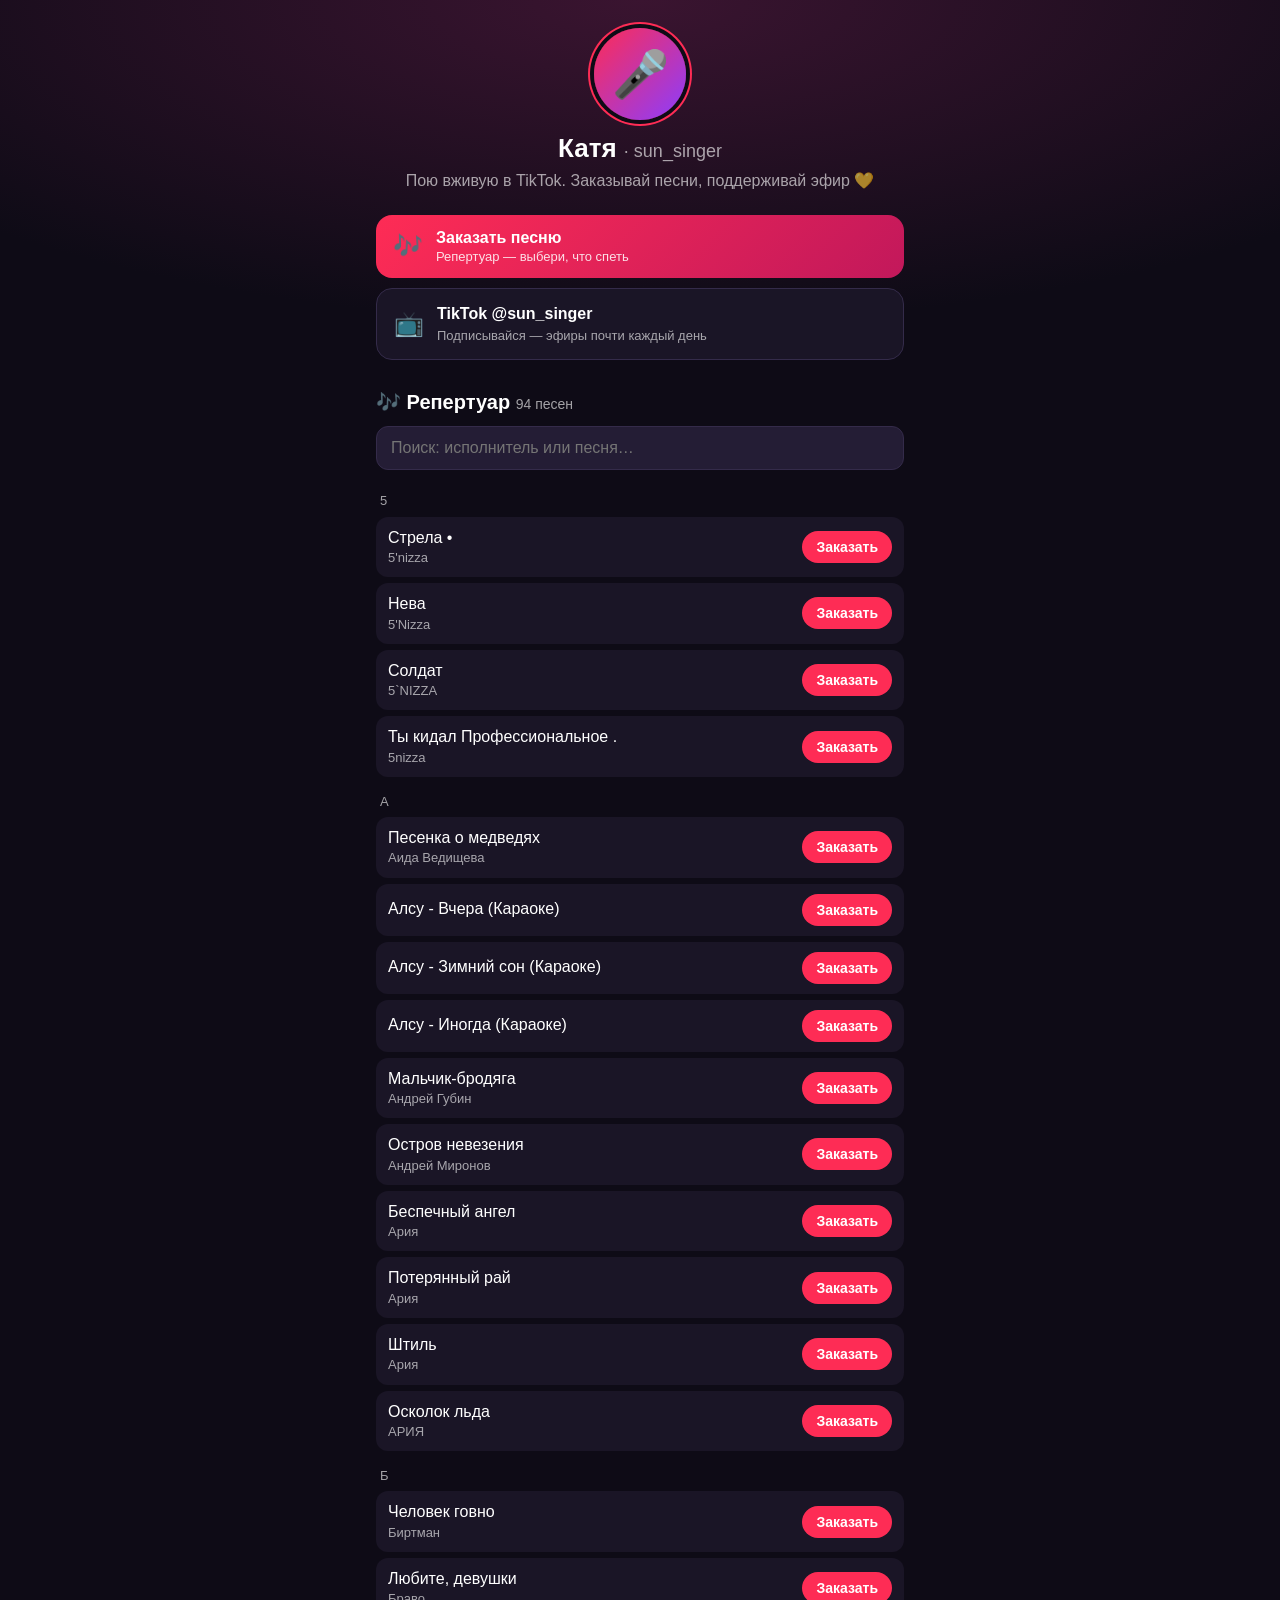
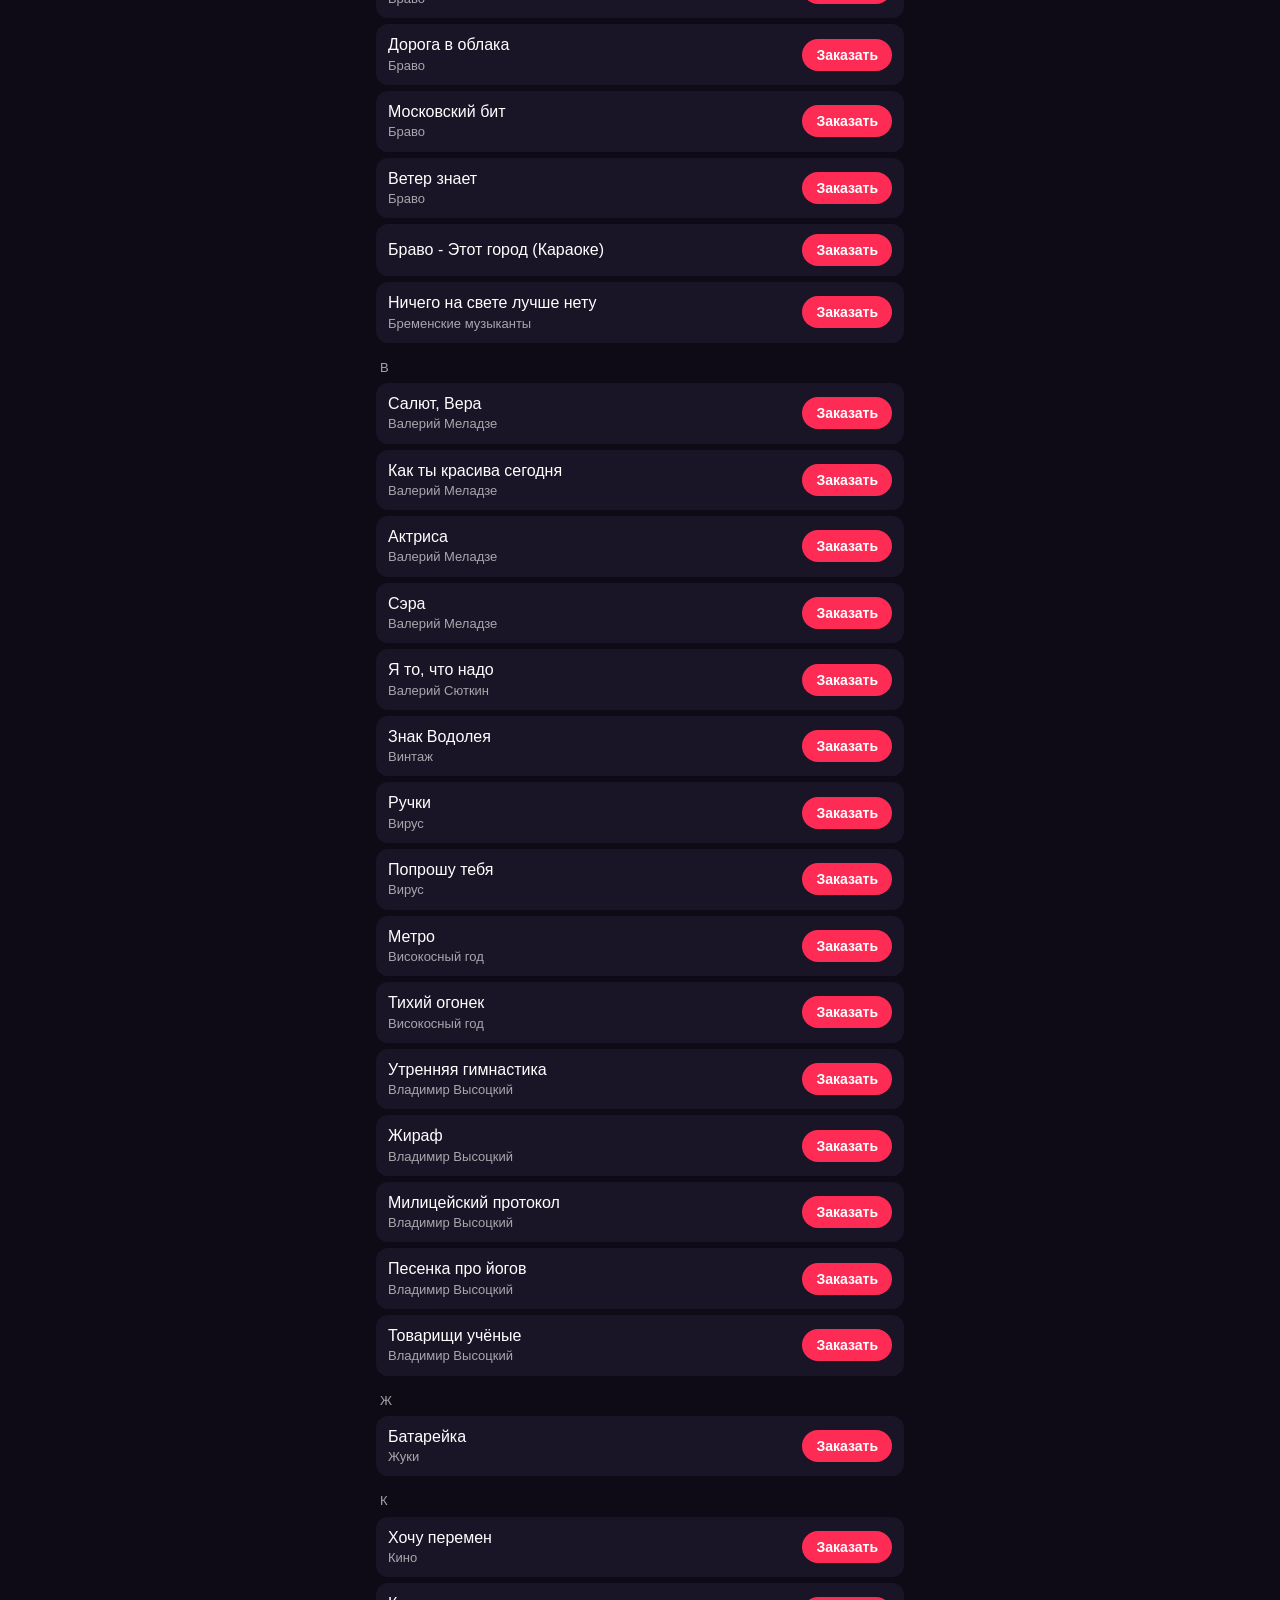
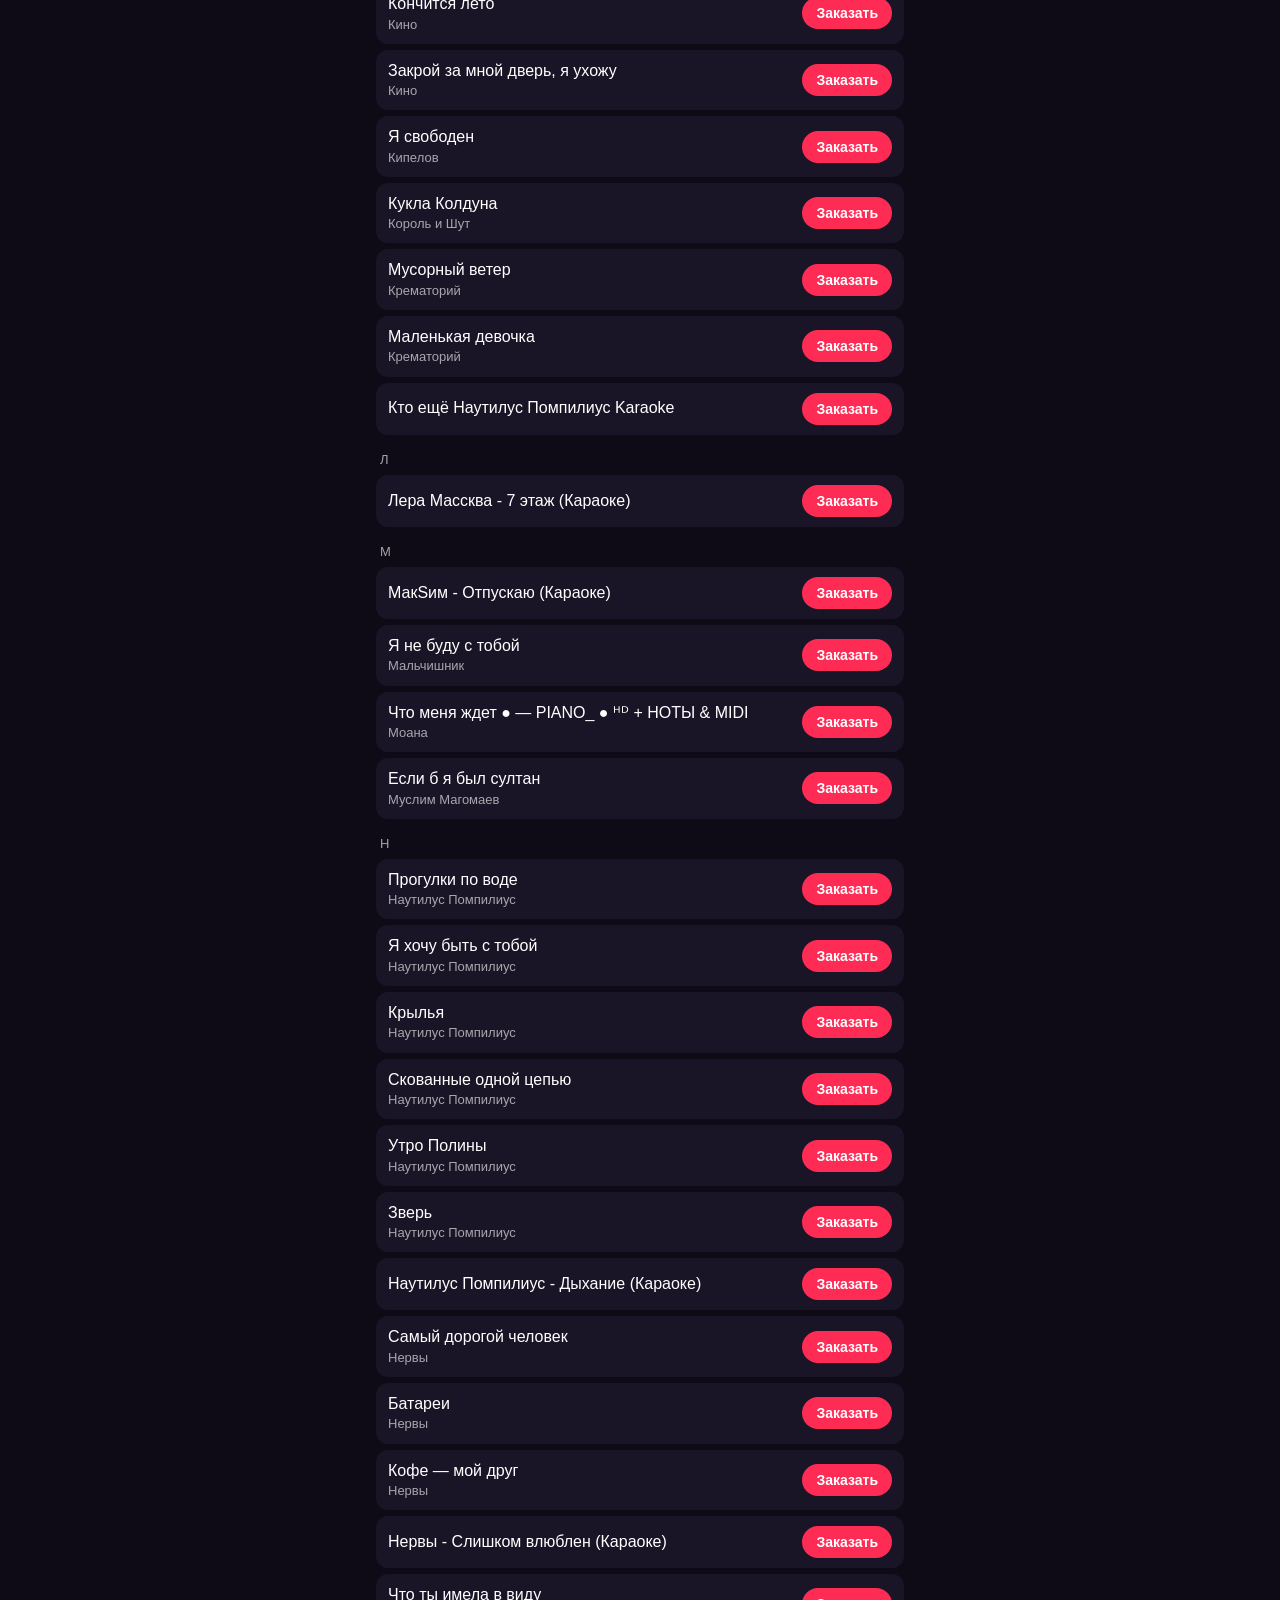
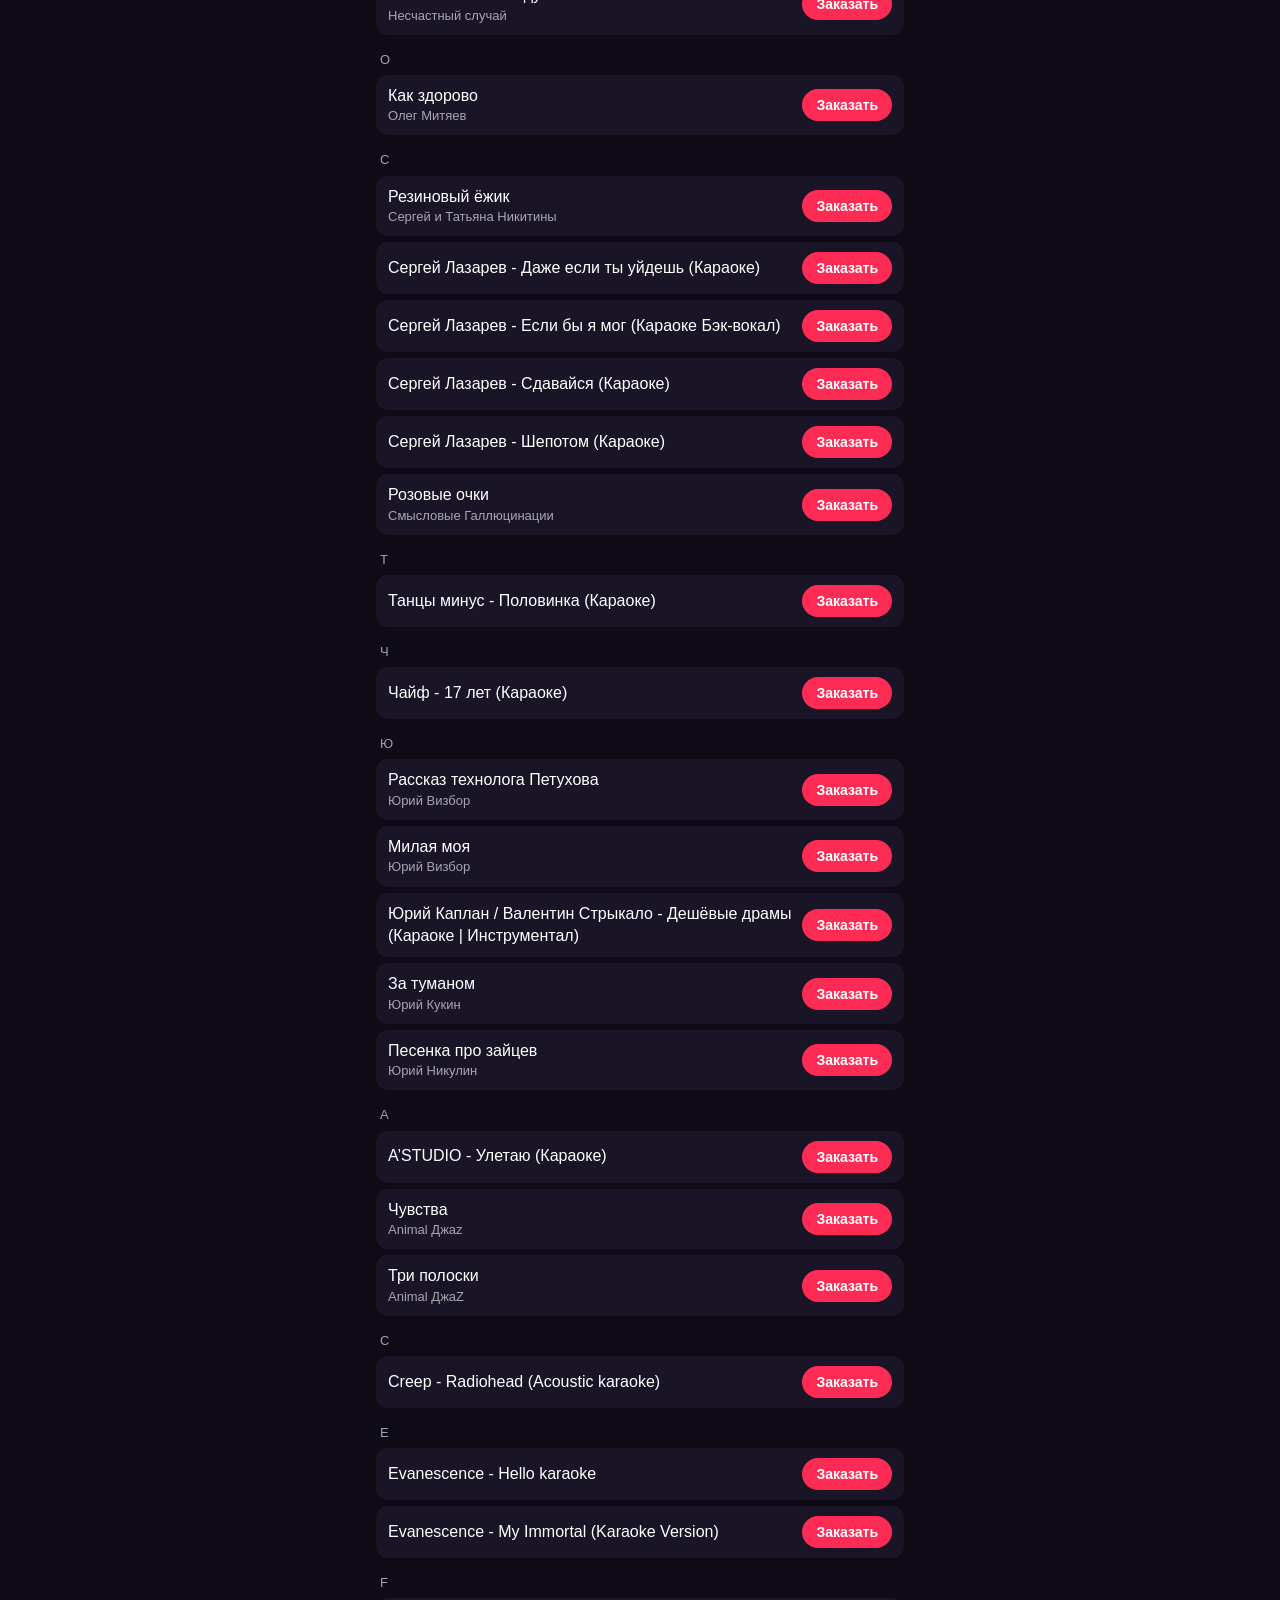
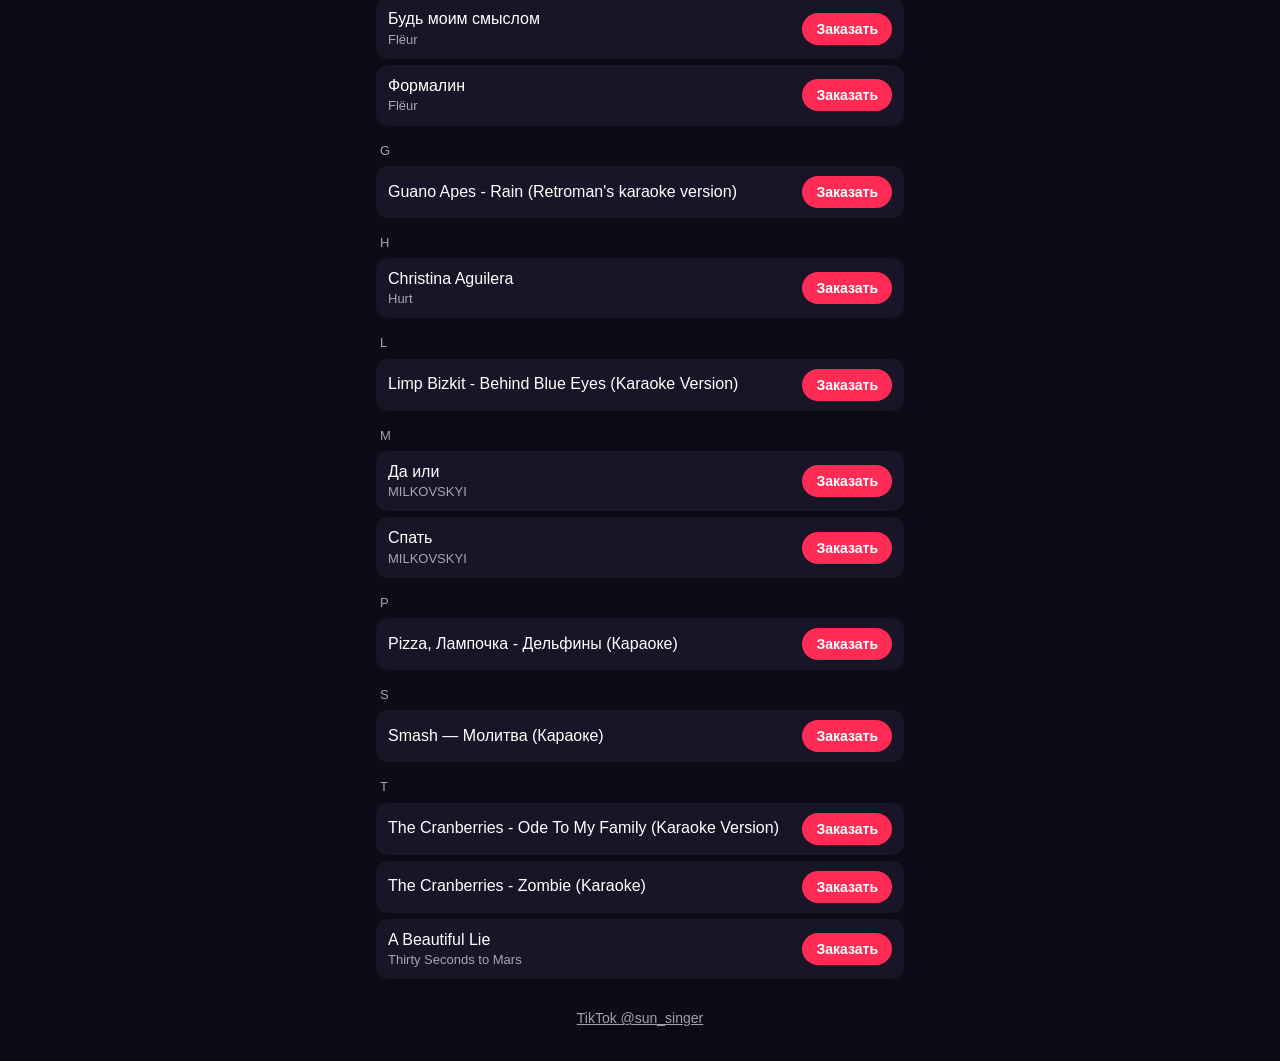
==== index.html @ e8377010 "Страница-визитка: ссылки, репертуар, заказ песни" ====
<!doctype html>
<html lang="ru">
<head>
<meta charset="utf-8">
<meta name="viewport" content="width=device-width, initial-scale=1, viewport-fit=cover">
<title>Катя · sun_singer — живые песни в TikTok</title>
<meta name="description" content="Живое караоке в TikTok: репертуар, заказ песни, донаты">
<meta name="theme-color" content="#0e0b16">
<link rel="icon" href="data:image/svg+xml,<svg xmlns='http://www.w3.org/2000/svg' viewBox='0 0 100 100'><text y='.9em' font-size='90'>🎤</text></svg>">
<link rel="stylesheet" href="style.css">
</head>
<body>
<main class="wrap">

  <header class="head">
    <div class="ava">🎤</div>
    <h1>Катя <span>· sun_singer</span></h1>
    <p class="sub">Пою вживую в TikTok. Заказывай песни, поддерживай эфир 💛</p>
    <div class="live" id="live" hidden><i></i> <span id="live-t">Сейчас в эфире</span></div>
  </header>

  <nav class="links" id="links"></nav>

  <section id="ladder-box" hidden>
    <h2>🎯 Песни за лайки</h2>
    <p class="hint">Набираем лайки — пою следующую песню. Заказ за донат или подарок встаёт сразу следующим.</p>
    <ol class="ladder" id="ladder"></ol>
  </section>

  <section id="songs">
    <h2>🎶 Репертуар <small id="count"></small></h2>
    <input id="q" class="search" placeholder="Поиск: исполнитель или песня…" autocomplete="off">
    <div id="list" class="list"><p class="hint">Загружаю…</p></div>
  </section>

  <footer class="foot">
    <a id="foot-tt" target="_blank" rel="noopener">TikTok @sun_singer</a>
  </footer>
</main>

<!-- окно заказа -->
<div class="sheet" id="sheet" hidden>
  <div class="sheet-box">
    <button class="x" data-close aria-label="Закрыть">✕</button>
    <h3 id="s-title"></h3>
    <div id="s-body"></div>
  </div>
</div>
<div class="toast" id="toast" hidden></div>

<script src="app.js"></script>
</body>
</html>
---- style.css ----
:root {
  --bg: #0e0b16; --card: #1a1526; --card2: #241d35; --line: #342b4a;
  --text: #fff; --mute: rgba(255,255,255,.62); --red: #fe2c55; --cyan: #25f4ee; --gold: #ffc21a; --ok: #3ddc84;
}
* { box-sizing: border-box; }
html { -webkit-text-size-adjust: 100%; }
body {
  margin: 0; color: var(--text); font: 16px/1.4 -apple-system, BlinkMacSystemFont, "Segoe UI", Roboto, sans-serif;
  background: radial-gradient(120% 60% at 50% 0%, #3a1430 0%, var(--bg) 60%) fixed, var(--bg);
  min-height: 100vh;
}
[hidden] { display: none !important; }
a { color: inherit; }
.wrap { max-width: 560px; margin: 0 auto; padding: 28px 16px calc(32px + env(safe-area-inset-bottom)); }

.head { text-align: center; }
.ava { width: 92px; height: 92px; margin: 0 auto 10px; border-radius: 50%; display: grid; place-items: center; font-size: 46px;
  background: linear-gradient(135deg, var(--red), #8b3dff); box-shadow: 0 0 0 4px var(--bg), 0 0 0 6px var(--red); }
.head h1 { font-size: 26px; margin: 6px 0 4px; }
.head h1 span { color: var(--mute); font-weight: 500; font-size: 18px; }
.sub { color: var(--mute); margin: 0 0 12px; }
.live { display: inline-flex; align-items: center; gap: 8px; background: var(--red); border-radius: 999px; padding: 6px 14px; font-weight: 600; font-size: 14px; }
.live i { width: 8px; height: 8px; border-radius: 50%; background: #fff; animation: blink 1.2s infinite; }
@keyframes blink { 50% { opacity: .25; } }

.links { display: flex; flex-direction: column; gap: 10px; margin: 22px 0 28px; }
.btn { display: flex; align-items: center; gap: 12px; text-decoration: none; background: var(--card); border: 1px solid var(--line);
  border-radius: 16px; padding: 14px 16px; font-weight: 600; cursor: pointer; color: var(--text); font-size: 16px; text-align: left; width: 100%; }
.btn:active { transform: scale(.985); }
.btn .ic { font-size: 24px; width: 32px; text-align: center; flex: none; }
.btn .tx { flex: 1; }
.btn small { display: block; color: var(--mute); font-weight: 400; font-size: 13px; margin-top: 2px; }
.btn.main { background: linear-gradient(135deg, var(--red), #c2185b); border: 0; }
.btn.main small { color: rgba(255,255,255,.85); }

h2 { font-size: 20px; margin: 26px 0 6px; }
h2 small { color: var(--mute); font-weight: 400; font-size: 14px; }
.hint { color: var(--mute); font-size: 14px; margin: 0 0 12px; }

.ladder { list-style: none; padding: 0; margin: 0; display: flex; flex-direction: column; gap: 6px; }
.ladder li { display: flex; gap: 12px; align-items: center; background: var(--card); border-radius: 12px; padding: 10px 12px; }
.ladder .at { flex: none; min-width: 74px; font-weight: 700; color: var(--gold); font-variant-numeric: tabular-nums; }
.ladder li.paid .at { color: var(--red); }
.ladder li.cur { outline: 2px solid var(--red); }
.ladder .nm { flex: 1; min-width: 0; }
.ladder .nm small { color: var(--mute); display: block; font-size: 13px; }

.search { width: 100%; background: var(--card2); border: 1px solid var(--line); color: var(--text); border-radius: 12px; padding: 12px 14px; font-size: 16px; margin: 4px 0 12px; }
.list { display: flex; flex-direction: column; gap: 6px; }
.song { display: flex; align-items: center; gap: 10px; background: var(--card); border-radius: 12px; padding: 10px 12px; }
.song .nm { flex: 1; min-width: 0; }
.song .nm small { color: var(--mute); display: block; font-size: 13px; }
.song button { flex: none; background: var(--red); color: #fff; border: 0; border-radius: 999px; padding: 8px 14px; font-weight: 600; font-size: 14px; cursor: pointer; }
.letter { color: var(--mute); font-size: 13px; margin: 10px 4px 0; }

.foot { text-align: center; margin-top: 30px; color: var(--mute); font-size: 14px; }

.sheet { position: fixed; inset: 0; background: rgba(0,0,0,.6); display: flex; align-items: flex-end; justify-content: center; z-index: 10; }
.sheet-box { position: relative; width: 100%; max-width: 560px; background: #16111f; border-radius: 22px 22px 0 0; padding: 22px 18px calc(22px + env(safe-area-inset-bottom)); max-height: 88vh; overflow: auto; }
.sheet h3 { margin: 0 34px 14px 0; font-size: 19px; }
.x { position: absolute; right: 14px; top: 14px; background: var(--card2); color: #fff; border: 0; width: 32px; height: 32px; border-radius: 50%; font-size: 15px; cursor: pointer; }
.way { background: var(--card); border-radius: 14px; padding: 14px; margin-bottom: 10px; }
.way h4 { margin: 0 0 6px; font-size: 16px; }
.way p { margin: 0 0 10px; color: var(--mute); font-size: 14px; }
.cmd { display: flex; gap: 8px; align-items: center; background: var(--card2); border-radius: 10px; padding: 10px 12px; font-family: ui-monospace, Menlo, monospace; font-size: 14px; margin-bottom: 10px; word-break: break-word; }
.cmd span { flex: 1; }
.go { display: inline-block; background: var(--red); color: #fff; text-decoration: none; border: 0; border-radius: 999px; padding: 10px 18px; font-weight: 600; font-size: 15px; cursor: pointer; }
.go.alt { background: var(--card2); }
.toast { position: fixed; left: 50%; bottom: calc(24px + env(safe-area-inset-bottom)); transform: translateX(-50%); background: #fff; color: #000; border-radius: 999px; padding: 10px 18px; font-weight: 600; z-index: 20; }
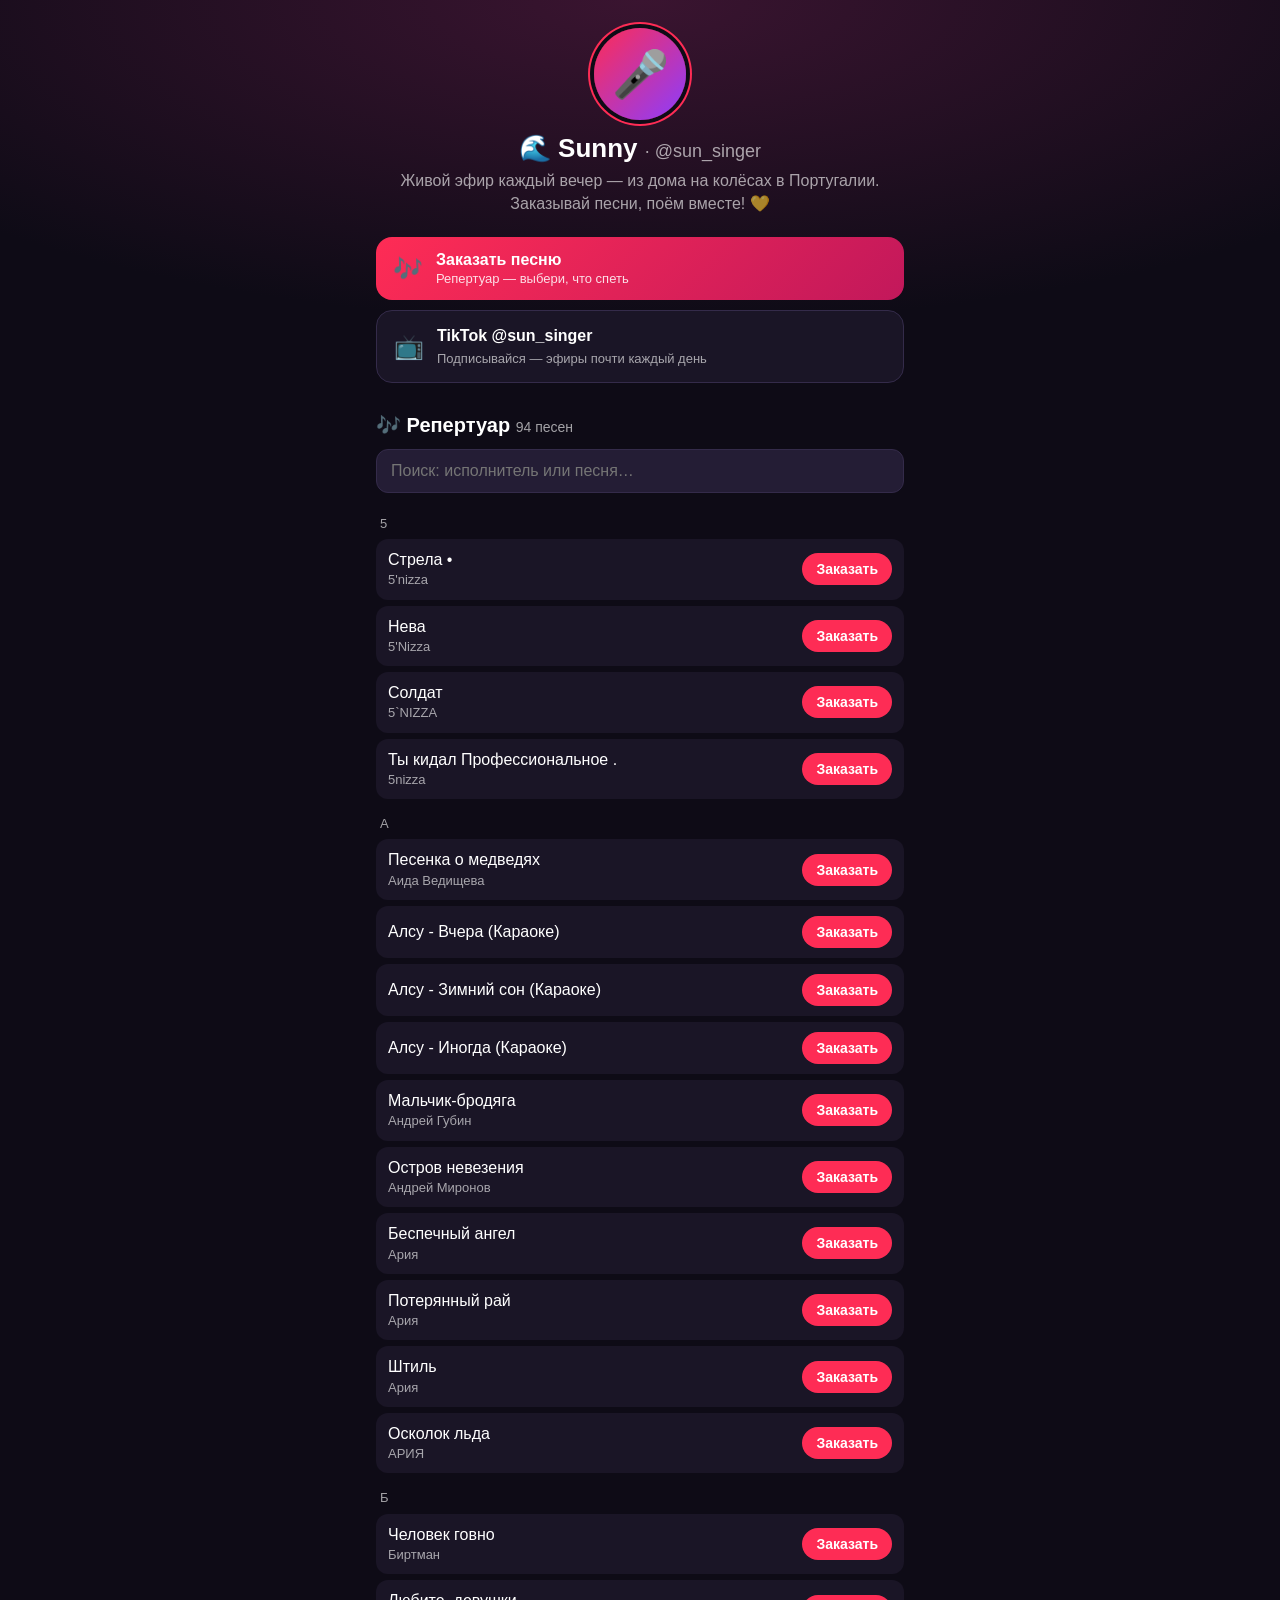
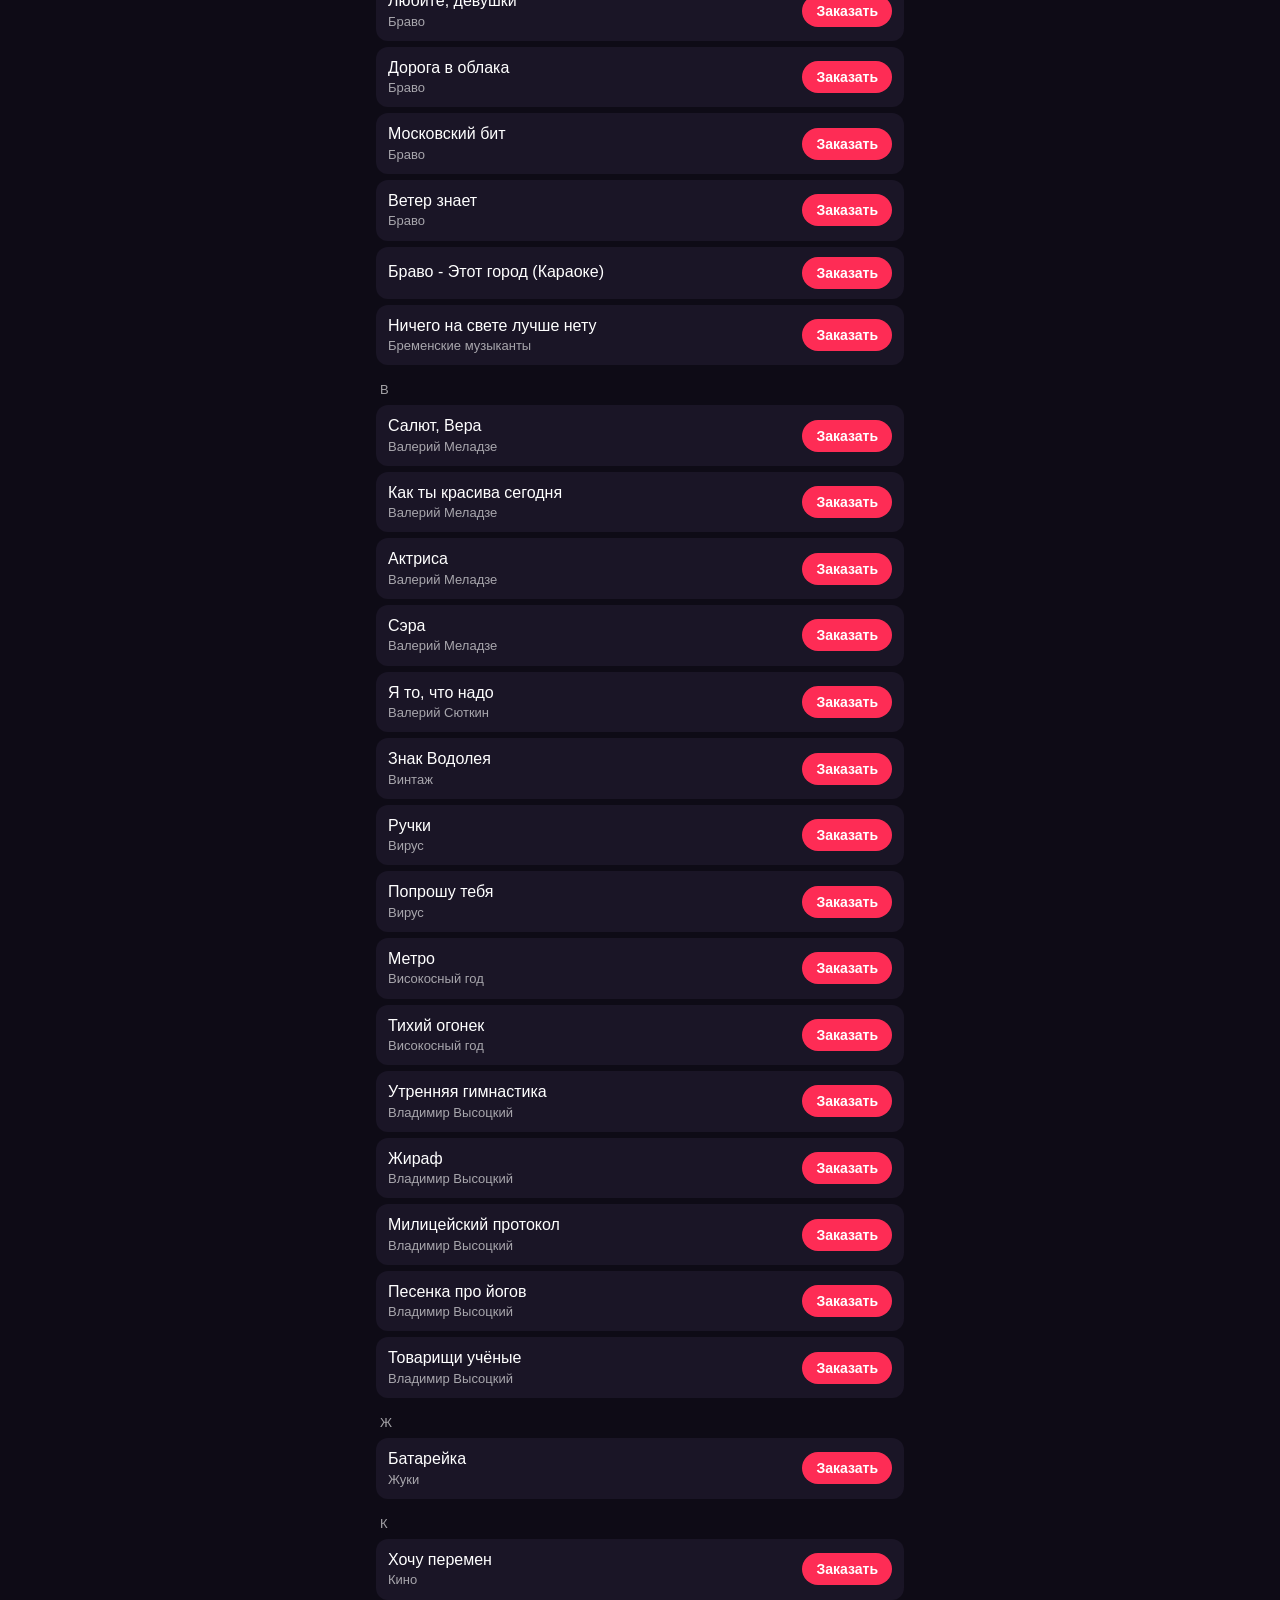
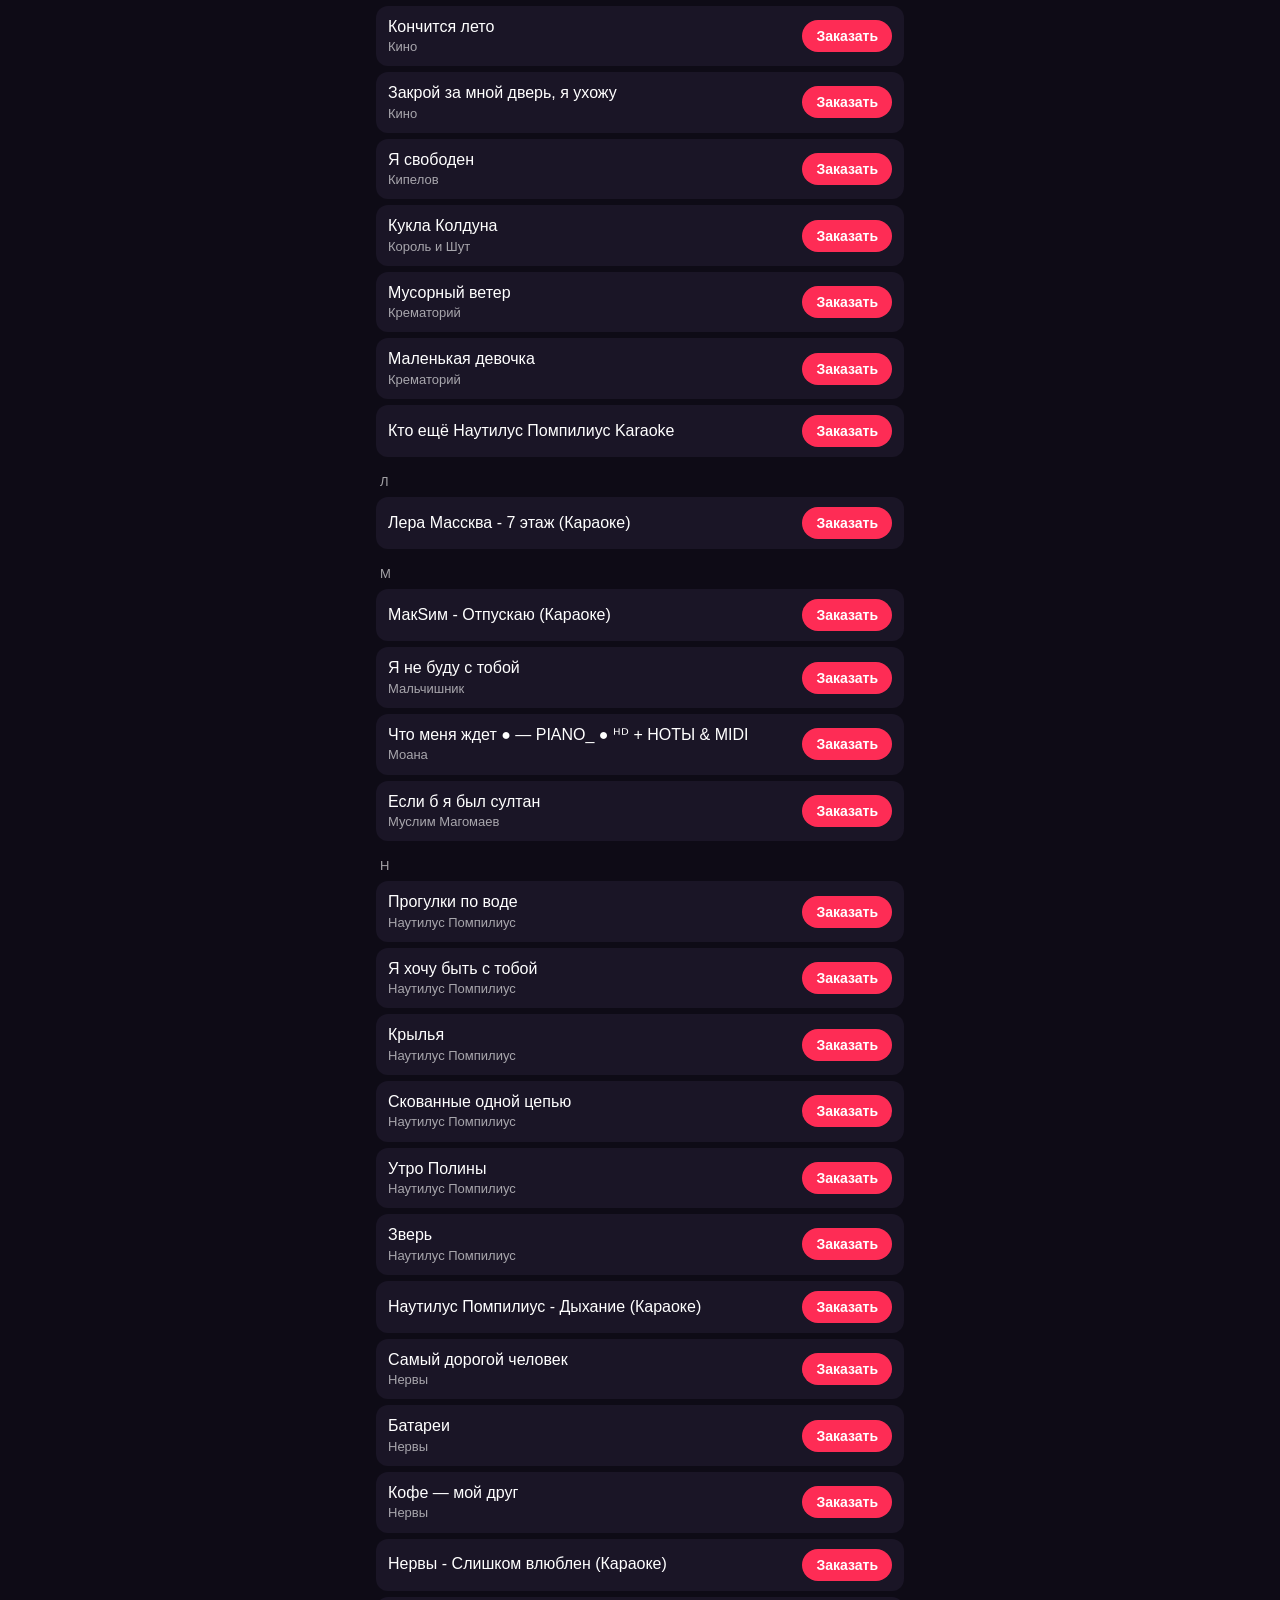
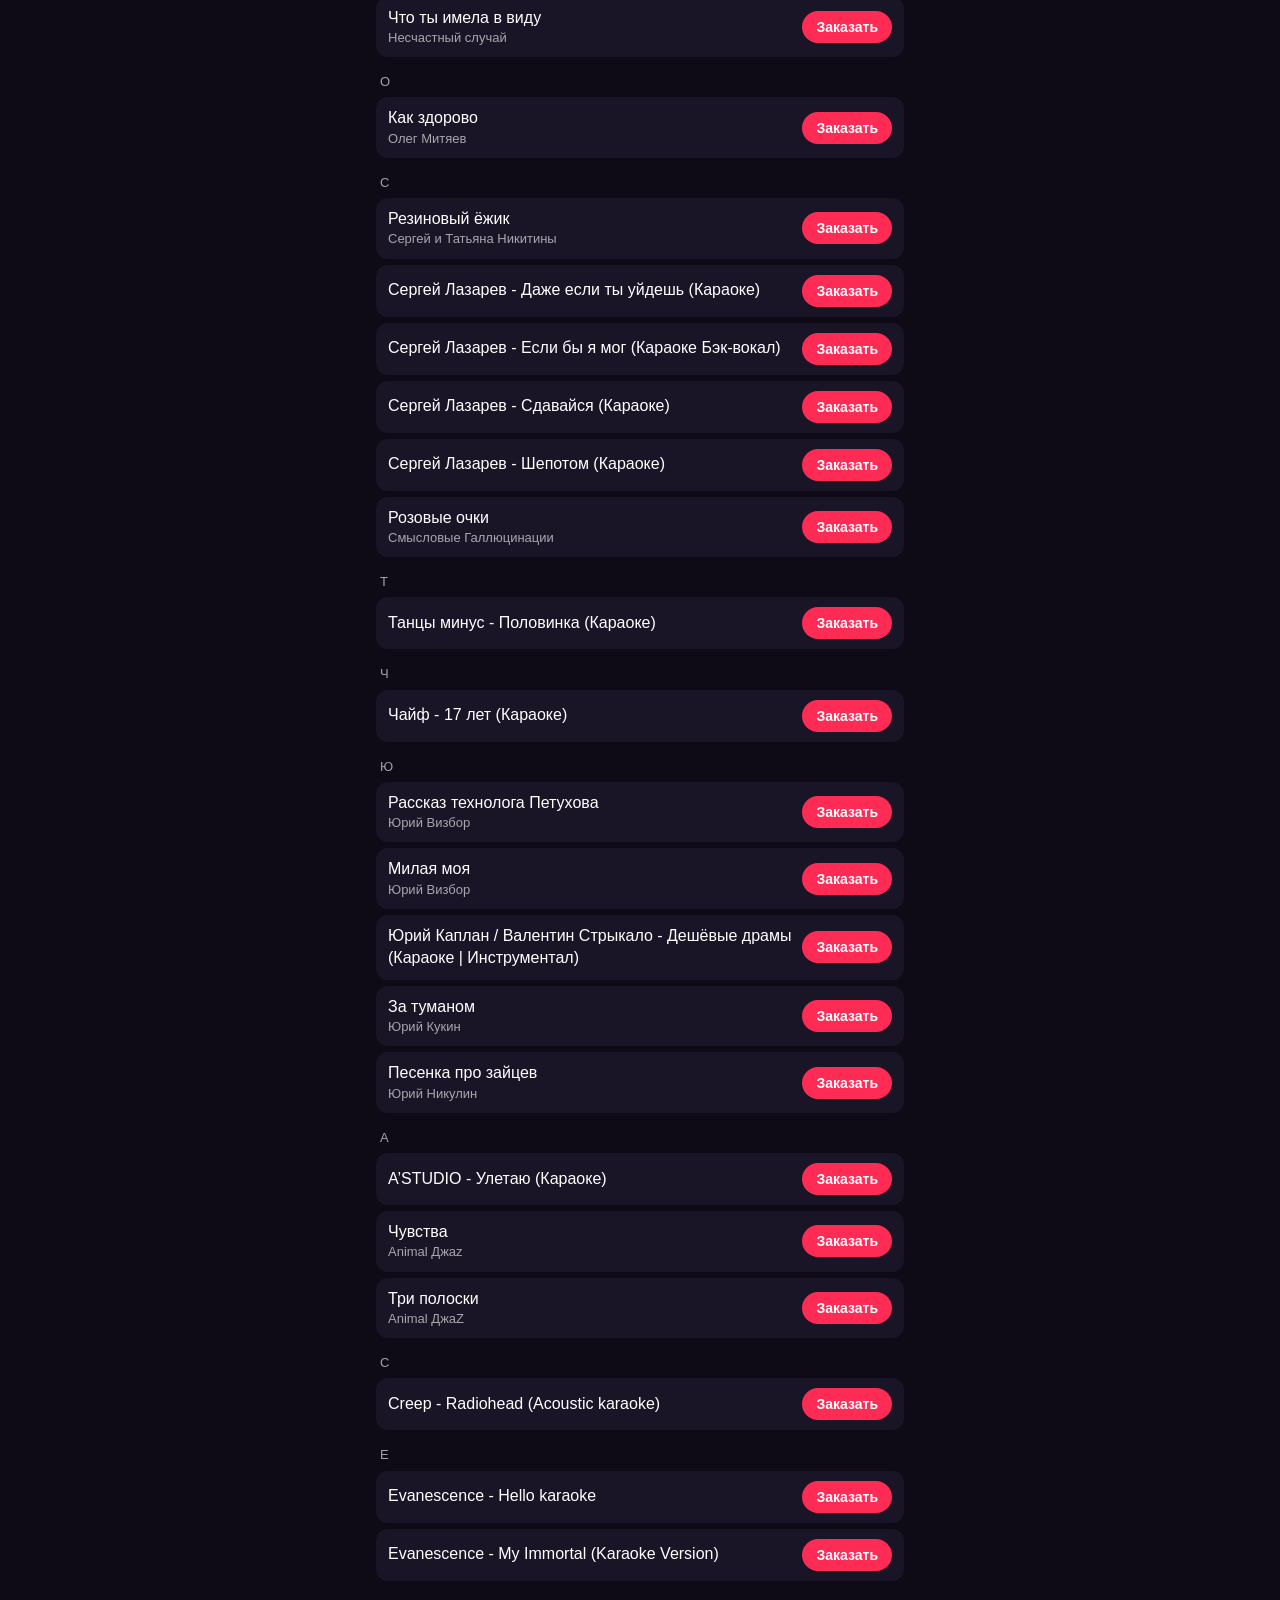
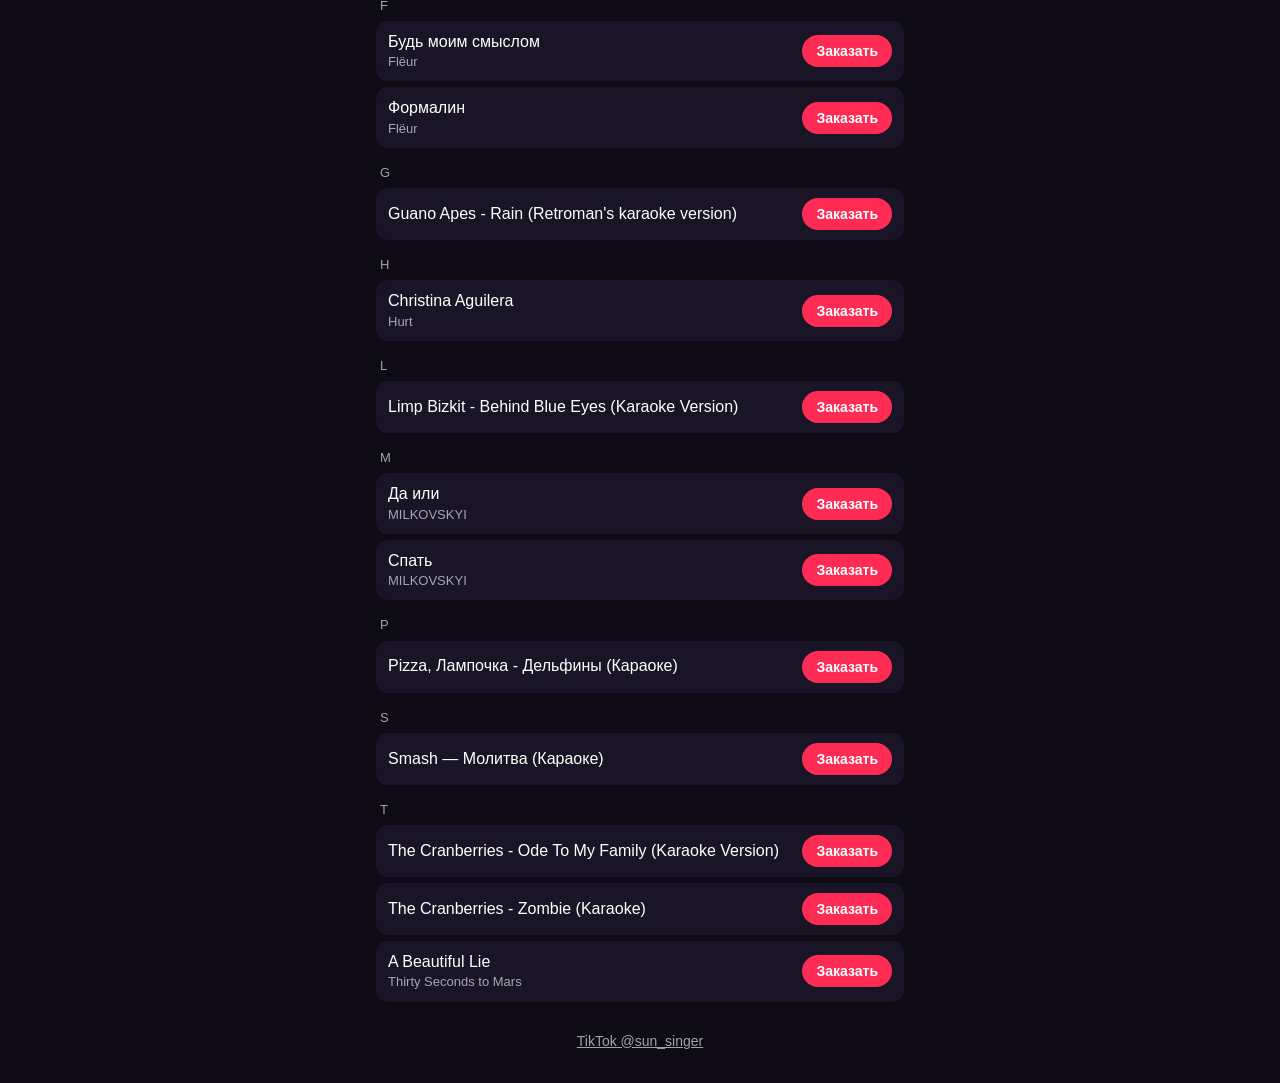
==== commit 4116a5ae: "Имя как в TikTok: Sunny" ====
--- a/index.html
+++ b/index.html
@@ -3,7 +3,7 @@
 <head>
 <meta charset="utf-8">
 <meta name="viewport" content="width=device-width, initial-scale=1, viewport-fit=cover">
-<title>Катя · sun_singer — живые песни в TikTok</title>
+<title>🌊 Sunny · sun_singer — живые песни в TikTok</title>
 <meta name="description" content="Живое караоке в TikTok: репертуар, заказ песни, донаты">
 <meta name="theme-color" content="#0e0b16">
 <link rel="icon" href="data:image/svg+xml,<svg xmlns='http://www.w3.org/2000/svg' viewBox='0 0 100 100'><text y='.9em' font-size='90'>🎤</text></svg>">
@@ -14,8 +14,8 @@
 
   <header class="head">
     <div class="ava">🎤</div>
-    <h1>Катя <span>· sun_singer</span></h1>
-    <p class="sub">Пою вживую в TikTok. Заказывай песни, поддерживай эфир 💛</p>
+    <h1>🌊 Sunny <span>· @sun_singer</span></h1>
+    <p class="sub">Живой эфир каждый вечер — из дома на колёсах в Португалии. Заказывай песни, поём вместе! 💛</p>
     <div class="live" id="live" hidden><i></i> <span id="live-t">Сейчас в эфире</span></div>
   </header>
 
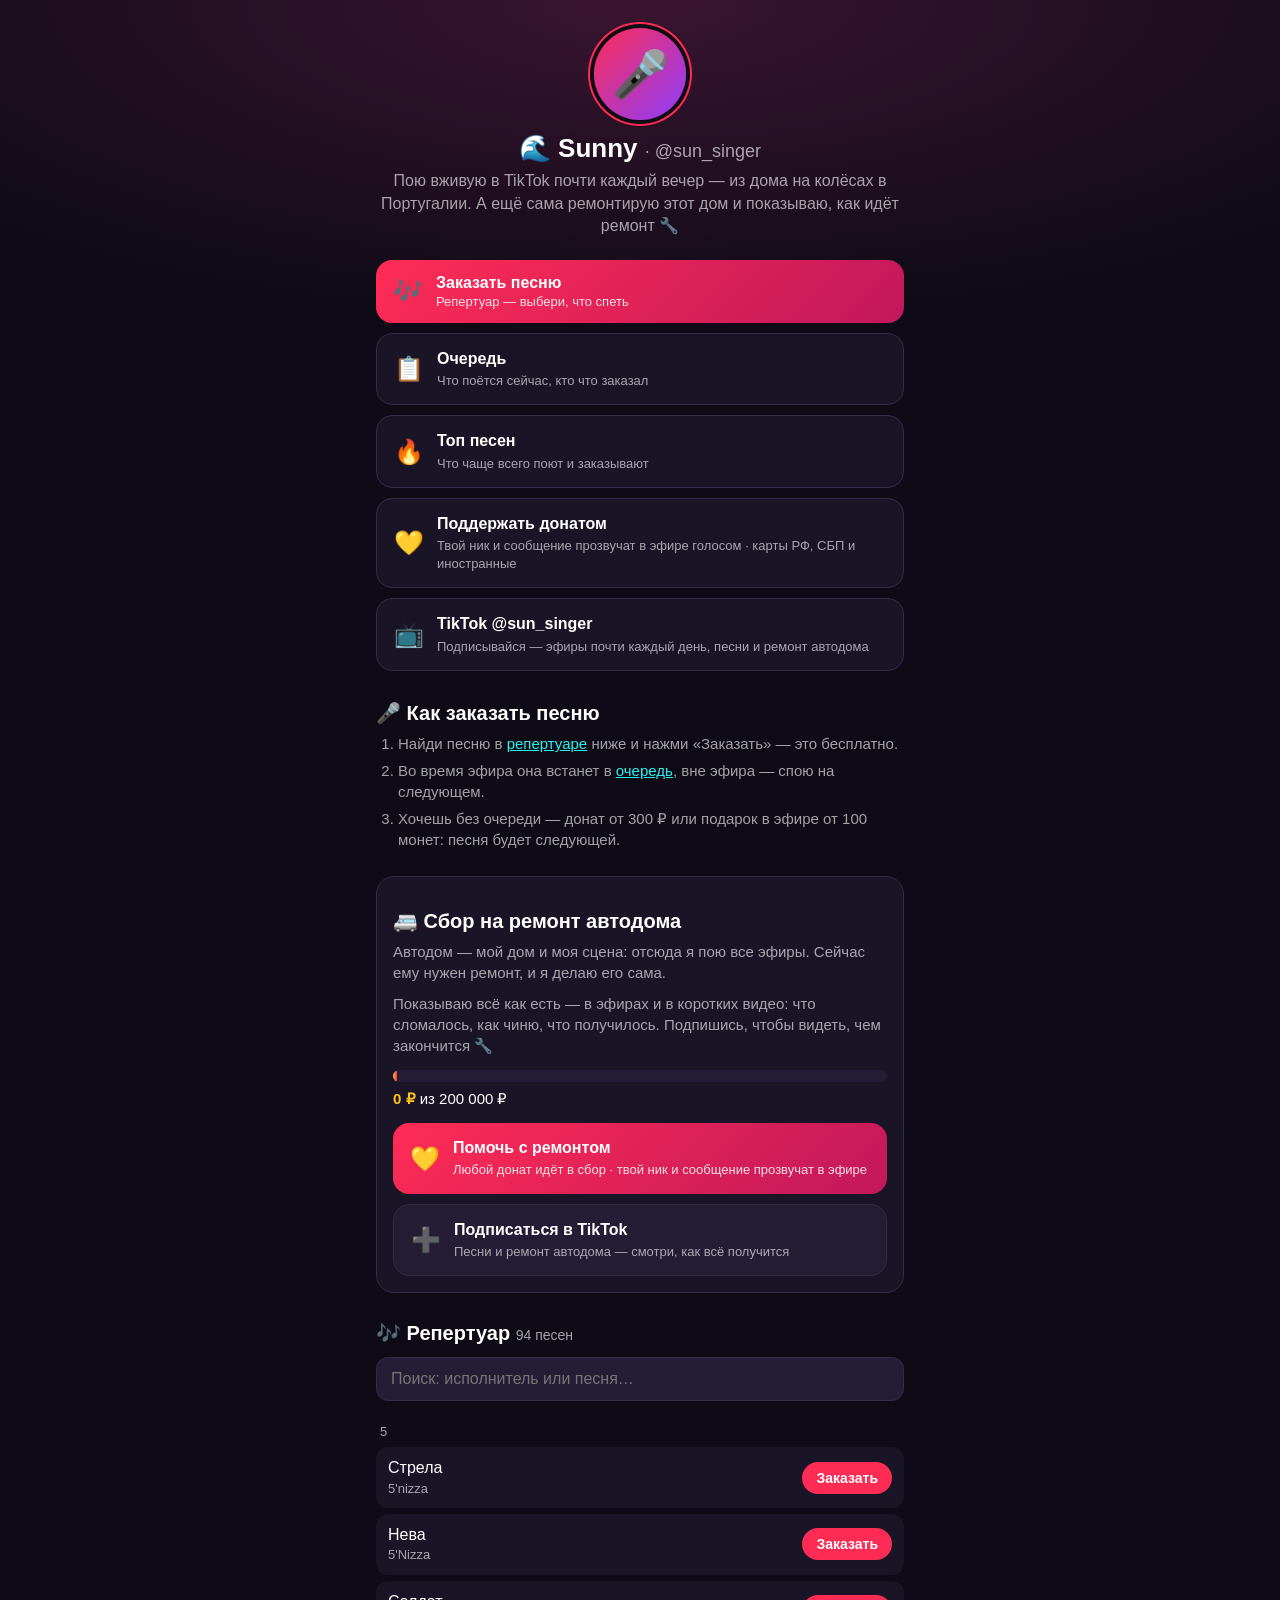
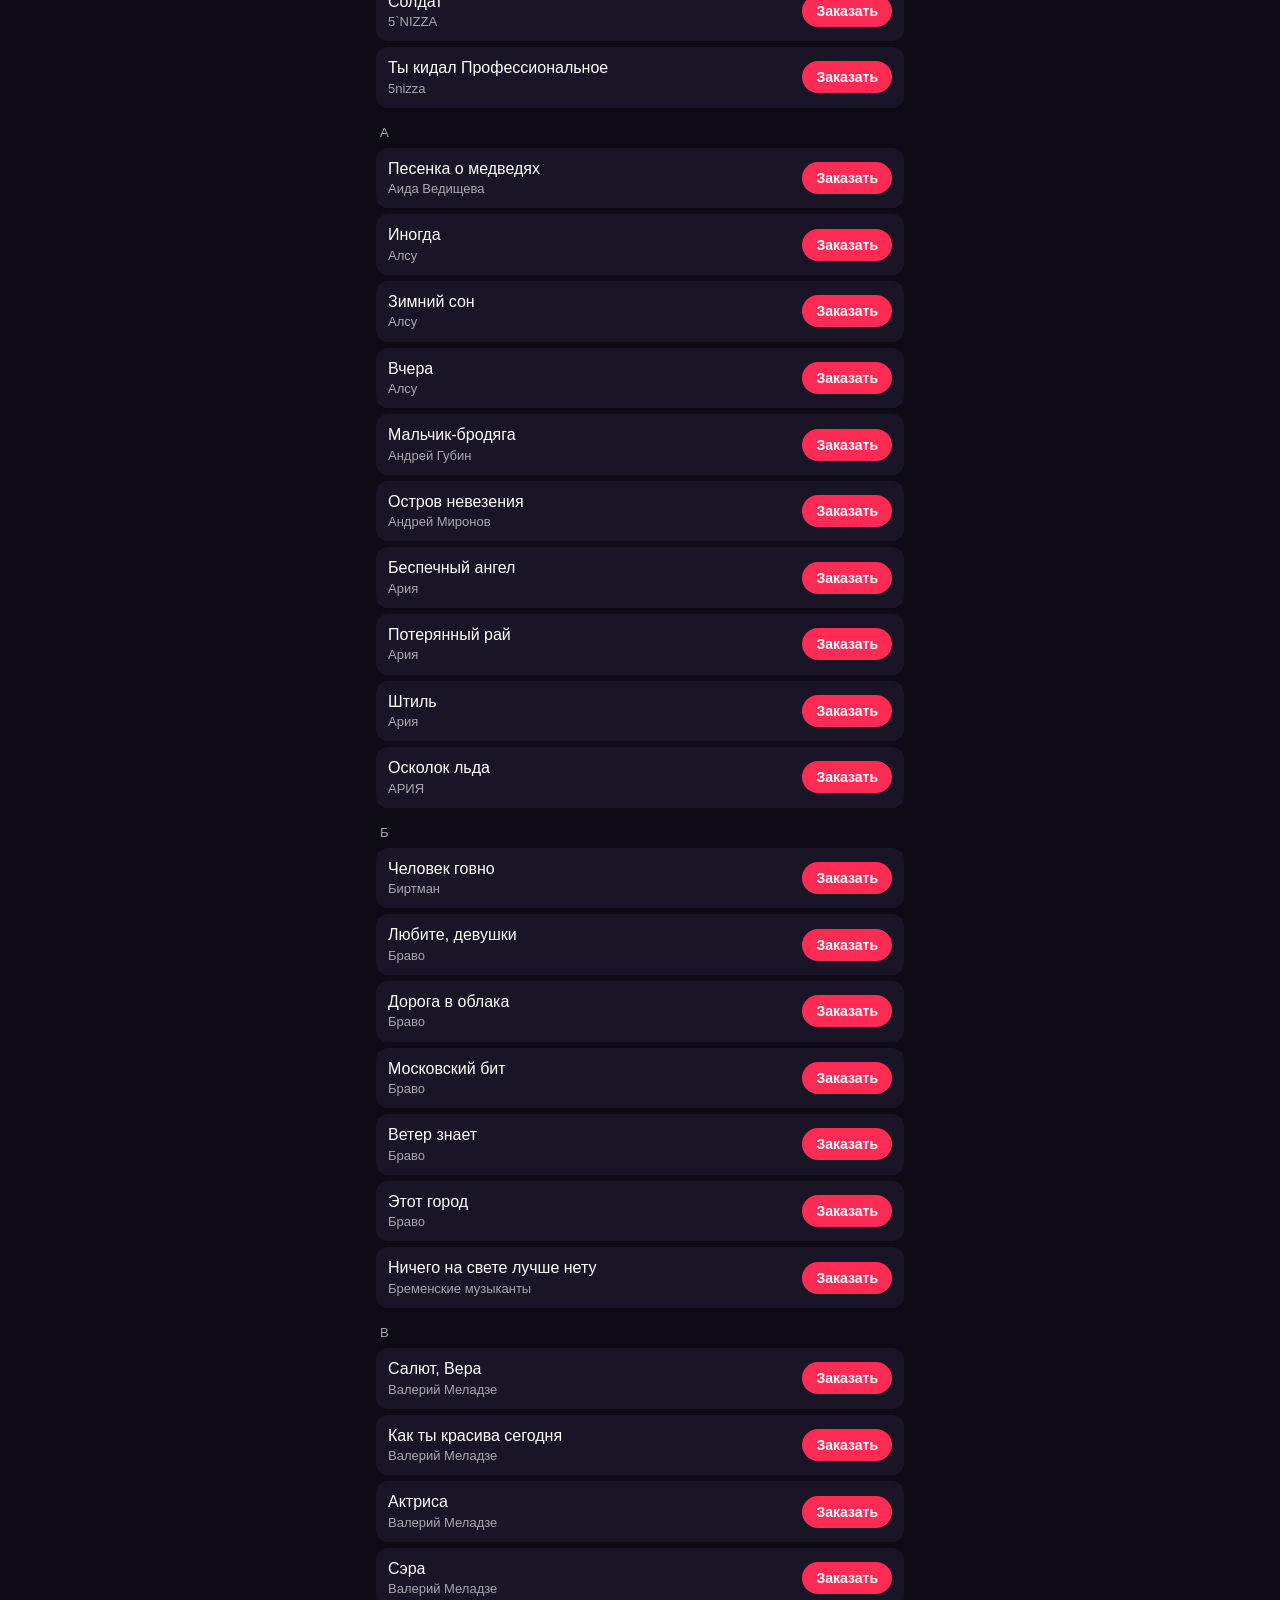
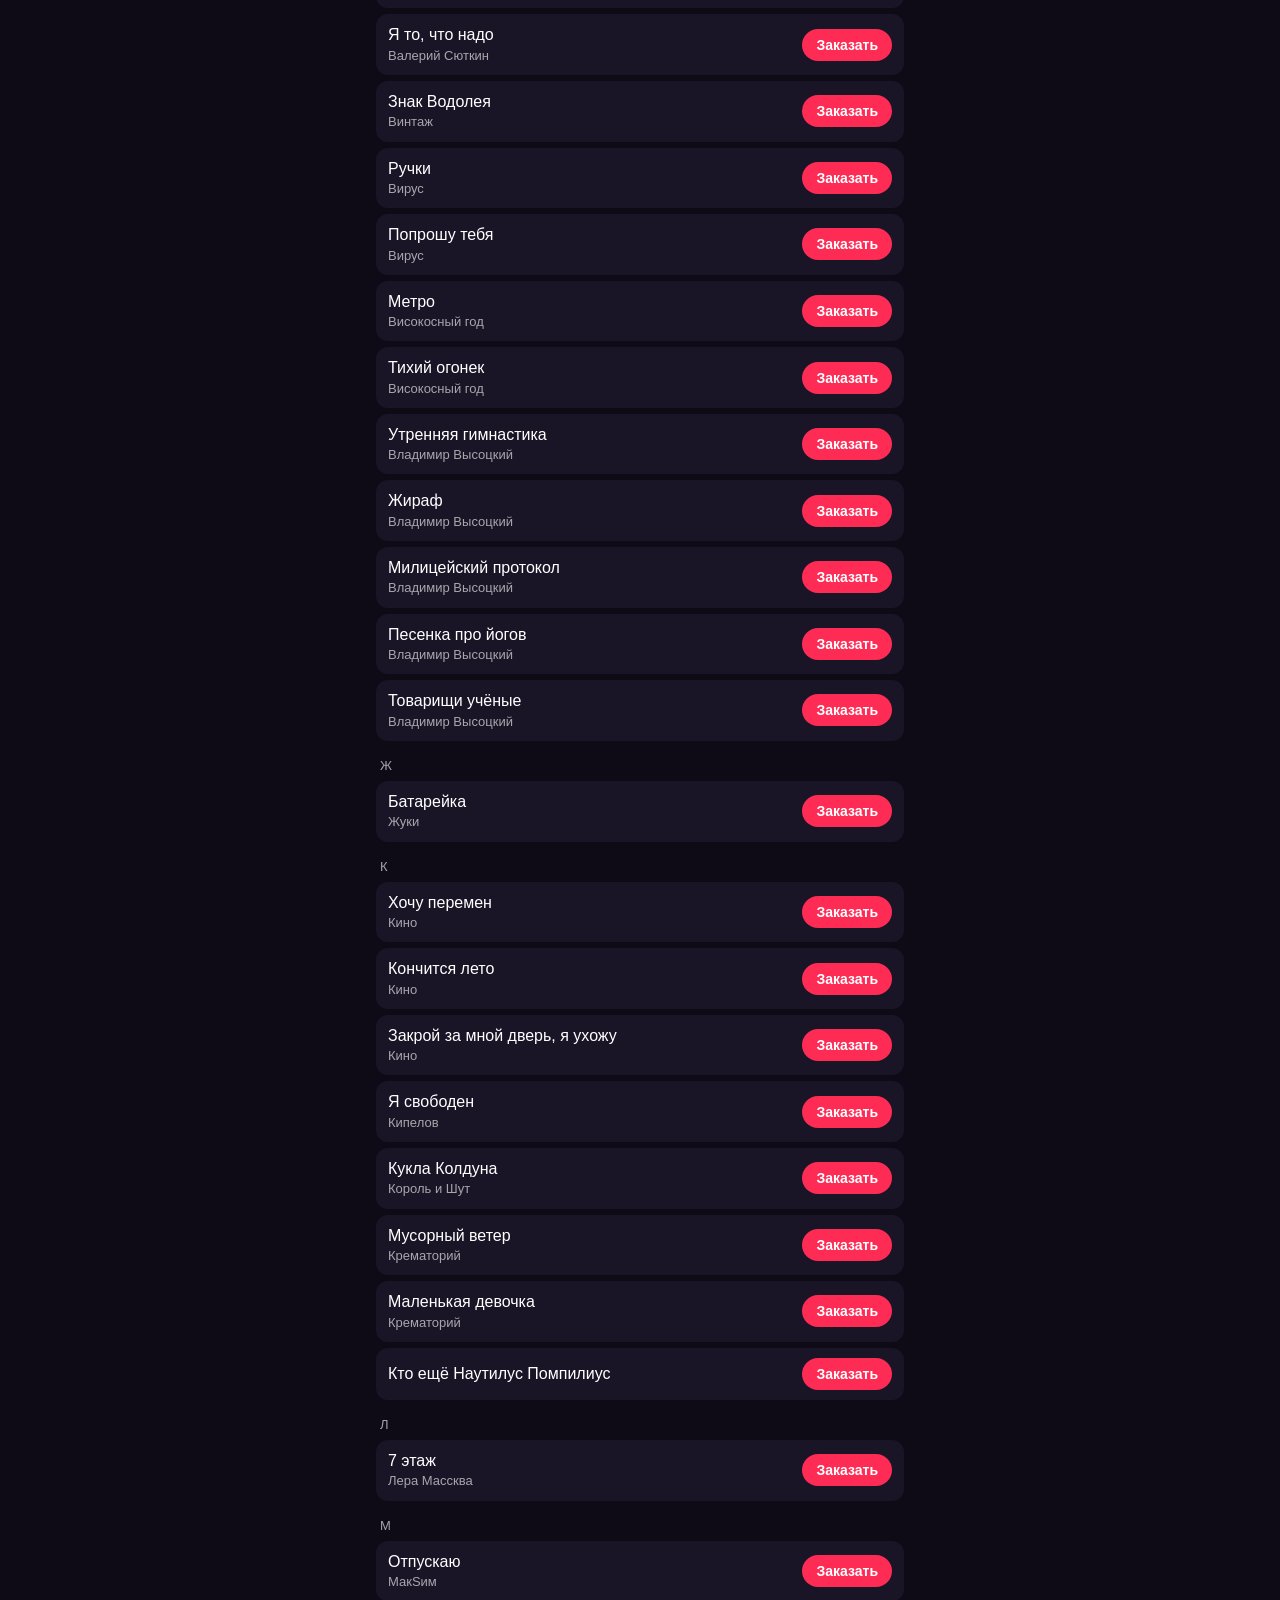
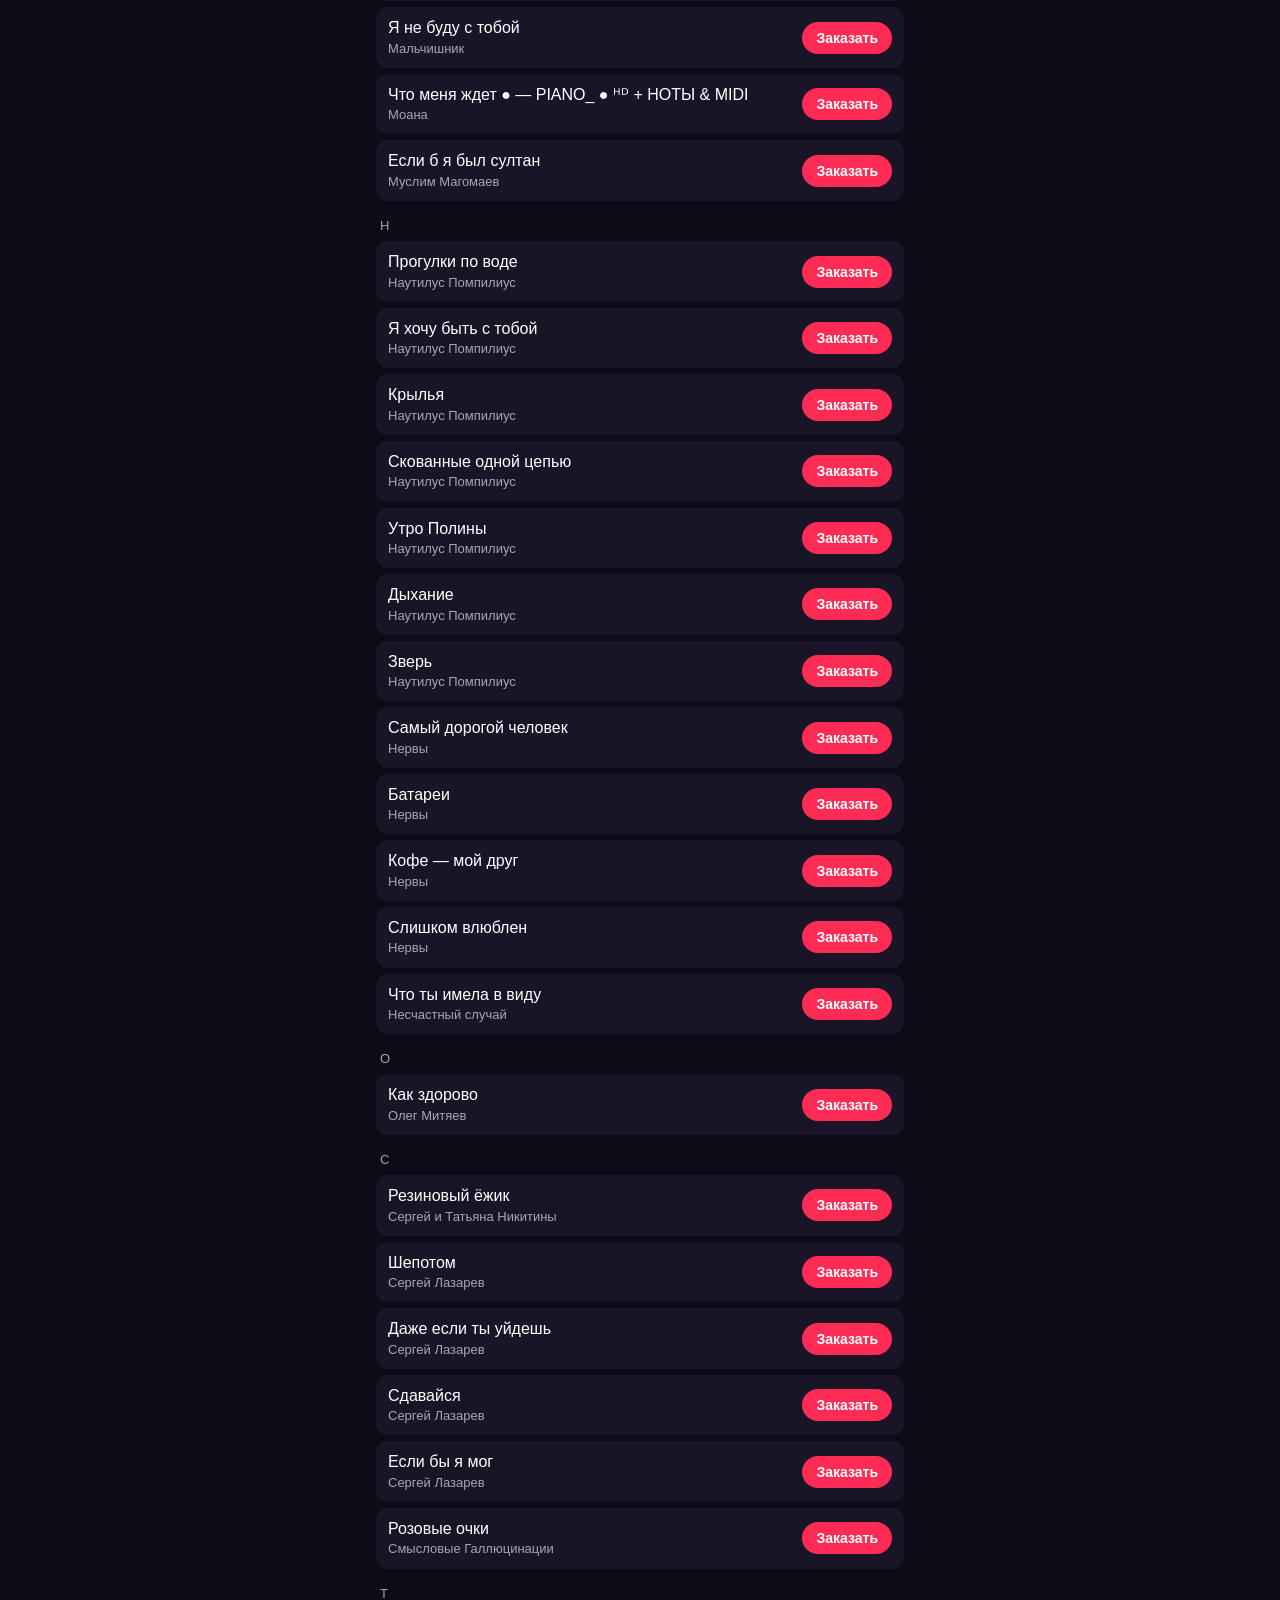
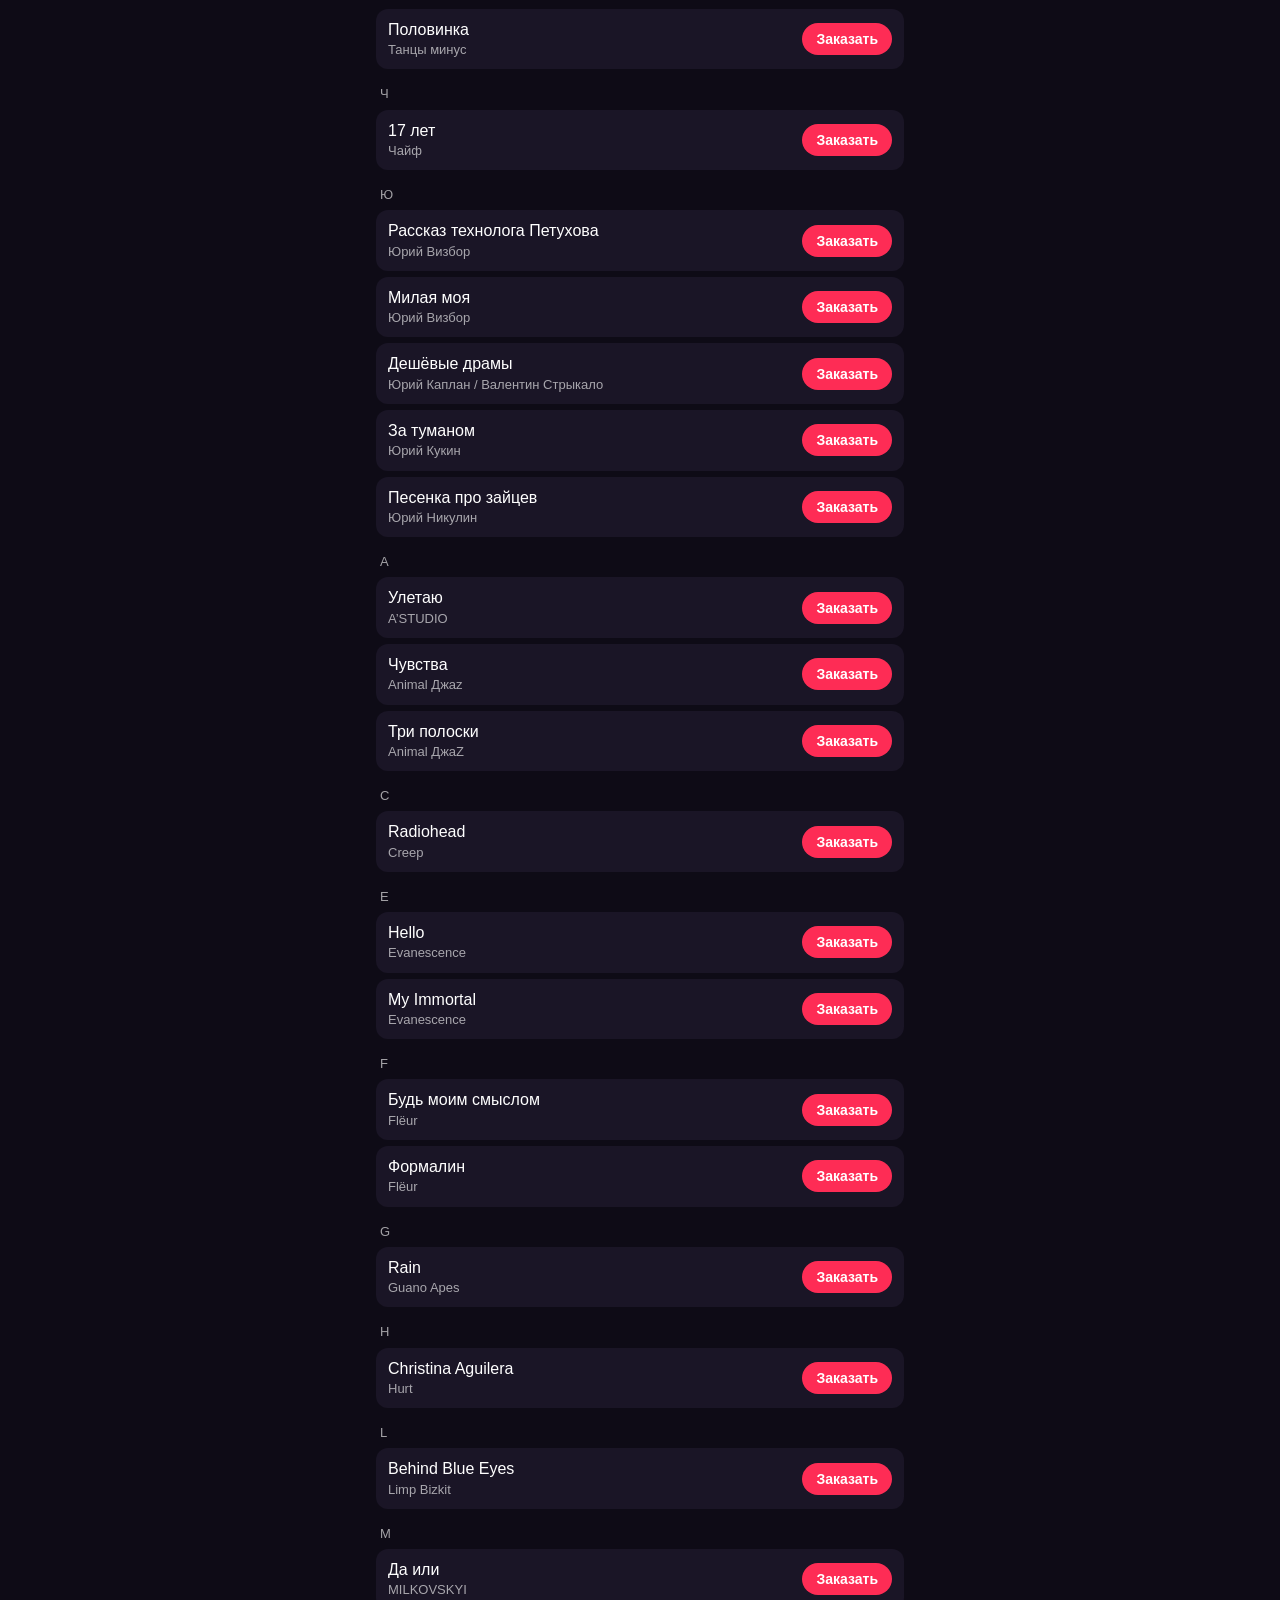
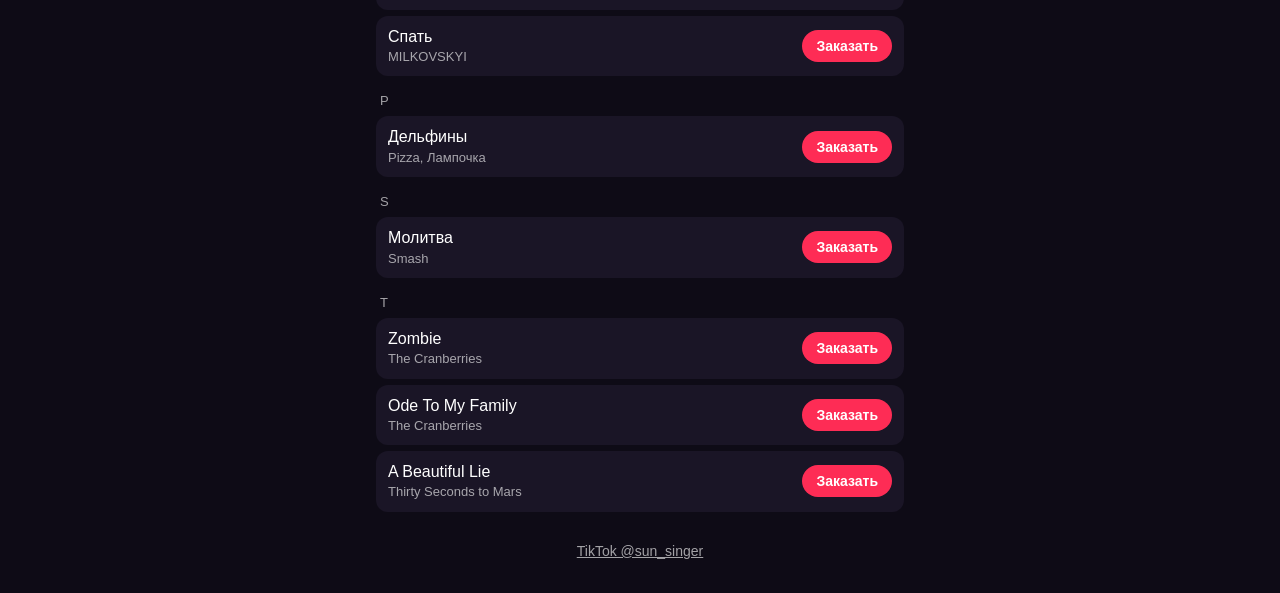
==== commit 4bb8af1b: "Описание страницы, сбор на ремонт автодома, убран список песен за лайки" ====
--- a/index.html
+++ b/index.html
@@ -15,16 +15,33 @@
   <header class="head">
     <div class="ava">🎤</div>
     <h1>🌊 Sunny <span>· @sun_singer</span></h1>
-    <p class="sub">Живой эфир каждый вечер — из дома на колёсах в Португалии. Заказывай песни, поём вместе! 💛</p>
+    <p class="sub">Пою вживую в TikTok почти каждый вечер — из дома на колёсах в Португалии. А ещё сама ремонтирую этот дом и показываю, как идёт ремонт 🔧</p>
     <div class="live" id="live" hidden><i></i> <span id="live-t">Сейчас в эфире</span></div>
   </header>
 
   <nav class="links" id="links"></nav>
 
-  <section id="ladder-box" hidden>
-    <h2>🎯 Песни за лайки</h2>
-    <p class="hint">Набираем лайки — пою следующую песню. Заказ за донат или подарок встаёт сразу следующим.</p>
-    <ol class="ladder" id="ladder"></ol>
+  <section id="how">
+    <h2>🎤 Как заказать песню</h2>
+    <ol class="steps">
+      <li>Найди песню в <a href="#songs">репертуаре</a> ниже и нажми «Заказать» — это бесплатно.</li>
+      <li>Во время эфира она встанет в <a href="queue.html">очередь</a>, вне эфира — спою на следующем.</li>
+      <li>Хочешь без очереди — донат от 300 ₽ или подарок в эфире от 100 монет: песня будет следующей.</li>
+    </ol>
+  </section>
+
+  <section id="repair" class="repair">
+    <h2>🚐 Сбор на ремонт автодома</h2>
+    <p>Автодом — мой дом и моя сцена: отсюда я пою все эфиры. Сейчас ему нужен ремонт, и я делаю его сама.</p>
+    <p>Показываю всё как есть — в эфирах и в коротких видео: что сломалось, как чиню, что получилось. Подпишись, чтобы видеть, чем закончится 🔧</p>
+    <div class="goal" id="goal" hidden>
+      <div class="bar"><i id="g-bar"></i></div>
+      <p><b id="g-raised"></b> из <span id="g-goal"></span></p>
+    </div>
+    <div class="links">
+      <a class="btn main" id="r-da" target="_blank" rel="noopener"><span class="ic">💛</span><span class="tx">Помочь с ремонтом<small>Любой донат идёт в сбор · твой ник и сообщение прозвучат в эфире</small></span></a>
+      <a class="btn" id="r-tt" target="_blank" rel="noopener"><span class="ic">➕</span><span class="tx">Подписаться в TikTok<small>Песни и ремонт автодома — смотри, как всё получится</small></span></a>
+    </div>
   </section>
 
   <section id="songs">
--- a/style.css
+++ b/style.css
@@ -67,3 +67,26 @@
 .go { display: inline-block; background: var(--red); color: #fff; text-decoration: none; border: 0; border-radius: 999px; padding: 10px 18px; font-weight: 600; font-size: 15px; cursor: pointer; }
 .go.alt { background: var(--card2); }
 .toast { position: fixed; left: 50%; bottom: calc(24px + env(safe-area-inset-bottom)); transform: translateX(-50%); background: #fff; color: #000; border-radius: 999px; padding: 10px 18px; font-weight: 600; z-index: 20; }
+
+.nick { width: 100%; background: var(--card2); border: 1px solid var(--line); color: var(--text); border-radius: 10px; padding: 11px 12px; font-size: 16px; margin-bottom: 10px; }
+.go:disabled { opacity: .6; }
+.back { display: inline-block; color: var(--mute); text-decoration: none; margin-bottom: 8px; }
+.tabs { display: flex; gap: 8px; margin: 6px 0 12px; }
+.tabs button { flex: 1; background: var(--card2); color: var(--text); border: 0; border-radius: 999px; padding: 9px; font-size: 15px; cursor: pointer; }
+.tabs button.on { background: var(--red); }
+.cnt { flex: none; color: var(--mute); font-size: 13px; text-align: right; }
+.sung li { opacity: .7; }
+
+.steps { margin: 0 0 6px; padding-left: 22px; color: var(--mute); font-size: 15px; }
+.steps li { margin-bottom: 6px; }
+.steps a { color: var(--cyan); }
+.repair { background: var(--card); border: 1px solid var(--line); border-radius: 18px; padding: 4px 16px 16px; margin-top: 26px; }
+.repair p { color: var(--mute); font-size: 15px; margin: 0 0 10px; }
+.repair .links { margin: 14px 0 0; }
+.repair .btn { background: var(--card2); }
+.repair .btn.main { background: linear-gradient(135deg, var(--red), #c2185b); }
+.goal { margin: 14px 0 4px; }
+.goal p { margin: 6px 0 0; color: var(--text); }
+.goal b { color: var(--gold); }
+.bar { height: 12px; border-radius: 999px; background: var(--card2); overflow: hidden; }
+.bar i { display: block; height: 100%; min-width: 4px; background: linear-gradient(90deg, var(--gold), var(--red)); border-radius: 999px; }
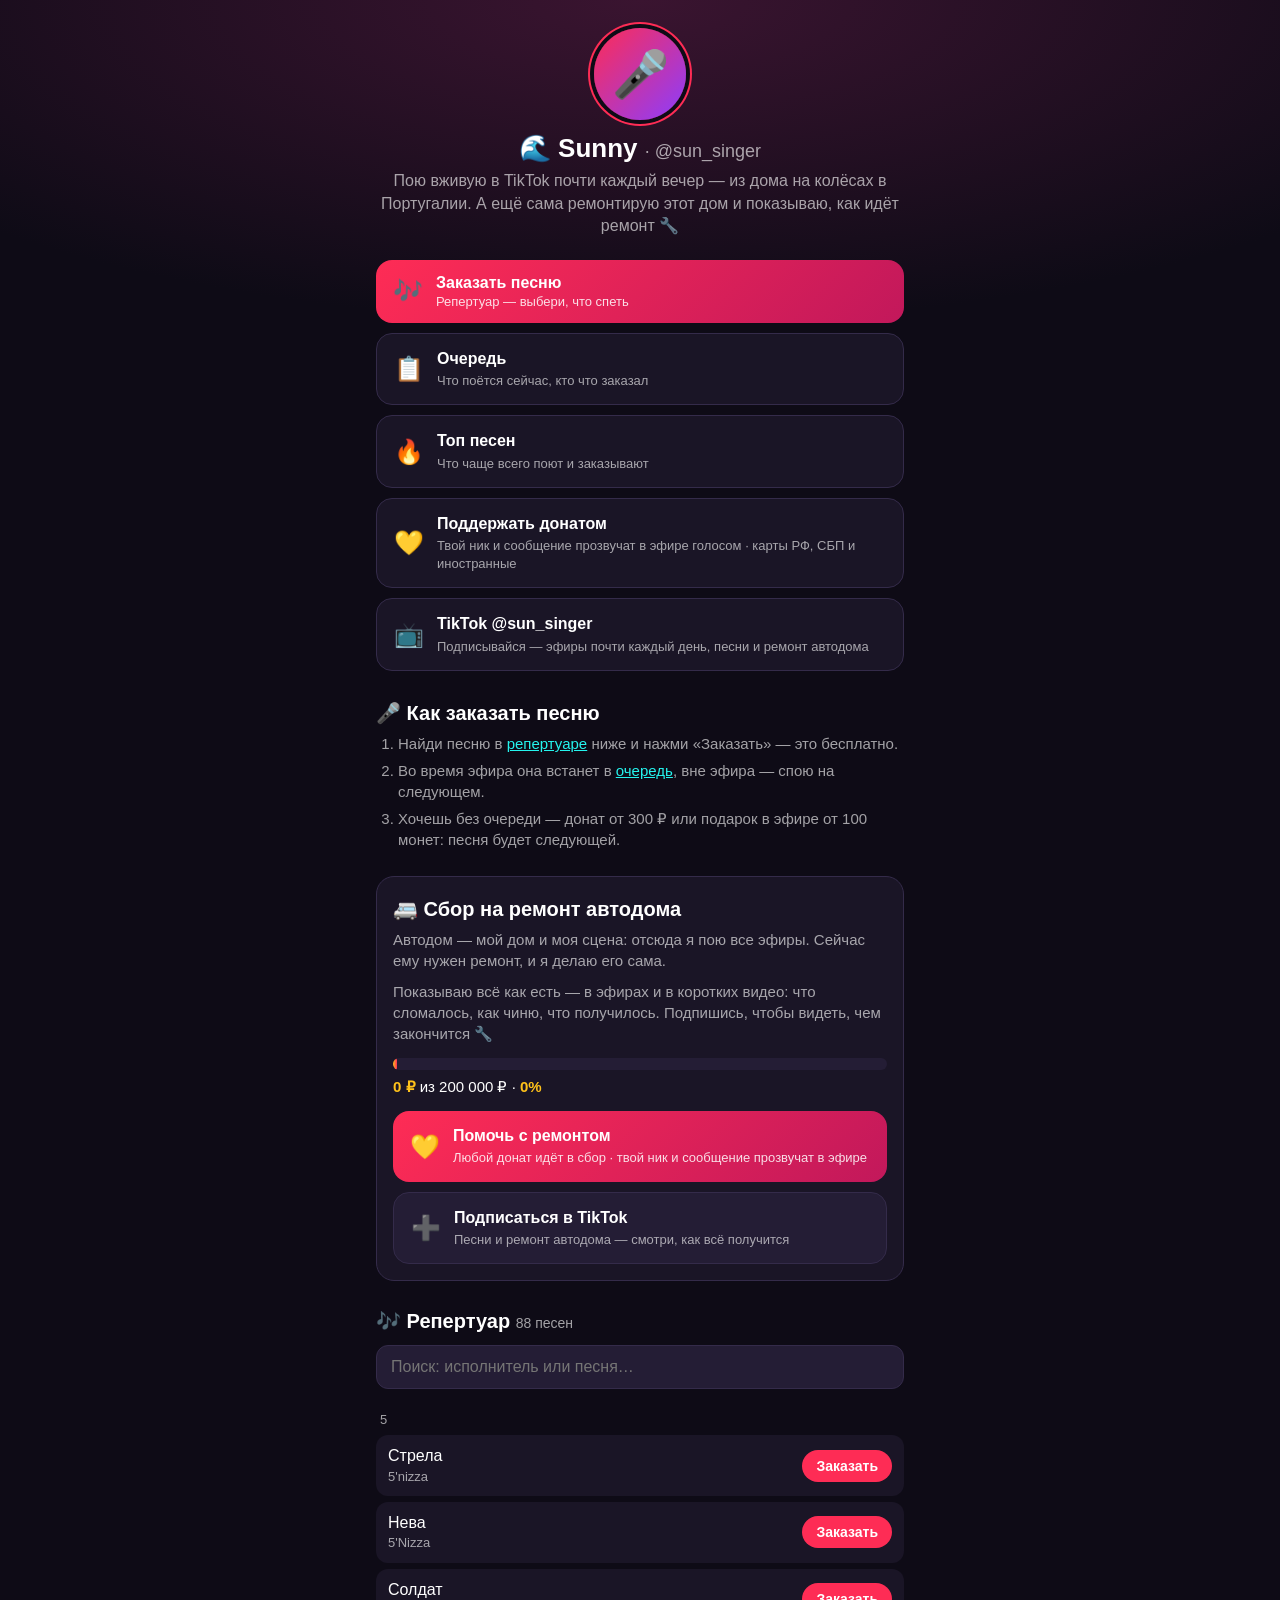
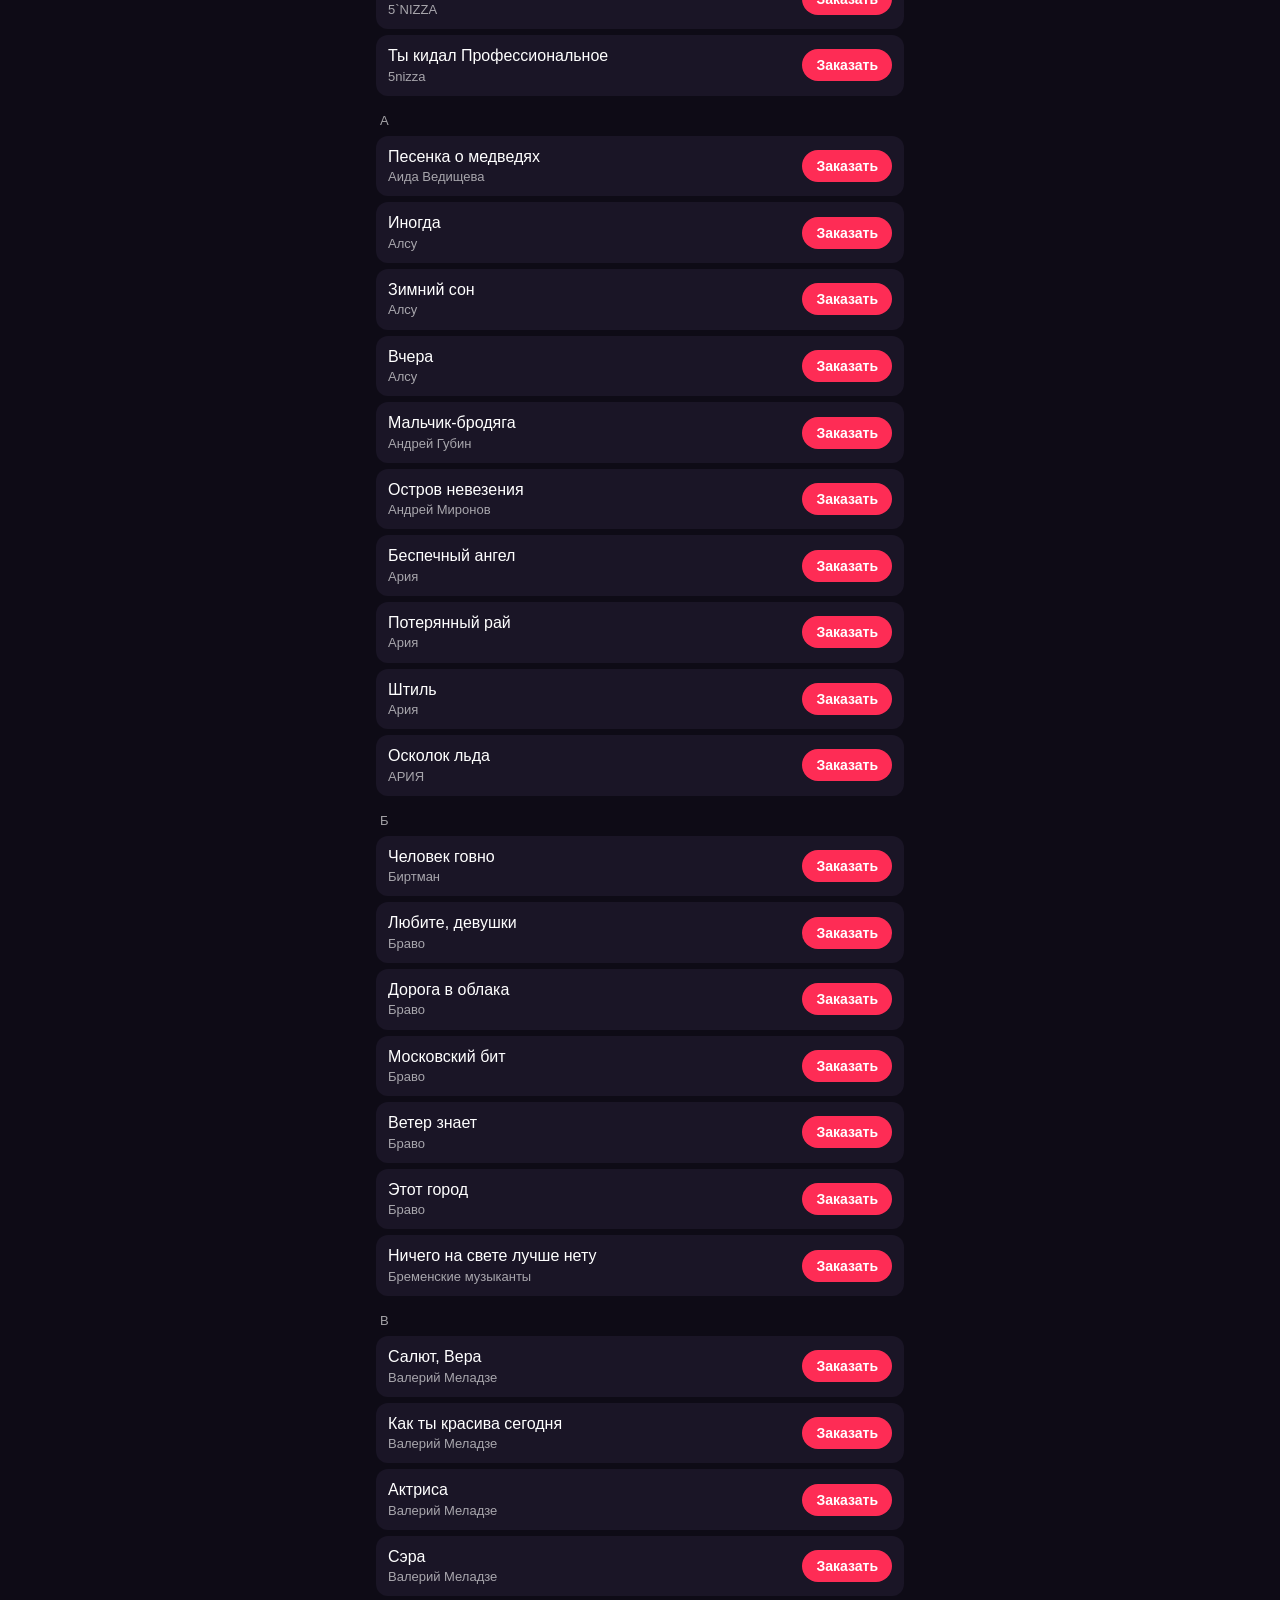
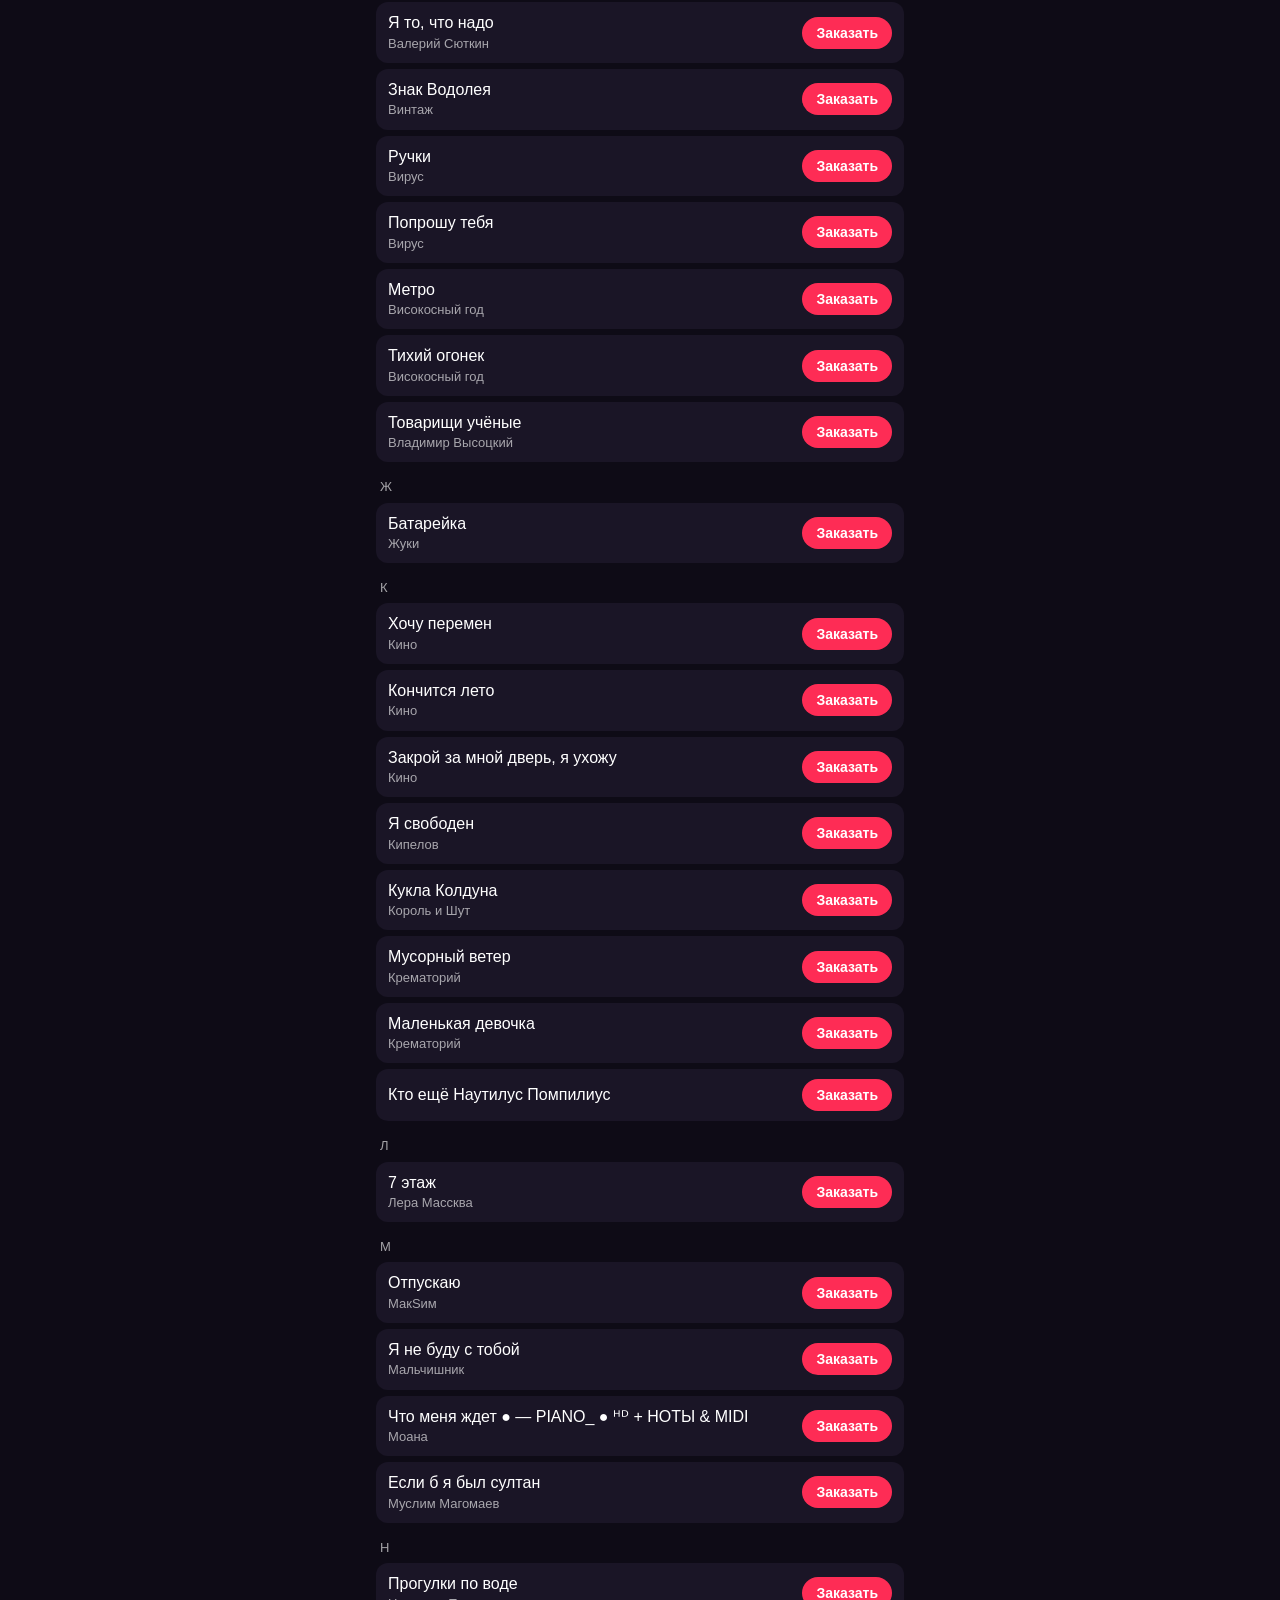
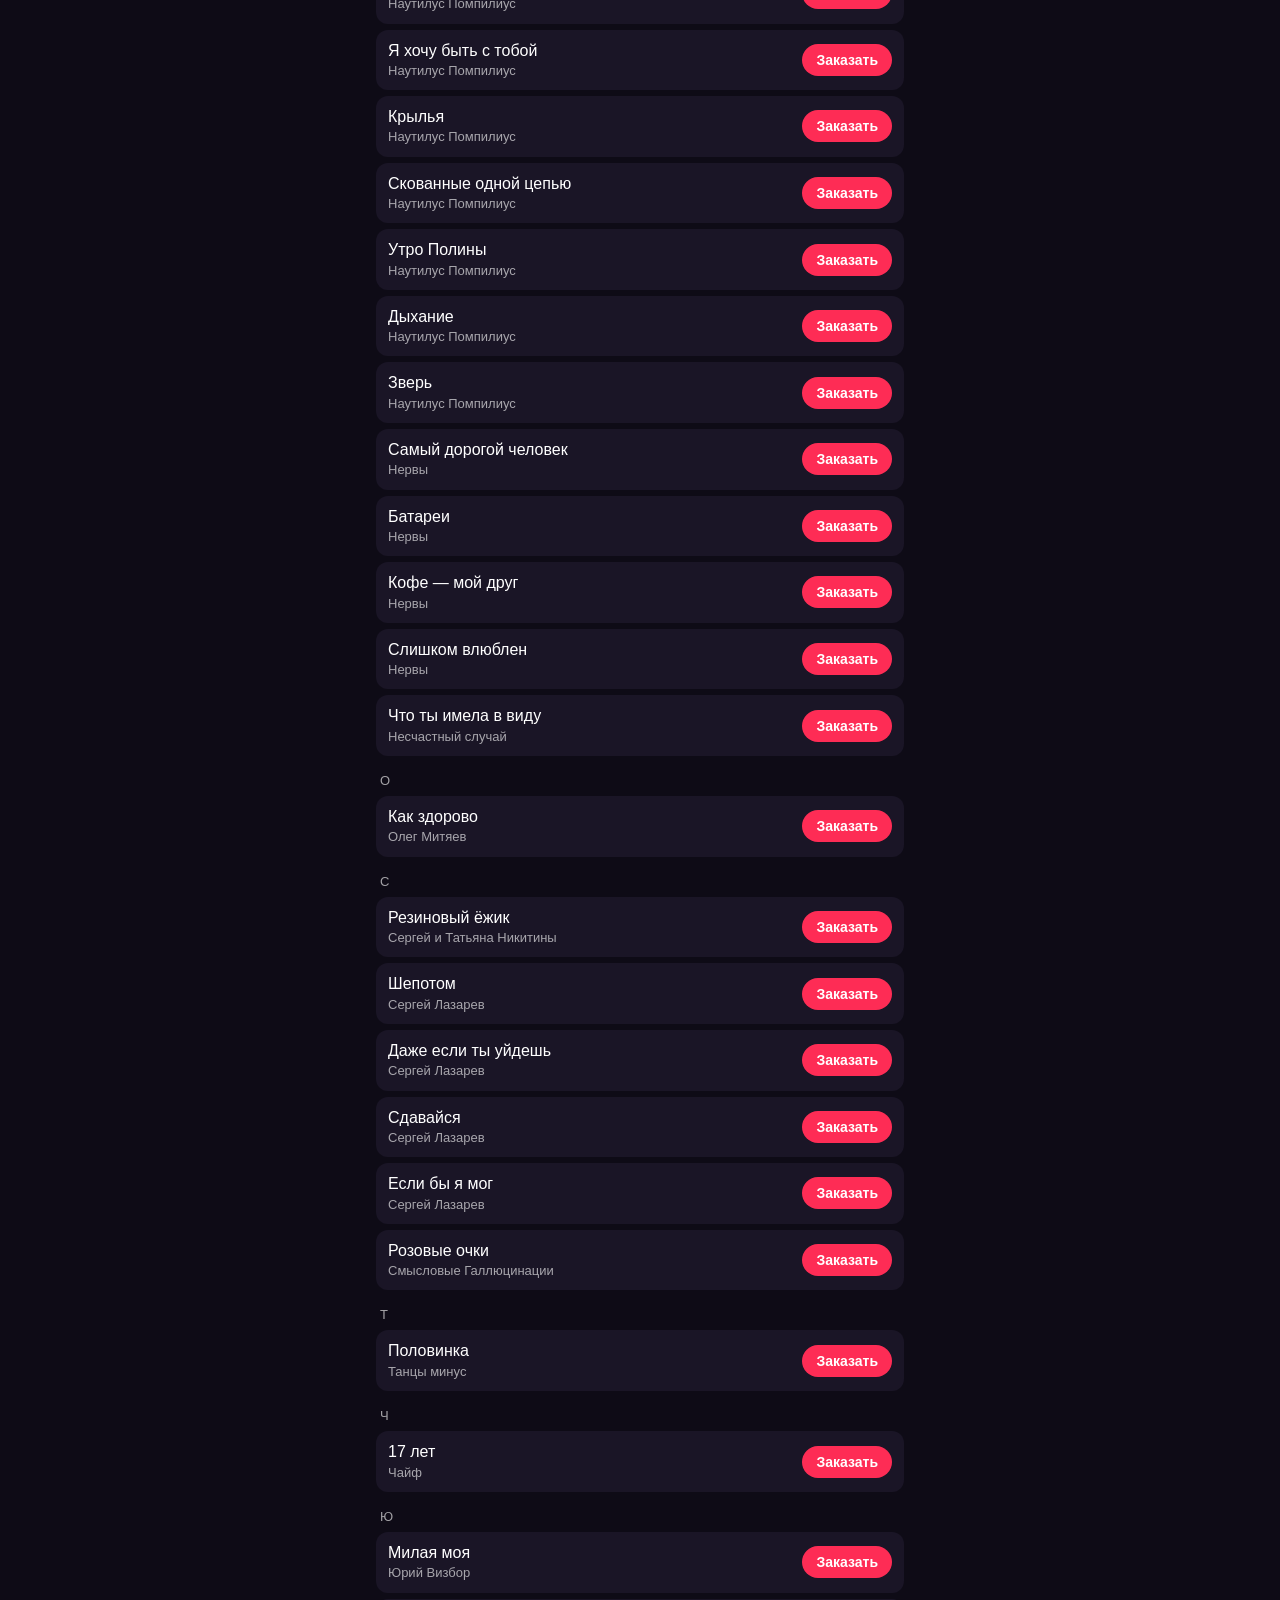
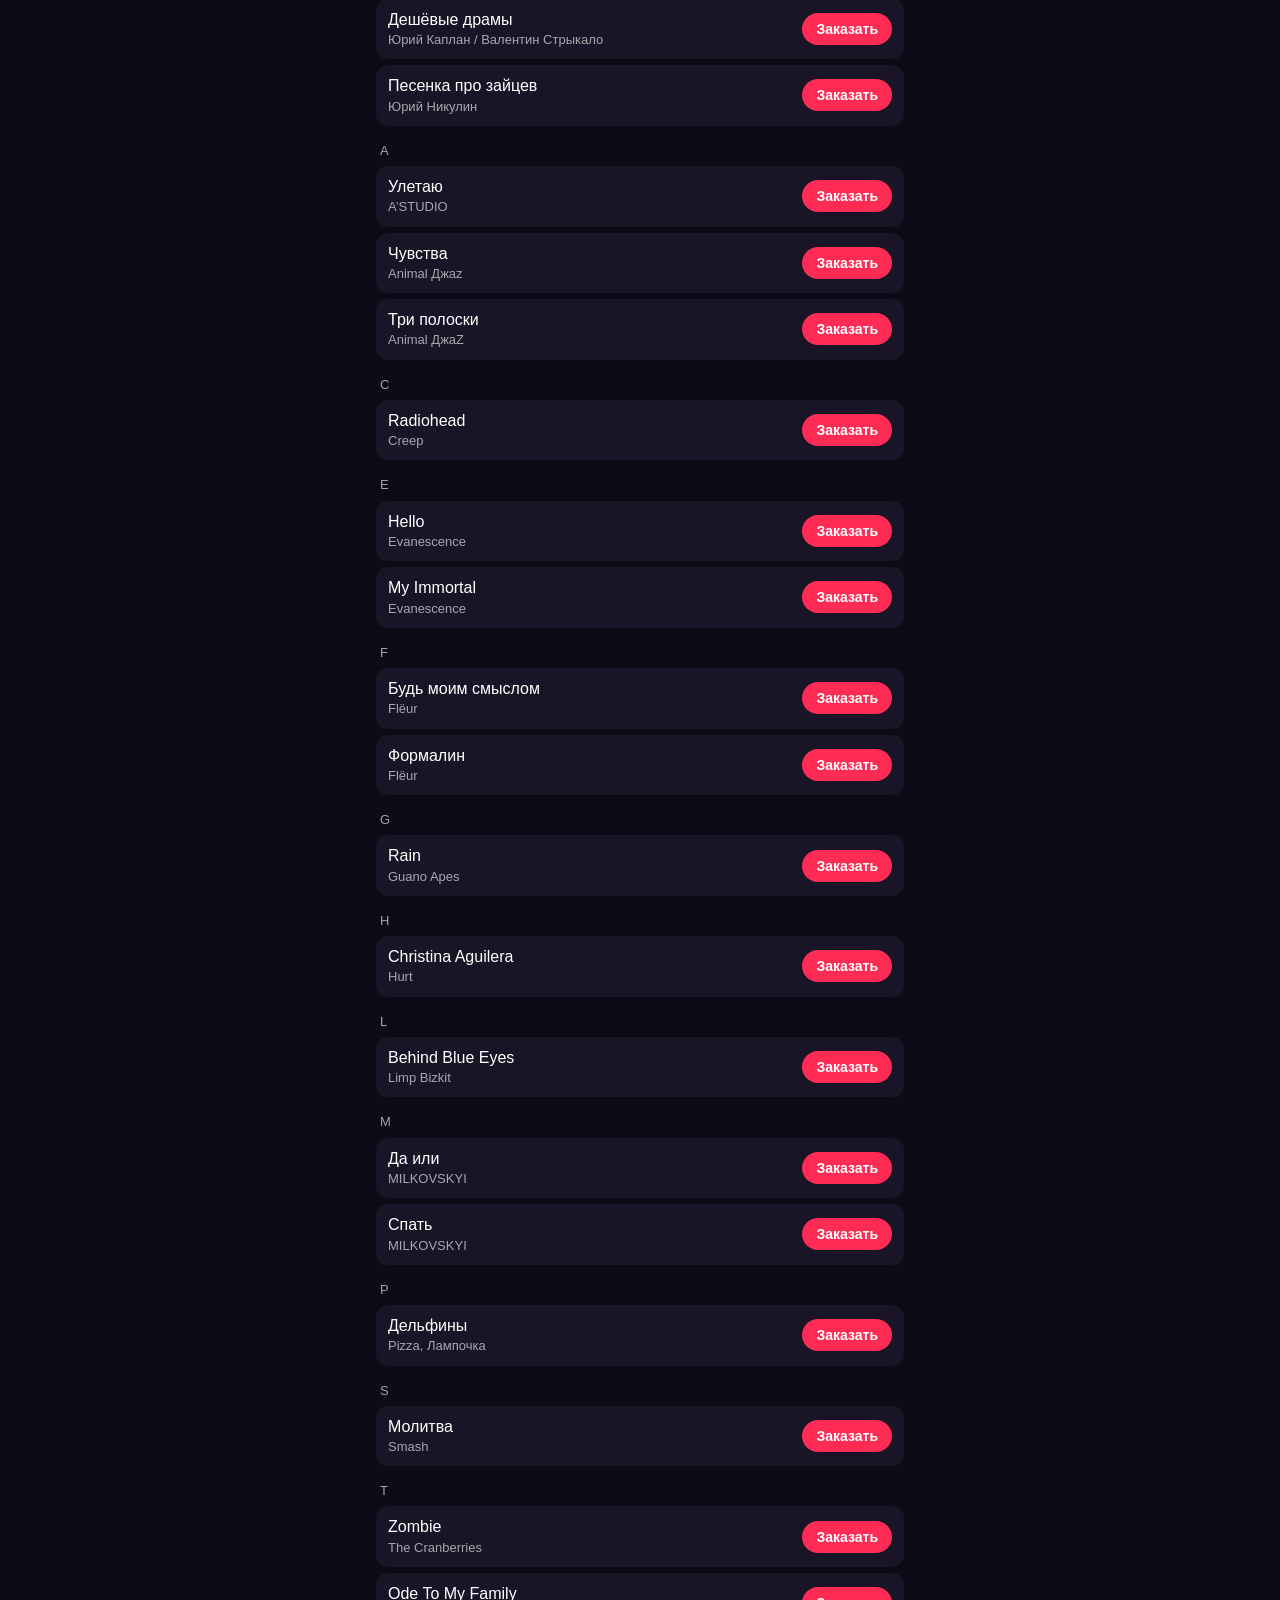
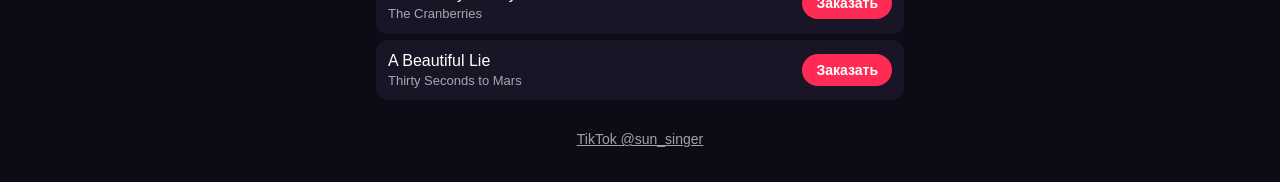
==== commit 014750ee: "репертуар 88 песен, рейтинг" ====
--- a/index.html
+++ b/index.html
@@ -36,7 +36,7 @@
     <p>Показываю всё как есть — в эфирах и в коротких видео: что сломалось, как чиню, что получилось. Подпишись, чтобы видеть, чем закончится 🔧</p>
     <div class="goal" id="goal" hidden>
       <div class="bar"><i id="g-bar"></i></div>
-      <p><b id="g-raised"></b> из <span id="g-goal"></span></p>
+      <p><b id="g-raised"></b> из <span id="g-goal"></span> · <b id="g-pct"></b></p>
     </div>
     <div class="links">
       <a class="btn main" id="r-da" target="_blank" rel="noopener"><span class="ic">💛</span><span class="tx">Помочь с ремонтом<small>Любой донат идёт в сбор · твой ник и сообщение прозвучат в эфире</small></span></a>
--- a/style.css
+++ b/style.css
@@ -90,3 +90,4 @@
 .goal b { color: var(--gold); }
 .bar { height: 12px; border-radius: 999px; background: var(--card2); overflow: hidden; }
 .bar i { display: block; height: 100%; min-width: 4px; background: linear-gradient(90deg, var(--gold), var(--red)); border-radius: 999px; }
+.repair h2 { margin-top: 14px; }
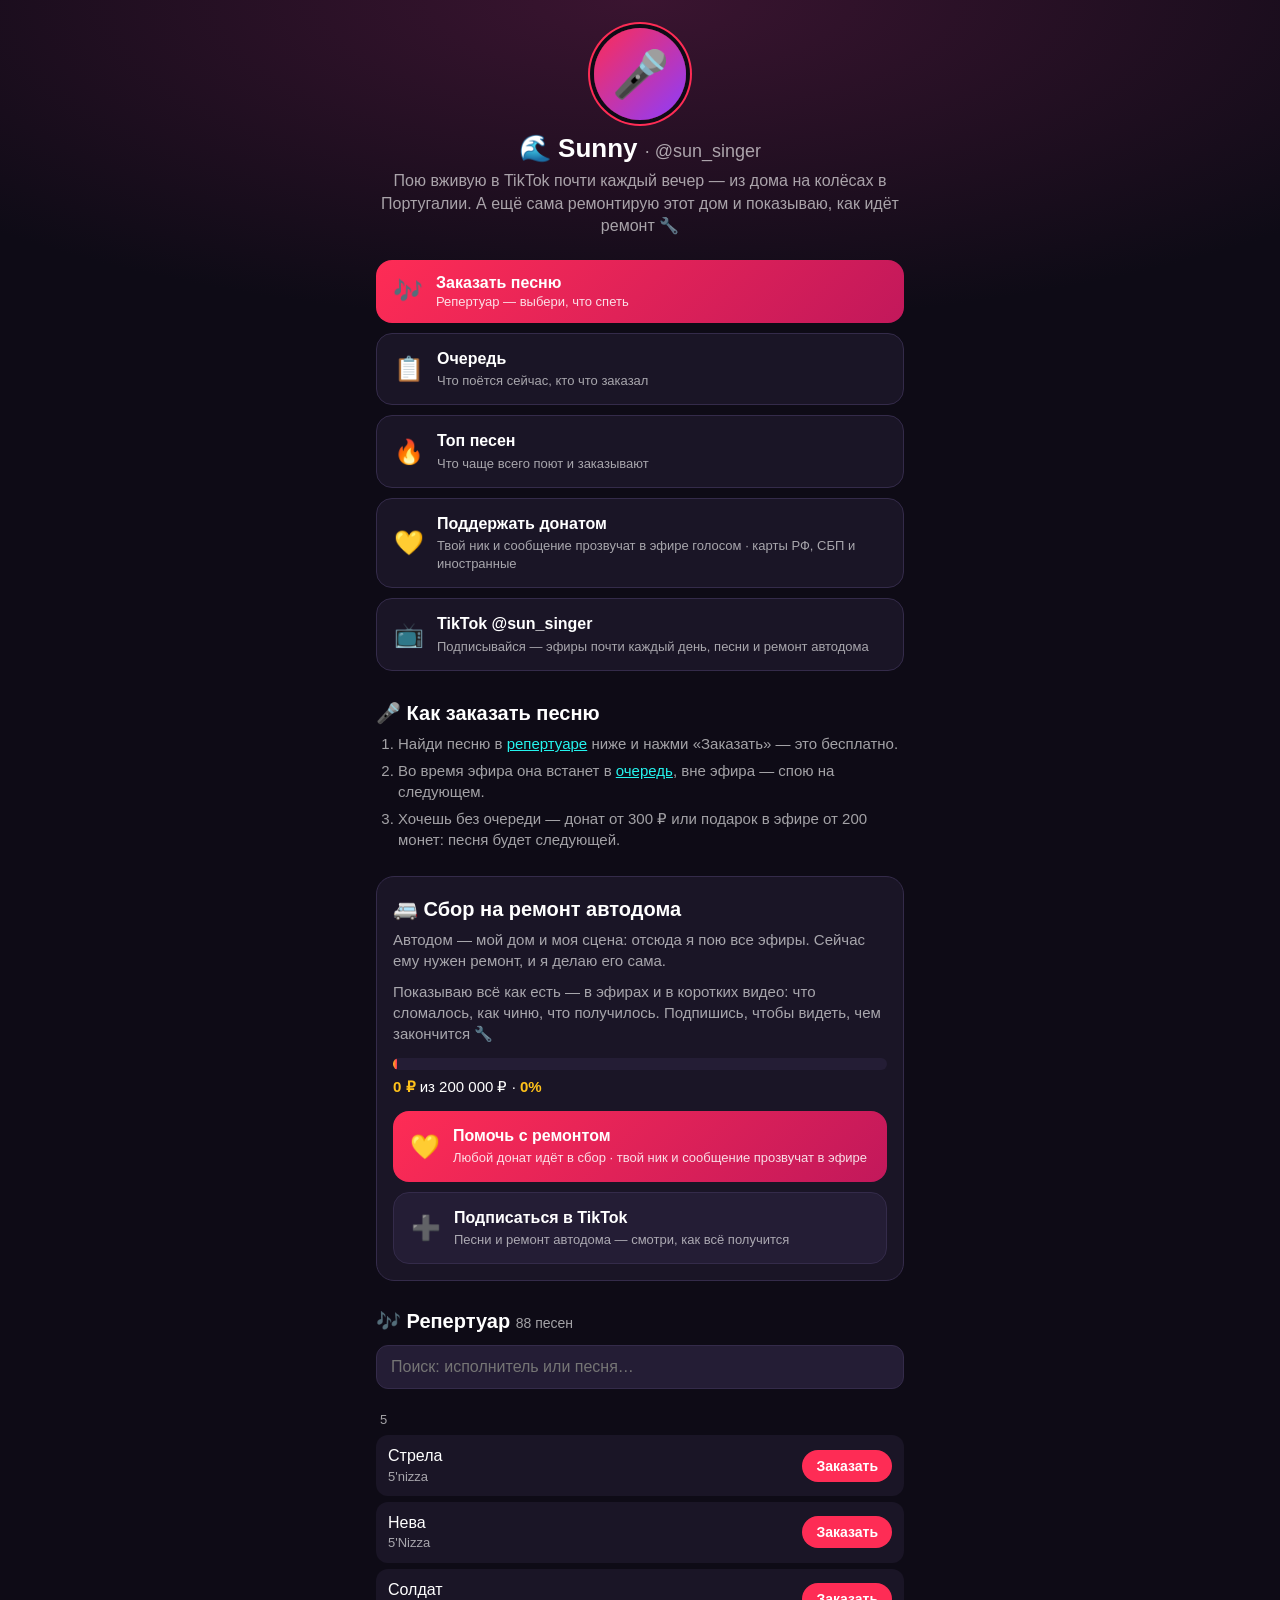
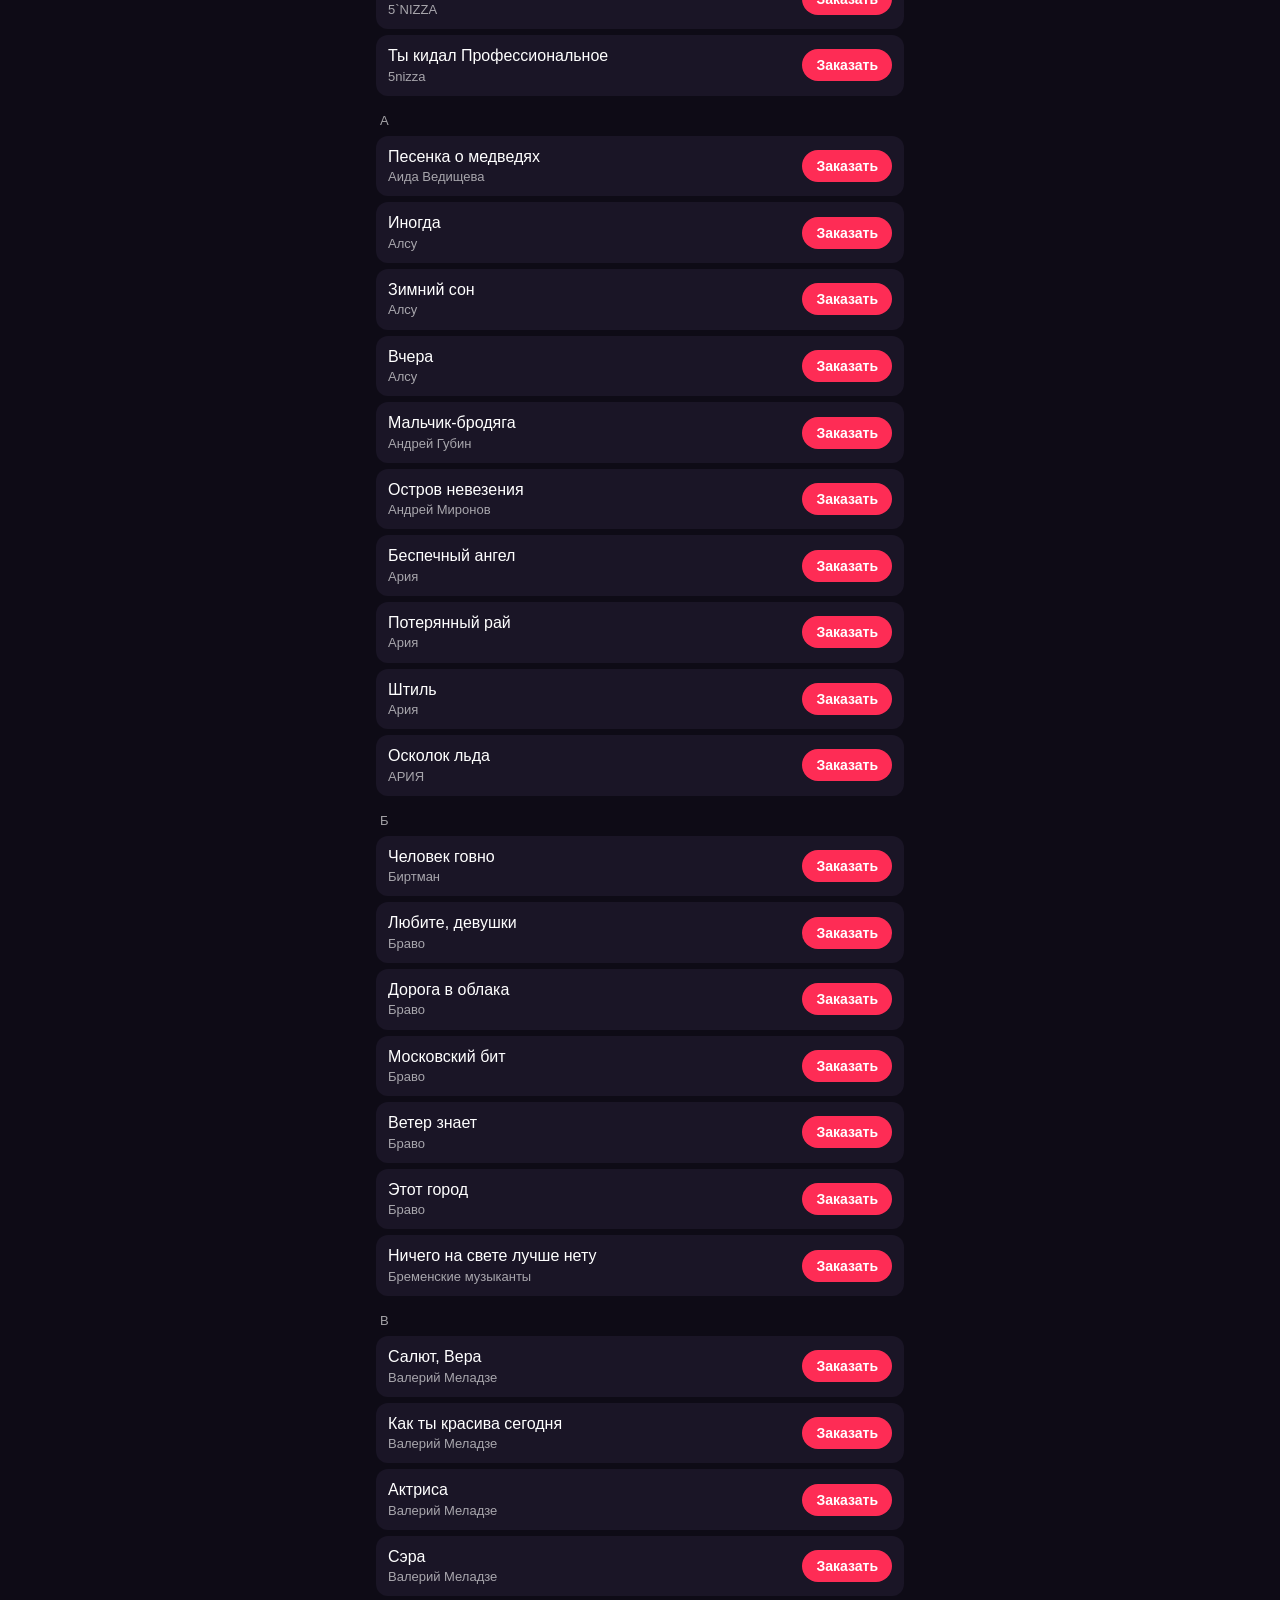
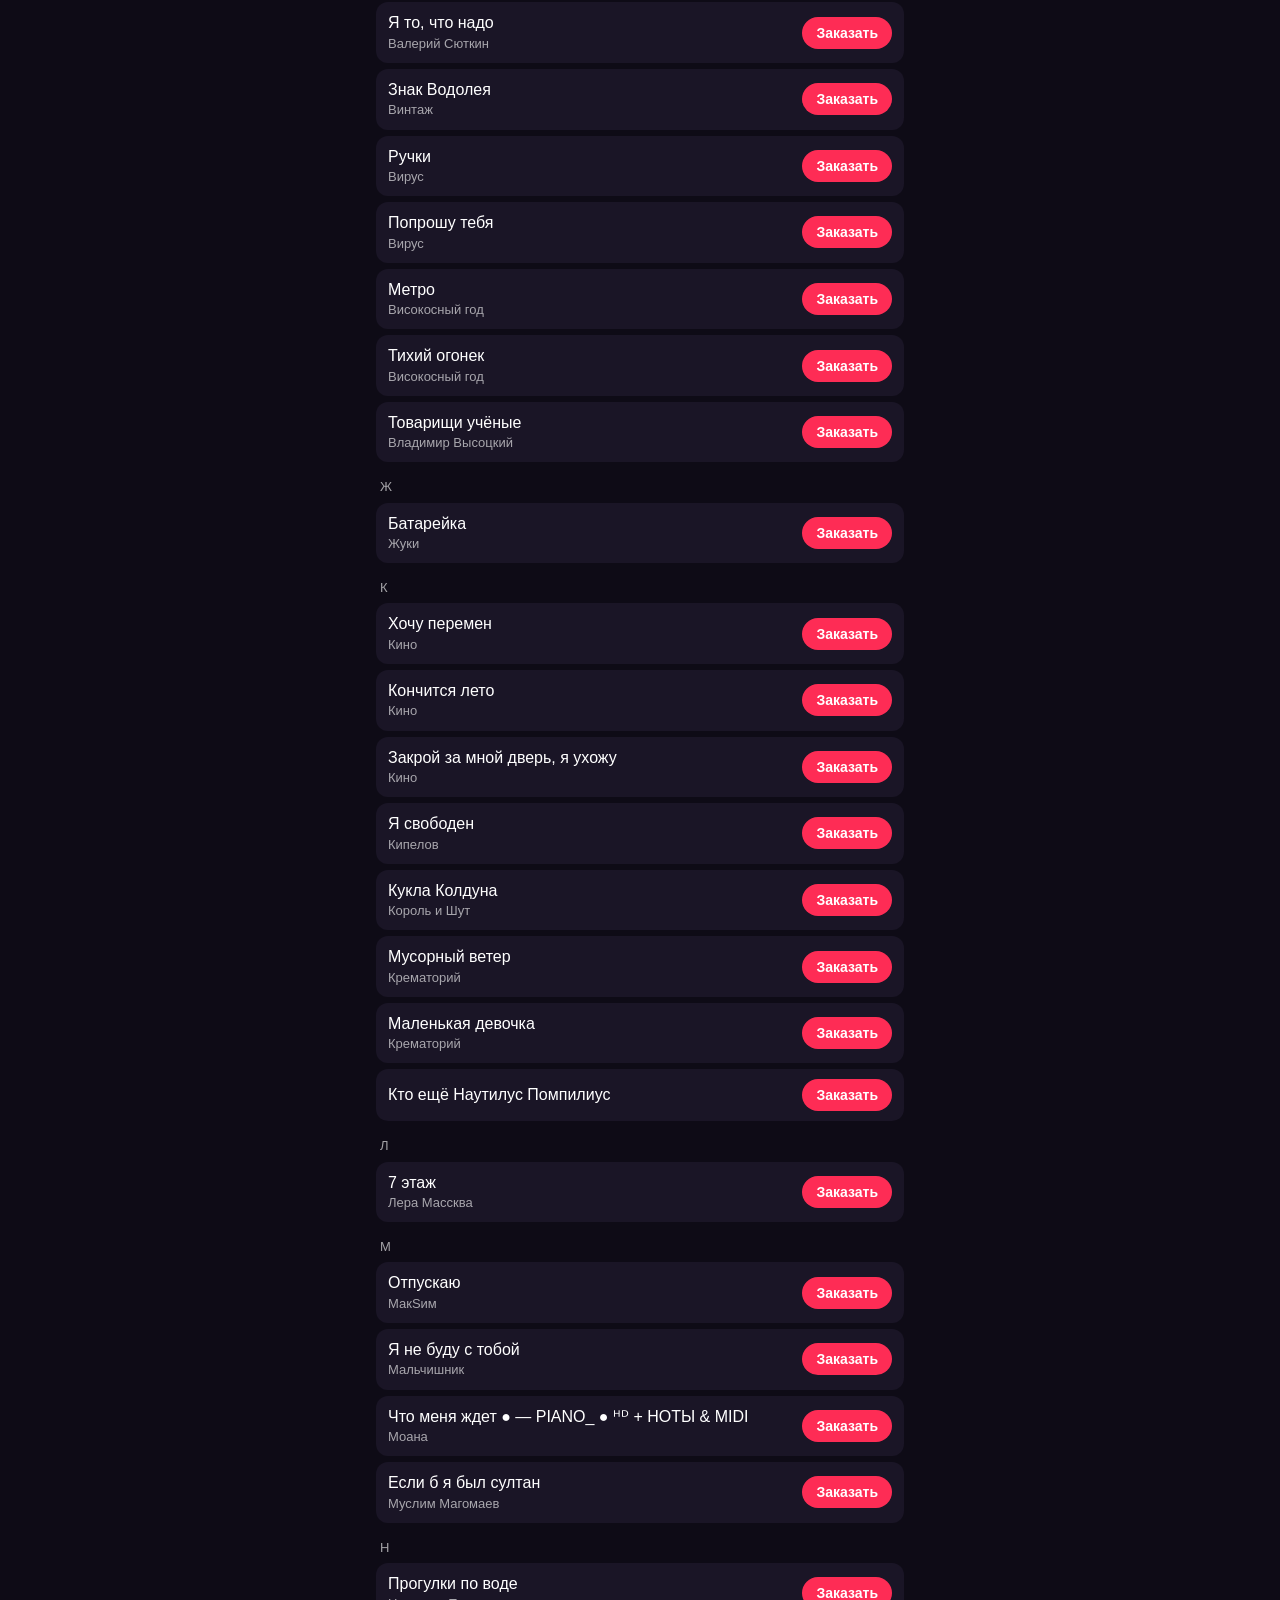
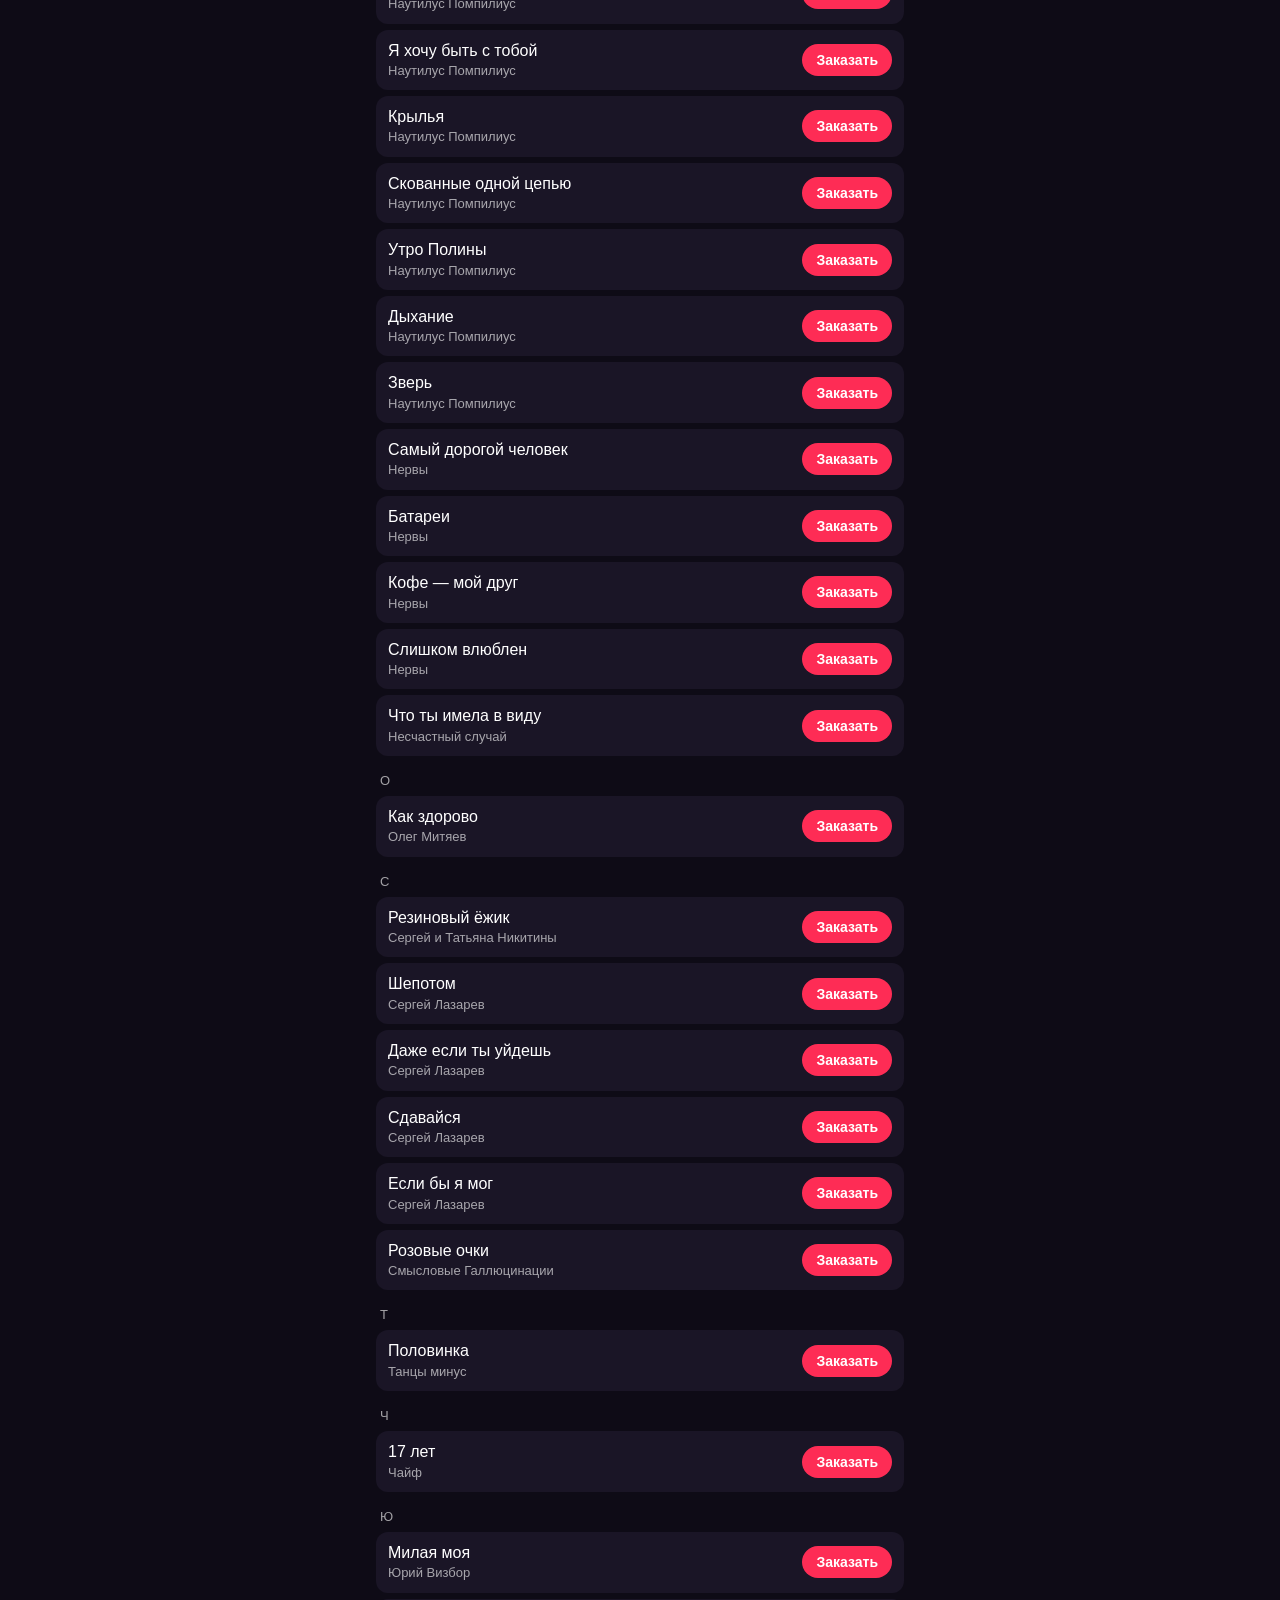
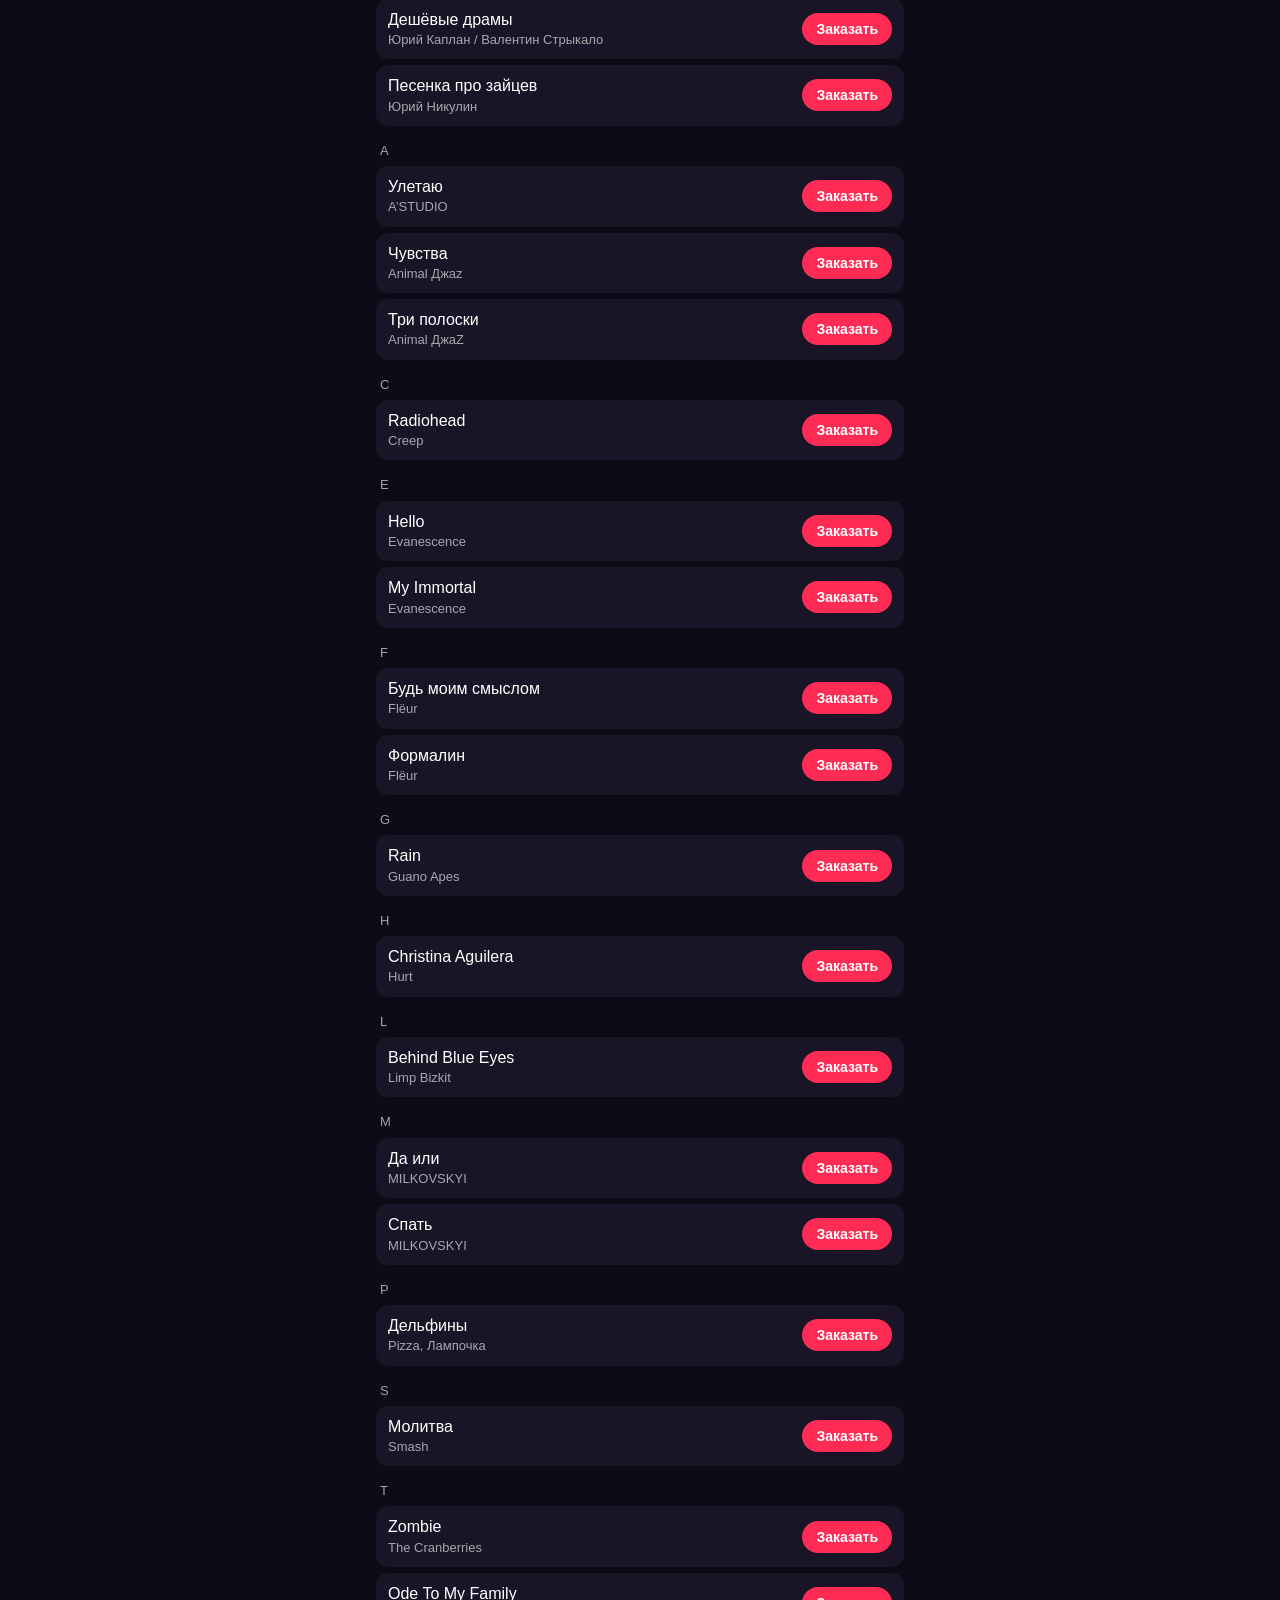
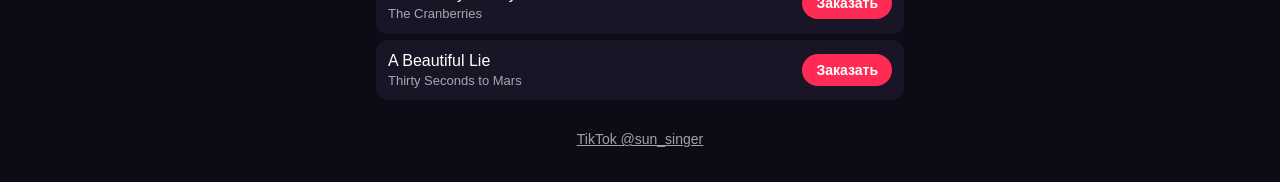
==== commit 1fa43956: "Песня вне очереди — от 200 монет" ====
--- a/index.html
+++ b/index.html
@@ -26,7 +26,7 @@
     <ol class="steps">
       <li>Найди песню в <a href="#songs">репертуаре</a> ниже и нажми «Заказать» — это бесплатно.</li>
       <li>Во время эфира она встанет в <a href="queue.html">очередь</a>, вне эфира — спою на следующем.</li>
-      <li>Хочешь без очереди — донат от 300 ₽ или подарок в эфире от 100 монет: песня будет следующей.</li>
+      <li>Хочешь без очереди — донат от 300 ₽ или подарок в эфире от 200 монет: песня будет следующей.</li>
     </ol>
   </section>
 
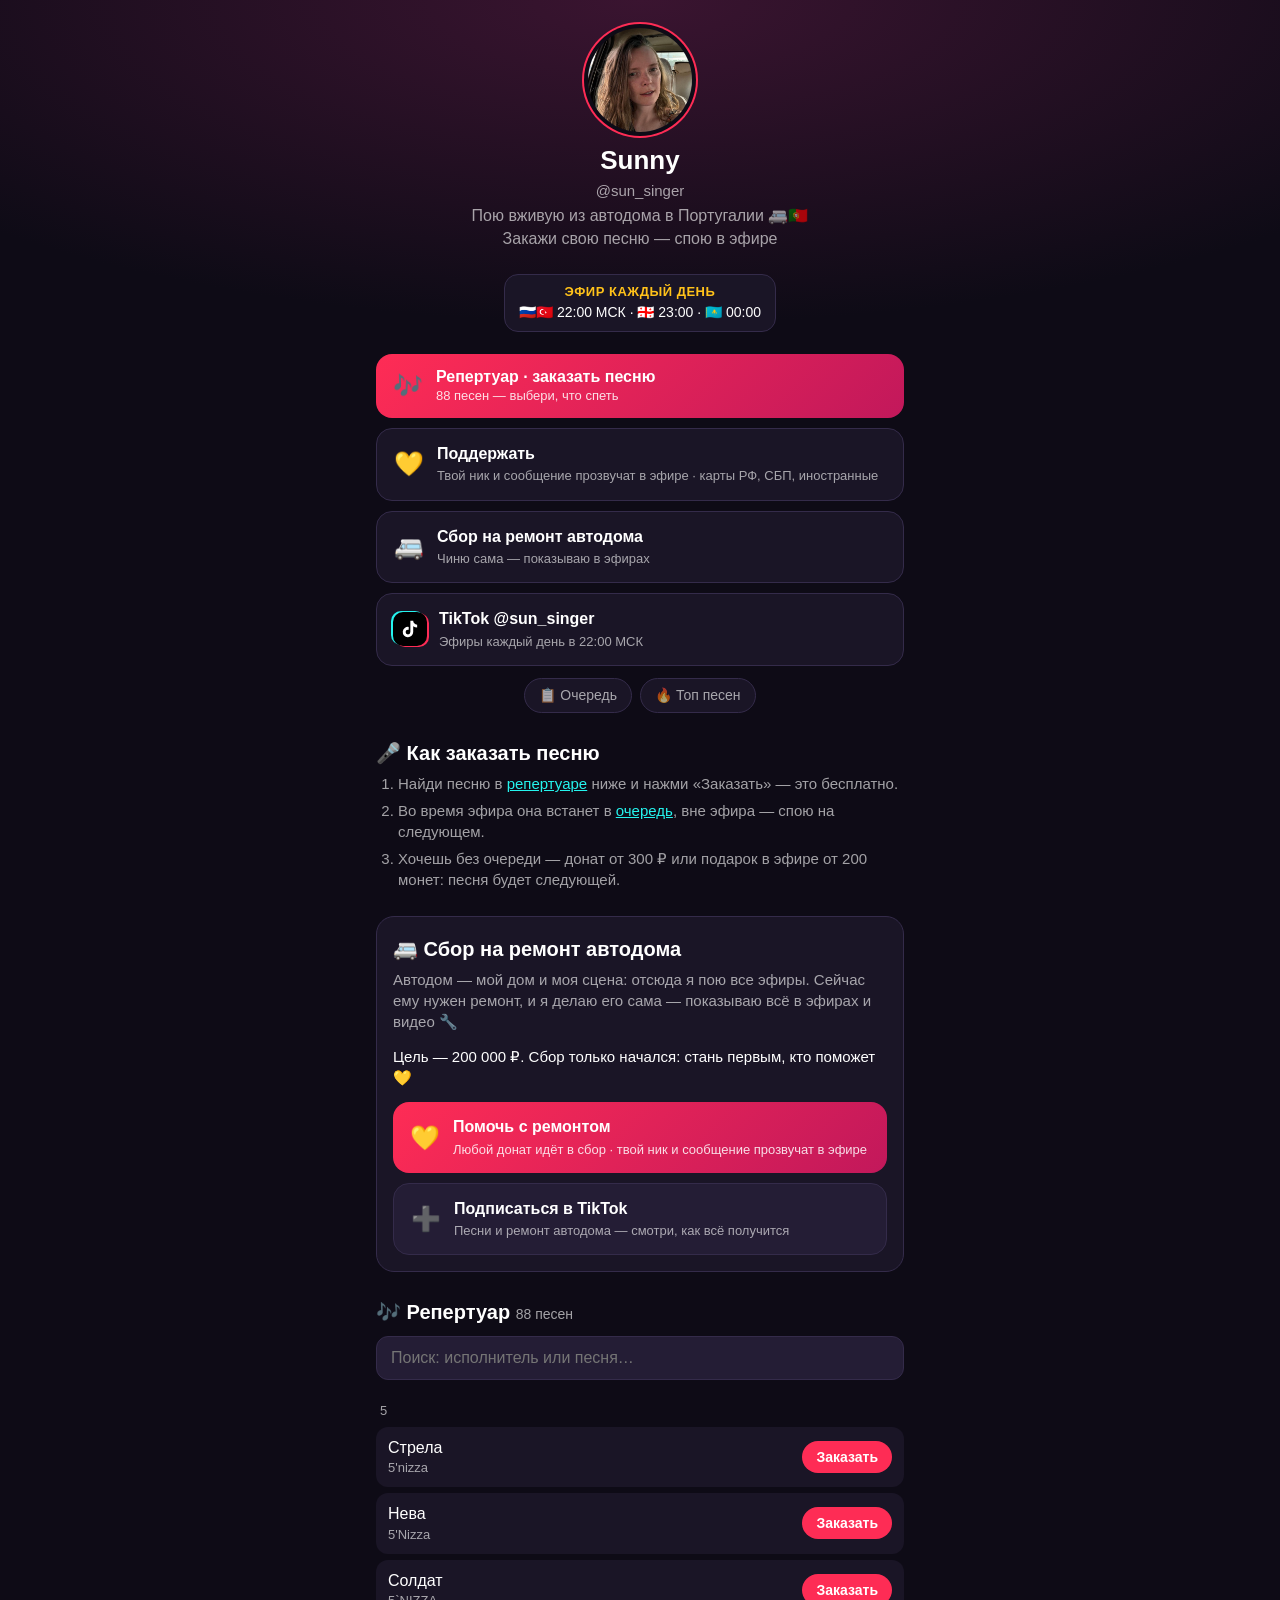
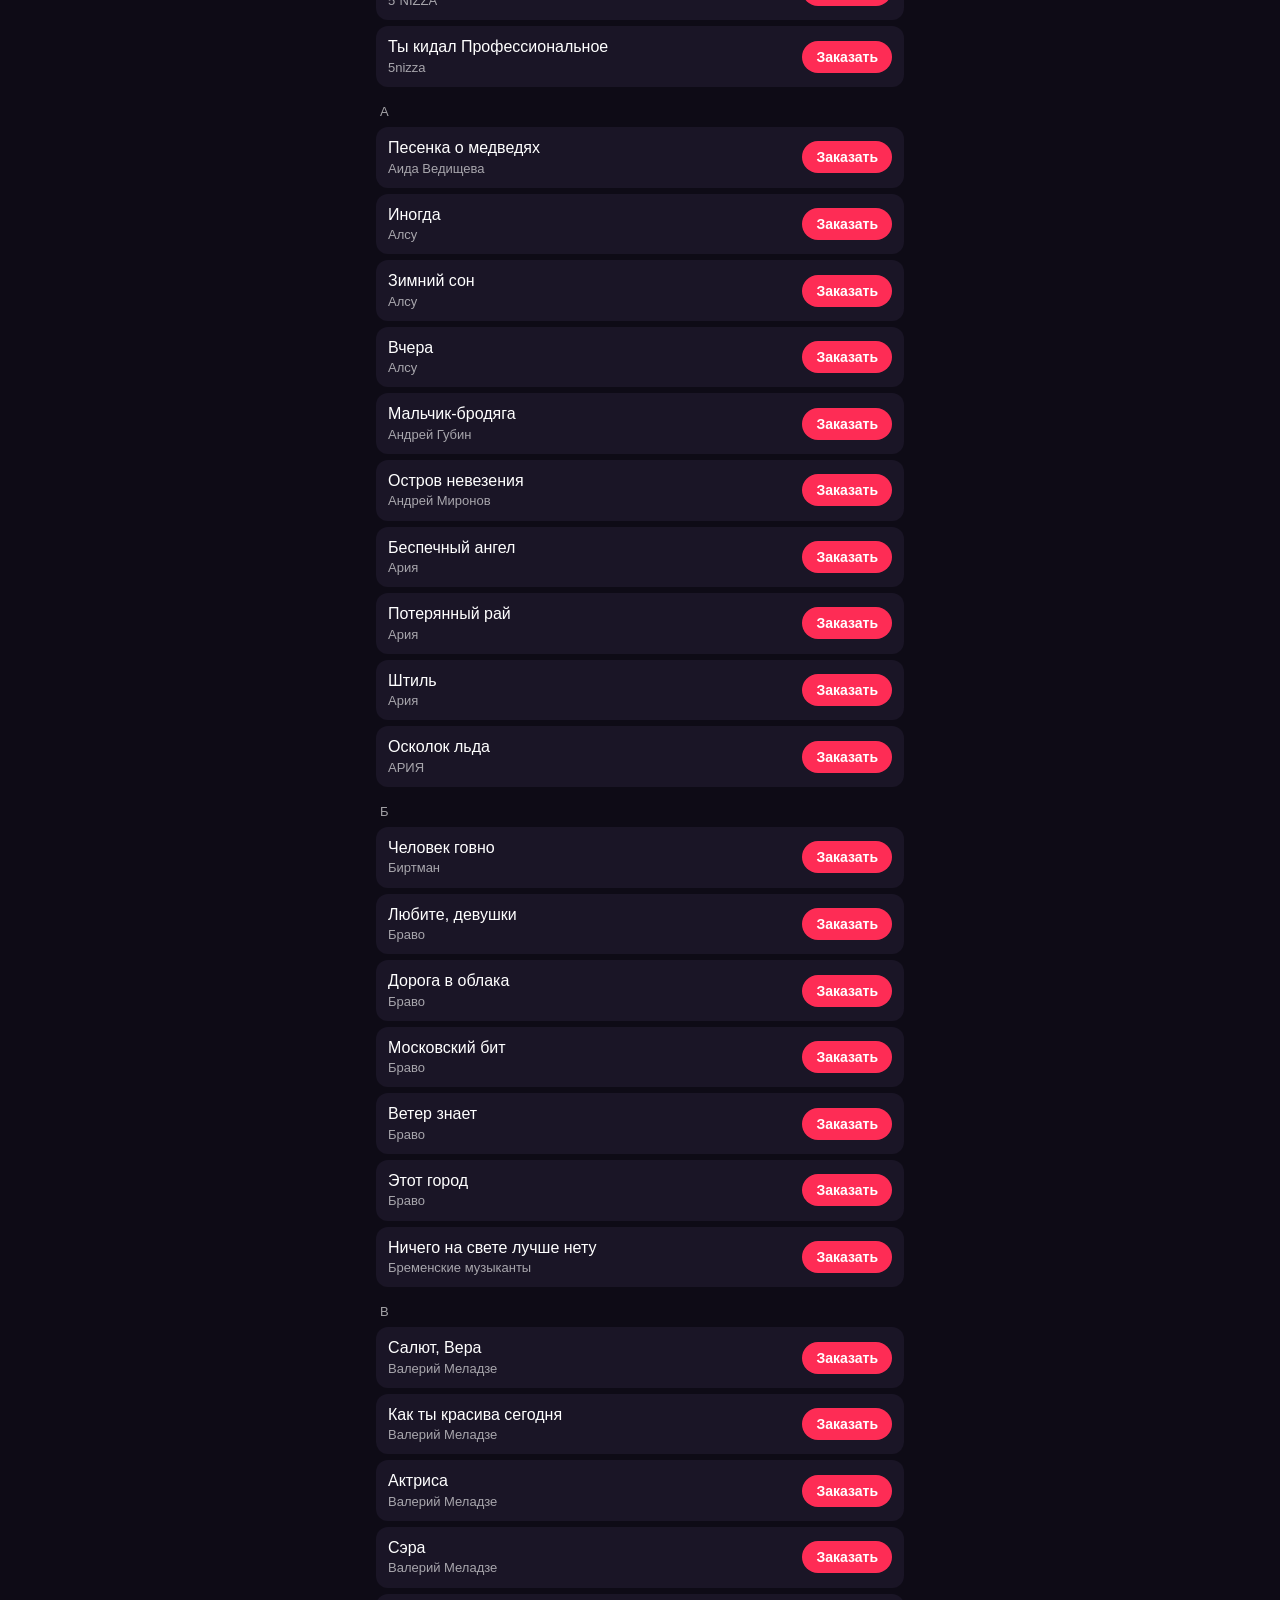
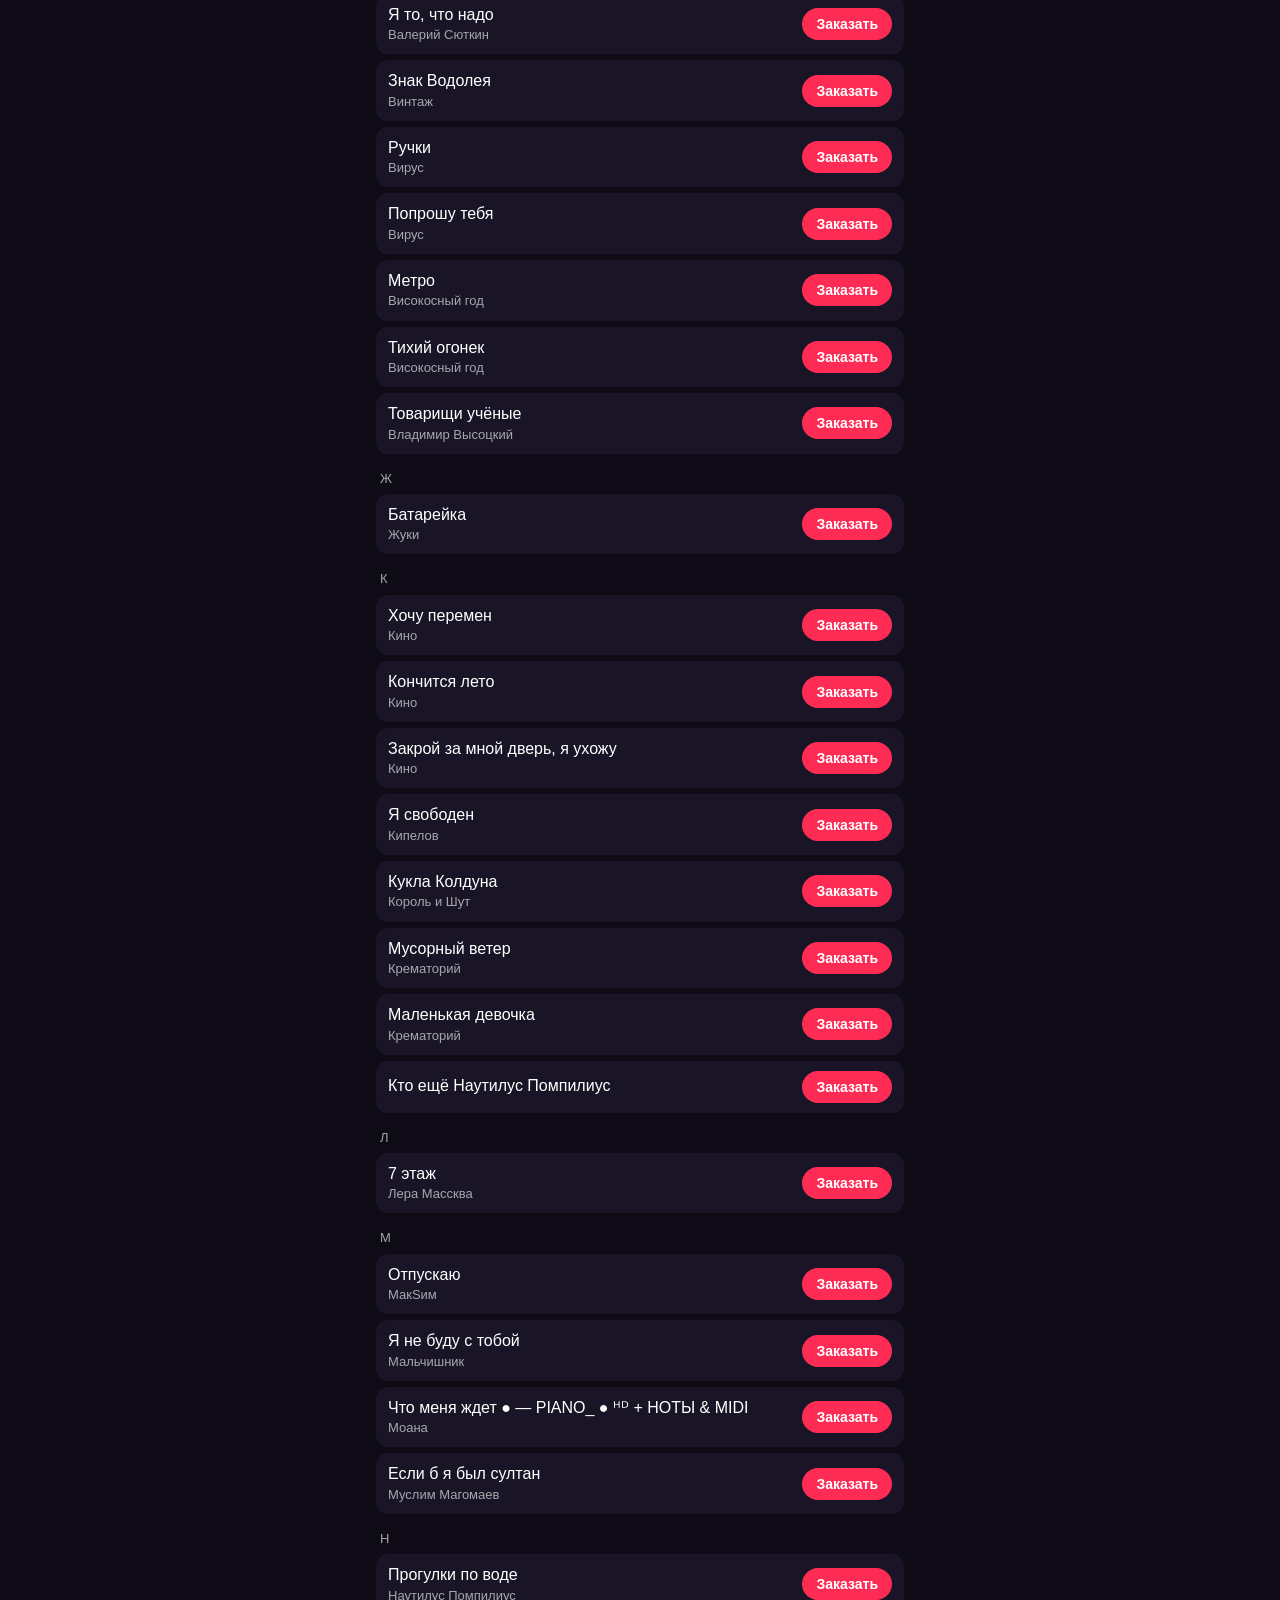
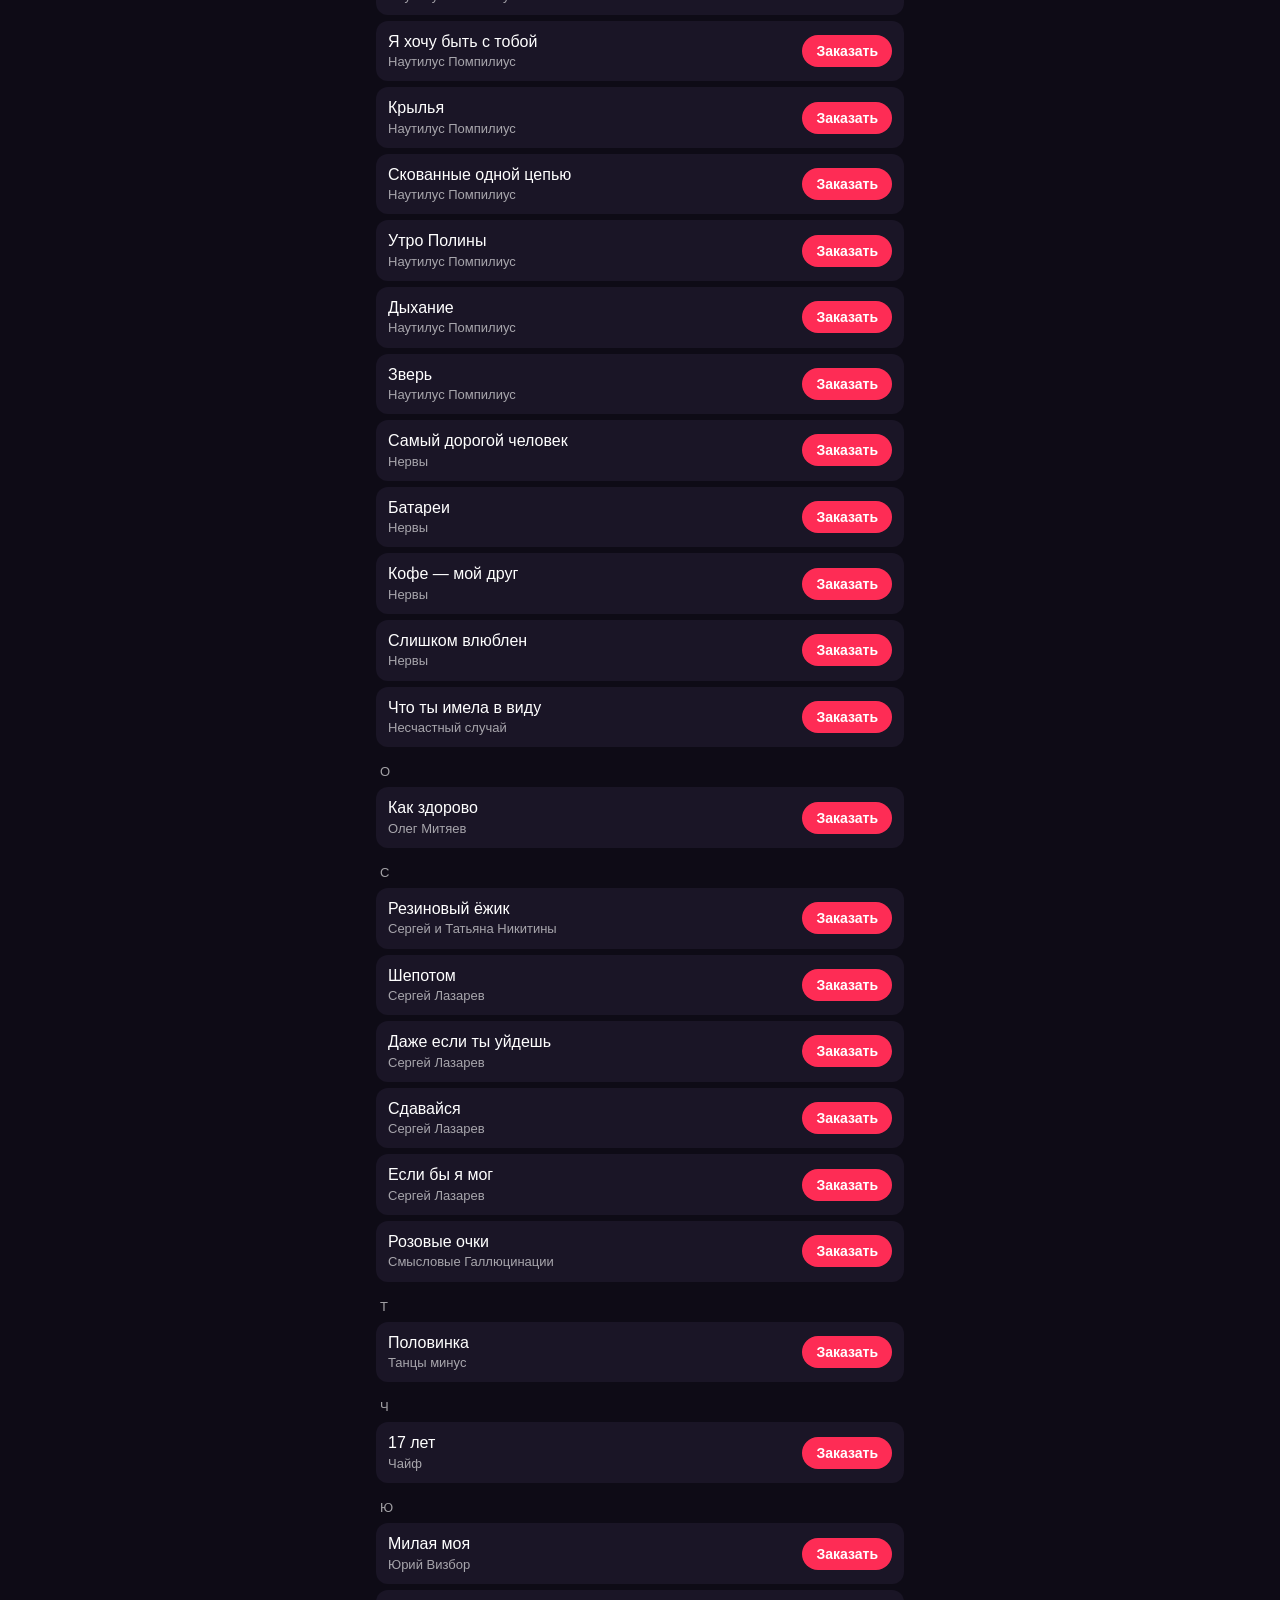
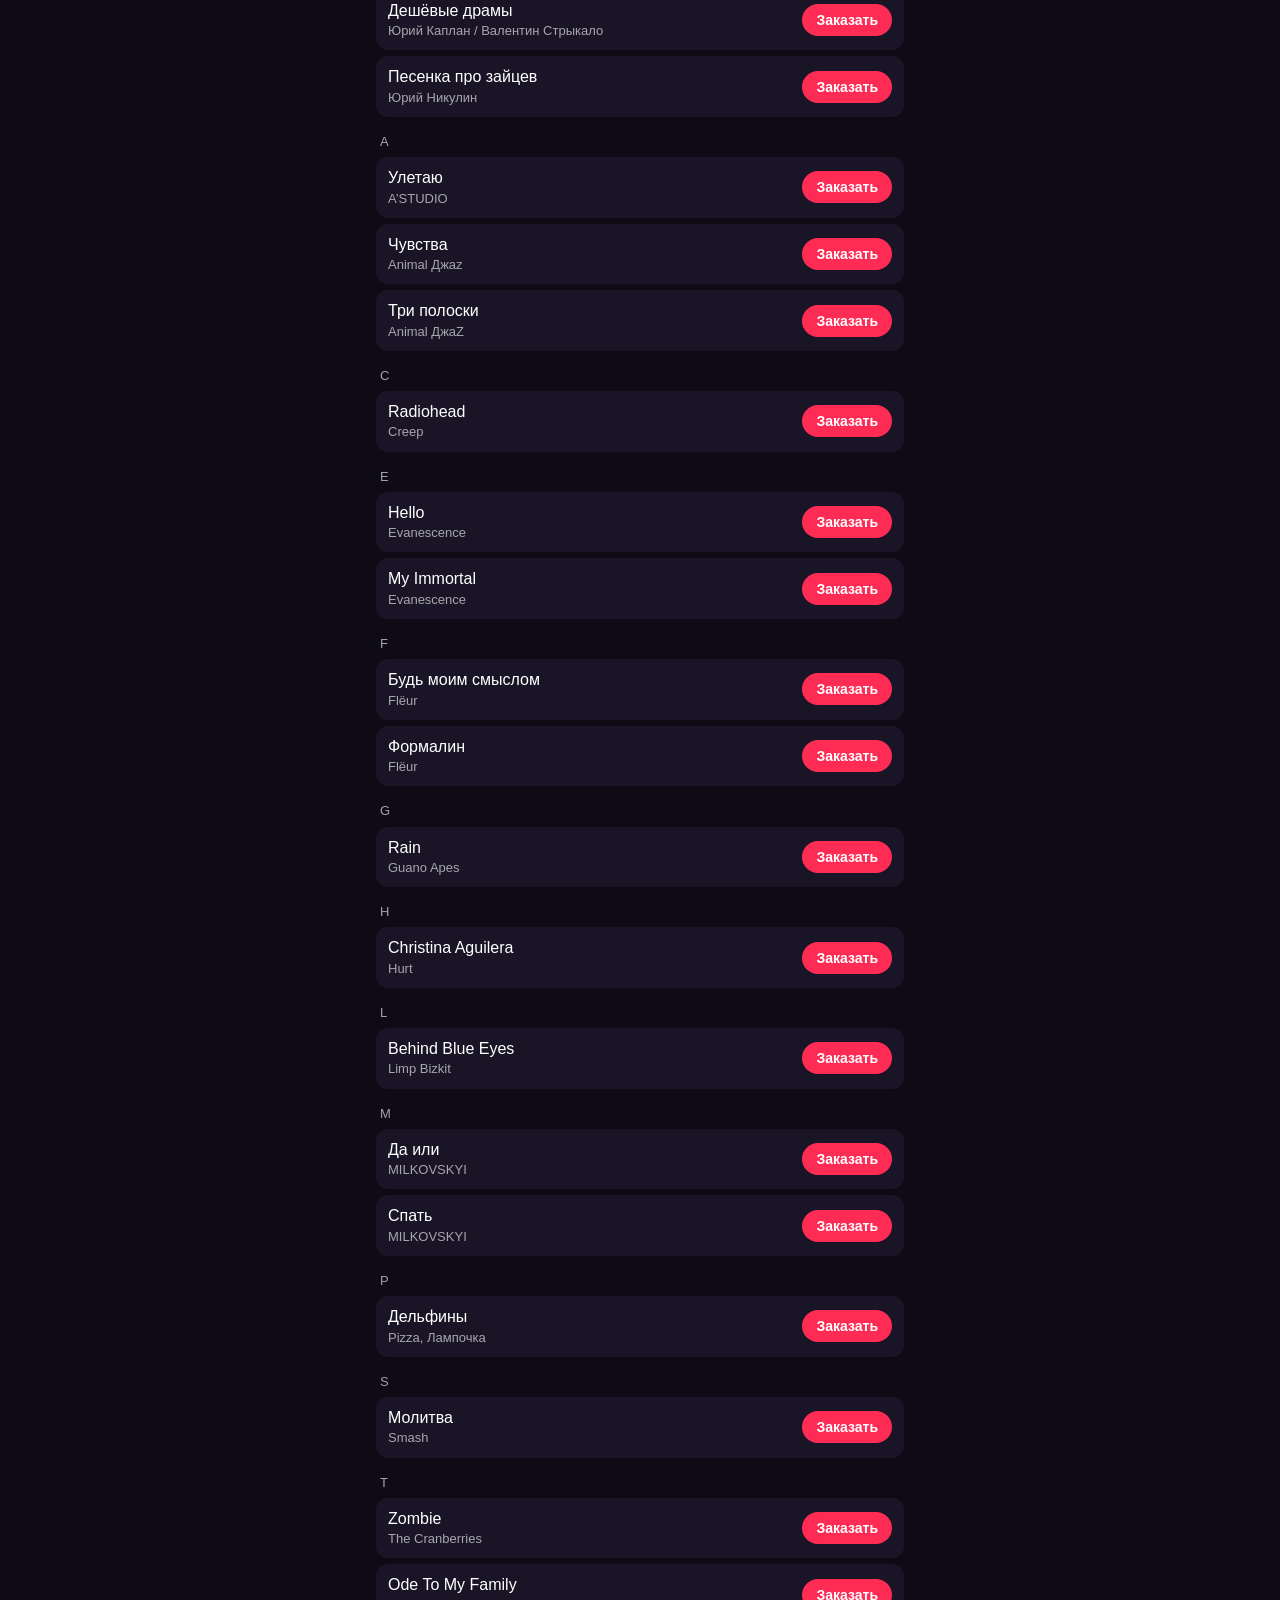
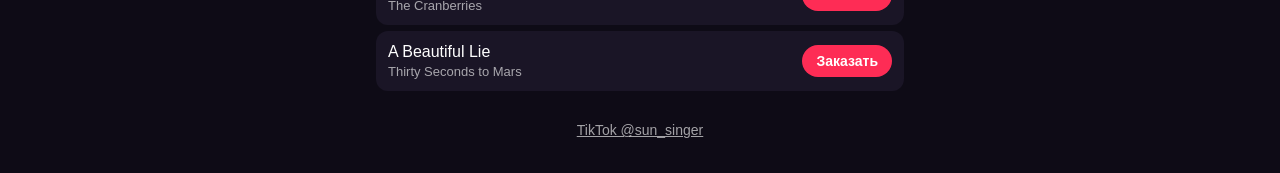
==== commit 5eb60099: "Главная как мультиссылка: фото, время эфира, кнопки соцсетей; сбор без «0%»" ====
--- a/index.html
+++ b/index.html
@@ -3,23 +3,29 @@
 <head>
 <meta charset="utf-8">
 <meta name="viewport" content="width=device-width, initial-scale=1, viewport-fit=cover">
-<title>🌊 Sunny · sun_singer — живые песни в TikTok</title>
-<meta name="description" content="Живое караоке в TikTok: репертуар, заказ песни, донаты">
+<title>Sunny 🚐 поёт из автодома</title>
+<meta name="description" content="Пою вживую из автодома в Португалии. Эфиры в TikTok каждый день в 22:00 МСК — закажи свою песню">
+<meta property="og:title" content="Sunny 🚐 поёт из автодома">
+<meta property="og:description" content="Эфиры в TikTok каждый день в 22:00 МСК — закажи свою песню">
+<meta property="og:image" content="https://sunny-sings.github.io/avatar.jpg">
+<meta property="og:url" content="https://sunny-sings.github.io/">
 <meta name="theme-color" content="#0e0b16">
 <link rel="icon" href="data:image/svg+xml,<svg xmlns='http://www.w3.org/2000/svg' viewBox='0 0 100 100'><text y='.9em' font-size='90'>🎤</text></svg>">
-<link rel="stylesheet" href="style.css">
+<link rel="stylesheet" href="style.css?v=261118">
 </head>
 <body>
 <main class="wrap">
 
   <header class="head">
-    <div class="ava">🎤</div>
-    <h1>🌊 Sunny <span>· @sun_singer</span></h1>
-    <p class="sub">Пою вживую в TikTok почти каждый вечер — из дома на колёсах в Португалии. А ещё сама ремонтирую этот дом и показываю, как идёт ремонт 🔧</p>
-    <div class="live" id="live" hidden><i></i> <span id="live-t">Сейчас в эфире</span></div>
+    <img class="ava" src="avatar.jpg" alt="Sunny" width="104" height="104">
+    <h1>Sunny <span>@sun_singer</span></h1>
+    <p class="sub">Пою вживую из автодома в Португалии 🚐🇵🇹<br>Закажи свою песню — спою в эфире</p>
+    <a class="live" id="live" hidden target="_blank" rel="noopener"><i></i> <span id="live-t">Сейчас в эфире</span></a>
+    <div class="when" id="when"><b>Эфир каждый день</b><span>🇷🇺🇹🇷 22:00 МСК · 🇬🇪 23:00 · 🇰🇿 00:00</span></div>
   </header>
 
   <nav class="links" id="links"></nav>
+  <nav class="chips"><a href="queue.html">📋 Очередь</a><a href="top.html">🔥 Топ песен</a></nav>
 
   <section id="how">
     <h2>🎤 Как заказать песню</h2>
@@ -32,11 +38,11 @@
 
   <section id="repair" class="repair">
     <h2>🚐 Сбор на ремонт автодома</h2>
-    <p>Автодом — мой дом и моя сцена: отсюда я пою все эфиры. Сейчас ему нужен ремонт, и я делаю его сама.</p>
-    <p>Показываю всё как есть — в эфирах и в коротких видео: что сломалось, как чиню, что получилось. Подпишись, чтобы видеть, чем закончится 🔧</p>
+    <p>Автодом — мой дом и моя сцена: отсюда я пою все эфиры. Сейчас ему нужен ремонт, и я делаю его сама — показываю всё в эфирах и видео 🔧</p>
     <div class="goal" id="goal" hidden>
       <div class="bar"><i id="g-bar"></i></div>
-      <p><b id="g-raised"></b> из <span id="g-goal"></span> · <b id="g-pct"></b></p>
+      <p id="g-line"><b id="g-raised"></b> из <span id="g-goal"></span> · <b id="g-pct"></b></p>
+      <p id="g-zero" hidden>Цель — <span id="g-goal0"></span>. Сбор только начался: стань первым, кто поможет 💛</p>
     </div>
     <div class="links">
       <a class="btn main" id="r-da" target="_blank" rel="noopener"><span class="ic">💛</span><span class="tx">Помочь с ремонтом<small>Любой донат идёт в сбор · твой ник и сообщение прозвучат в эфире</small></span></a>
@@ -65,6 +71,6 @@
 </div>
 <div class="toast" id="toast" hidden></div>
 
-<script src="app.js"></script>
+<script src="app.js?v=261118"></script>
 </body>
 </html>
--- a/style.css
+++ b/style.css
@@ -41,6 +41,7 @@
 .ladder li { display: flex; gap: 12px; align-items: center; background: var(--card); border-radius: 12px; padding: 10px 12px; }
 .ladder .at { flex: none; min-width: 74px; font-weight: 700; color: var(--gold); font-variant-numeric: tabular-nums; }
 .ladder li.paid .at { color: var(--red); }
+.ladder li.wait .at { color: var(--mute); }
 .ladder li.cur { outline: 2px solid var(--red); }
 .ladder .nm { flex: 1; min-width: 0; }
 .ladder .nm small { color: var(--mute); display: block; font-size: 13px; }
@@ -91,3 +92,19 @@
 .bar { height: 12px; border-radius: 999px; background: var(--card2); overflow: hidden; }
 .bar i { display: block; height: 100%; min-width: 4px; background: linear-gradient(90deg, var(--gold), var(--red)); border-radius: 999px; }
 .repair h2 { margin-top: 14px; }
+
+/* мультиссылка: шапка с фото, время эфира, значки соцсетей (18.11) */
+img.ava { display: block; object-fit: cover; width: 104px; height: 104px; background: var(--card); }
+.head h1 span { display: block; margin-top: 2px; font-size: 15px; }
+.when { display: inline-flex; flex-direction: column; gap: 2px; margin-top: 12px; background: var(--card); border: 1px solid var(--line); border-radius: 14px; padding: 8px 14px; font-size: 14px; }
+.when b { font-size: 13px; color: var(--gold); font-weight: 600; text-transform: uppercase; letter-spacing: .04em; }
+.head .live { text-decoration: none; margin-bottom: 4px; }
+.links .btn { min-height: 64px; }
+.btn .ic.brand { width: 34px; height: 34px; border-radius: 10px; display: grid; place-items: center; }
+.btn .ic.brand svg { width: 22px; height: 22px; }
+.ic.tiktok { background: #000; box-shadow: -2px -1px 0 var(--cyan), 2px 1px 0 var(--red); }
+.ic.telegram { background: #2aabee; border-radius: 50% !important; }
+.ic.youtube { background: #ff0033; }
+.chips { display: flex; justify-content: center; gap: 8px; margin: -14px 0 8px; }
+.chips a { text-decoration: none; color: var(--mute); background: var(--card); border: 1px solid var(--line); border-radius: 999px; padding: 7px 14px; font-size: 14px; }
+.links { margin-bottom: 26px; }
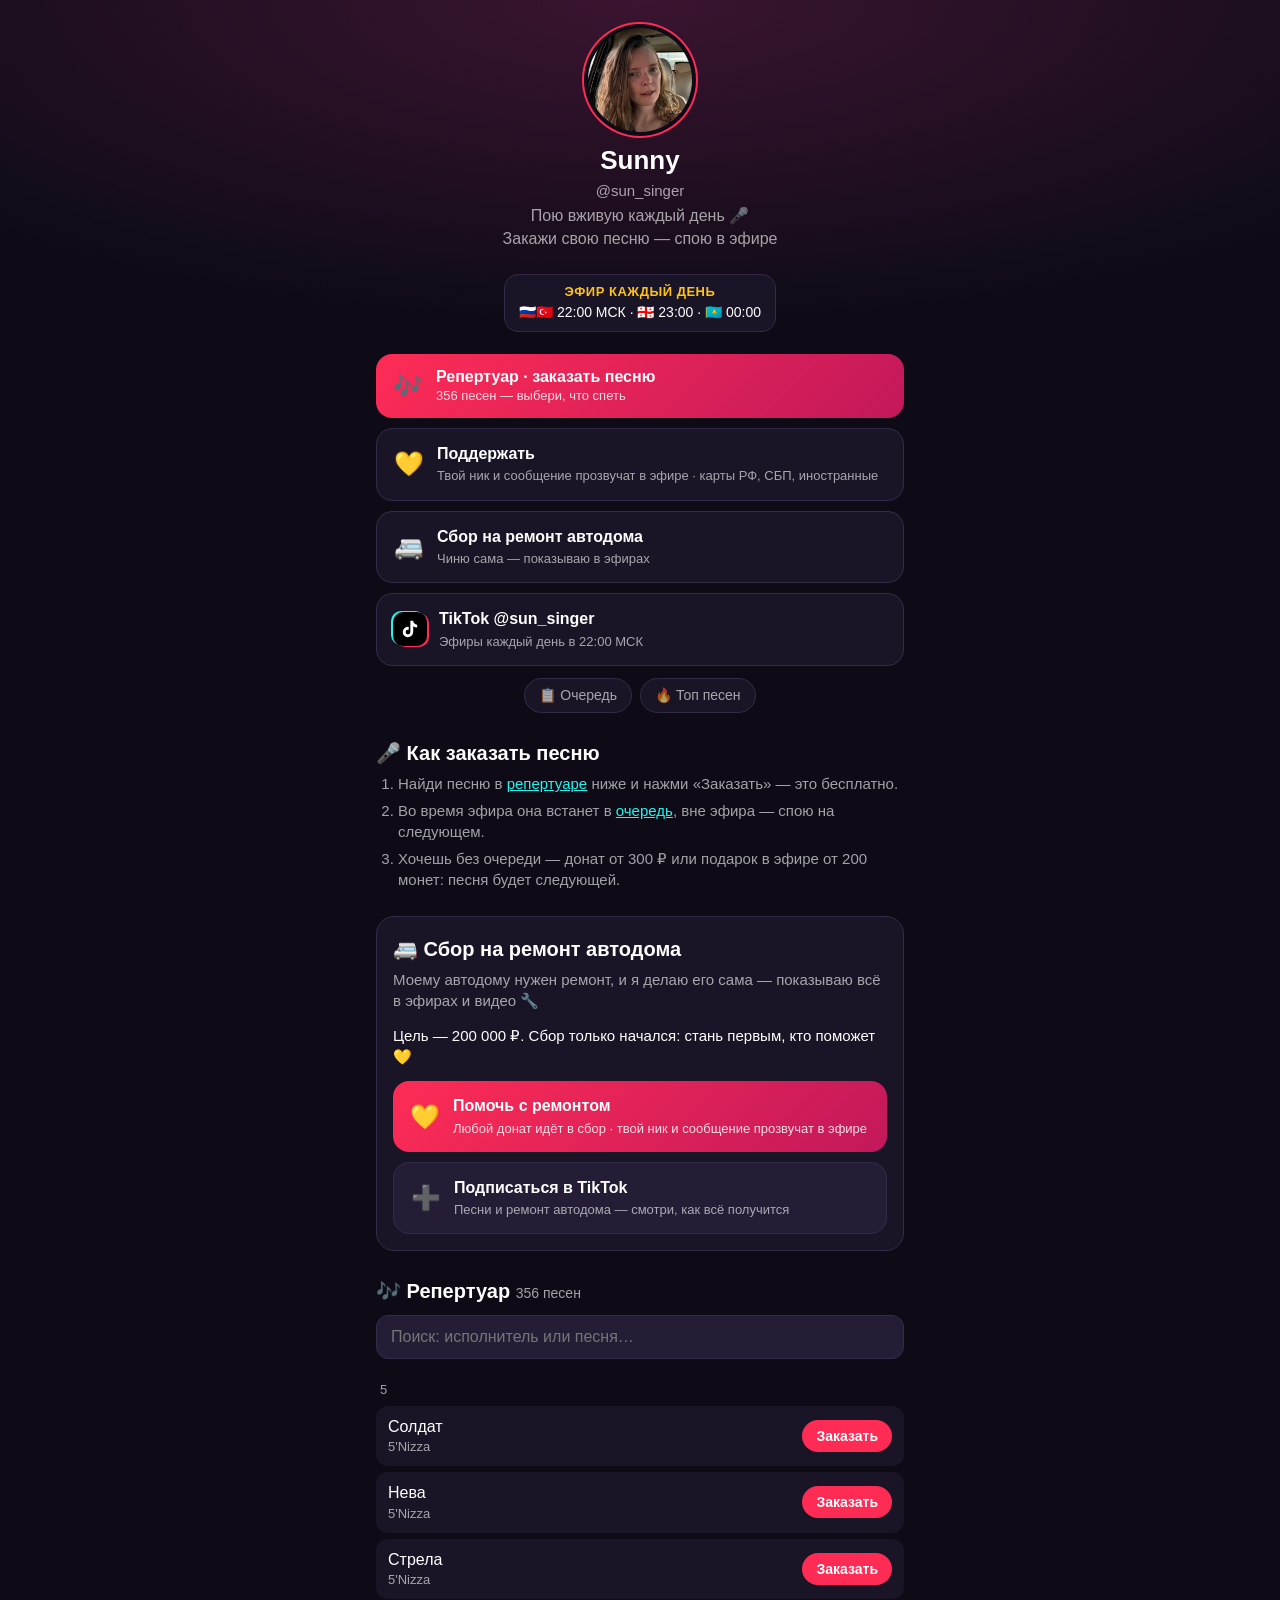
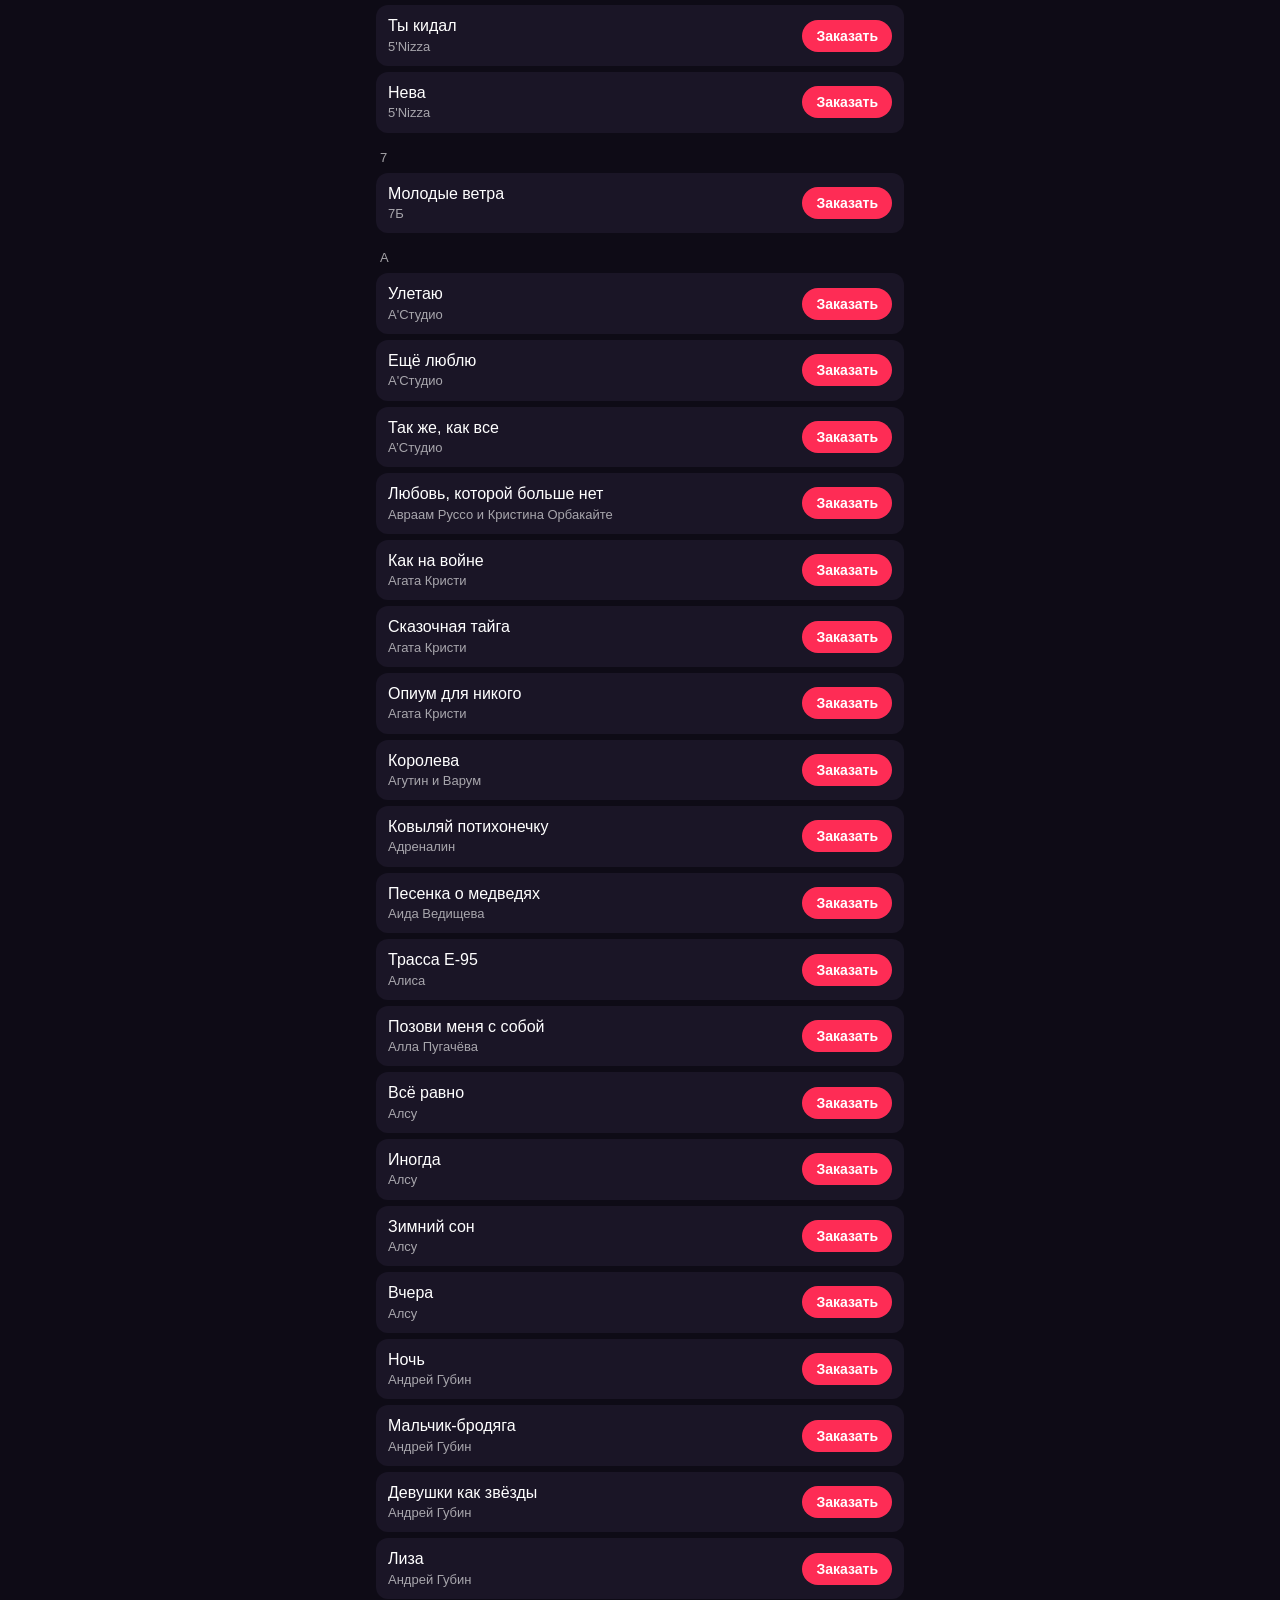
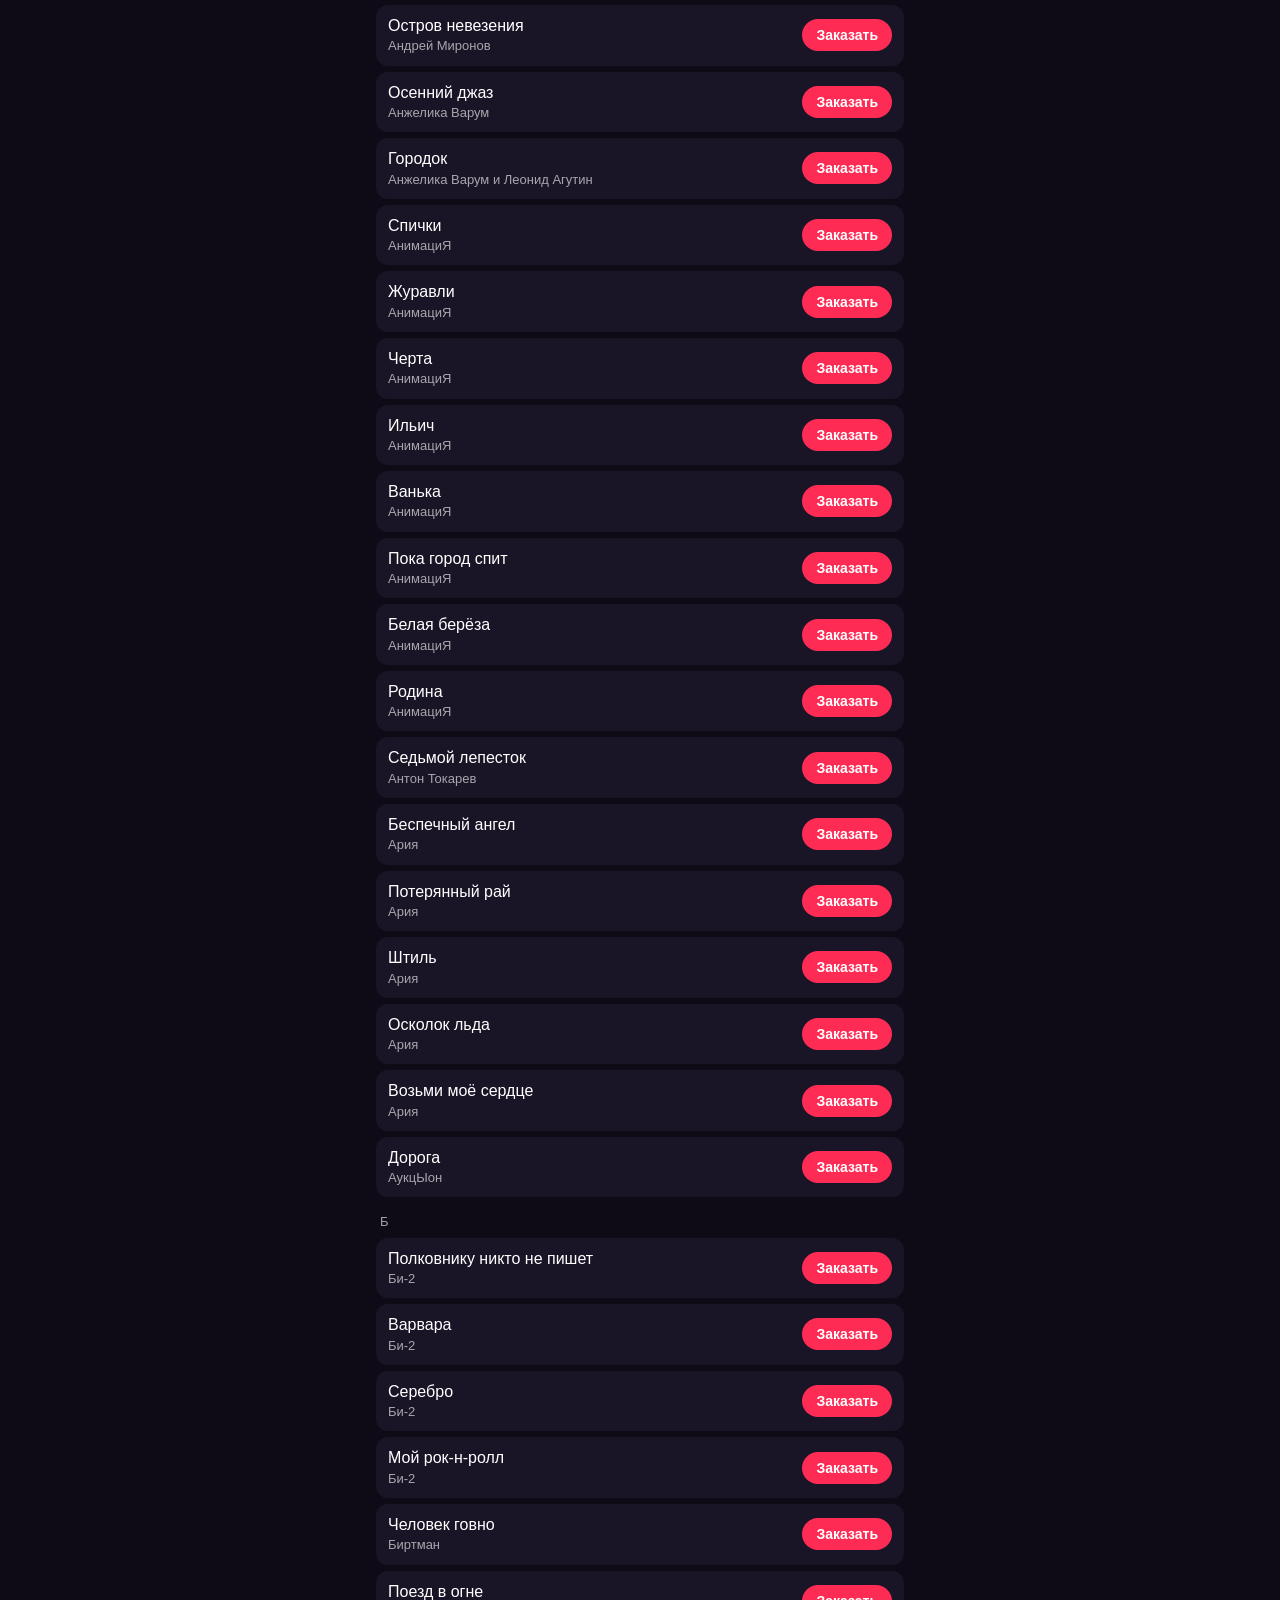
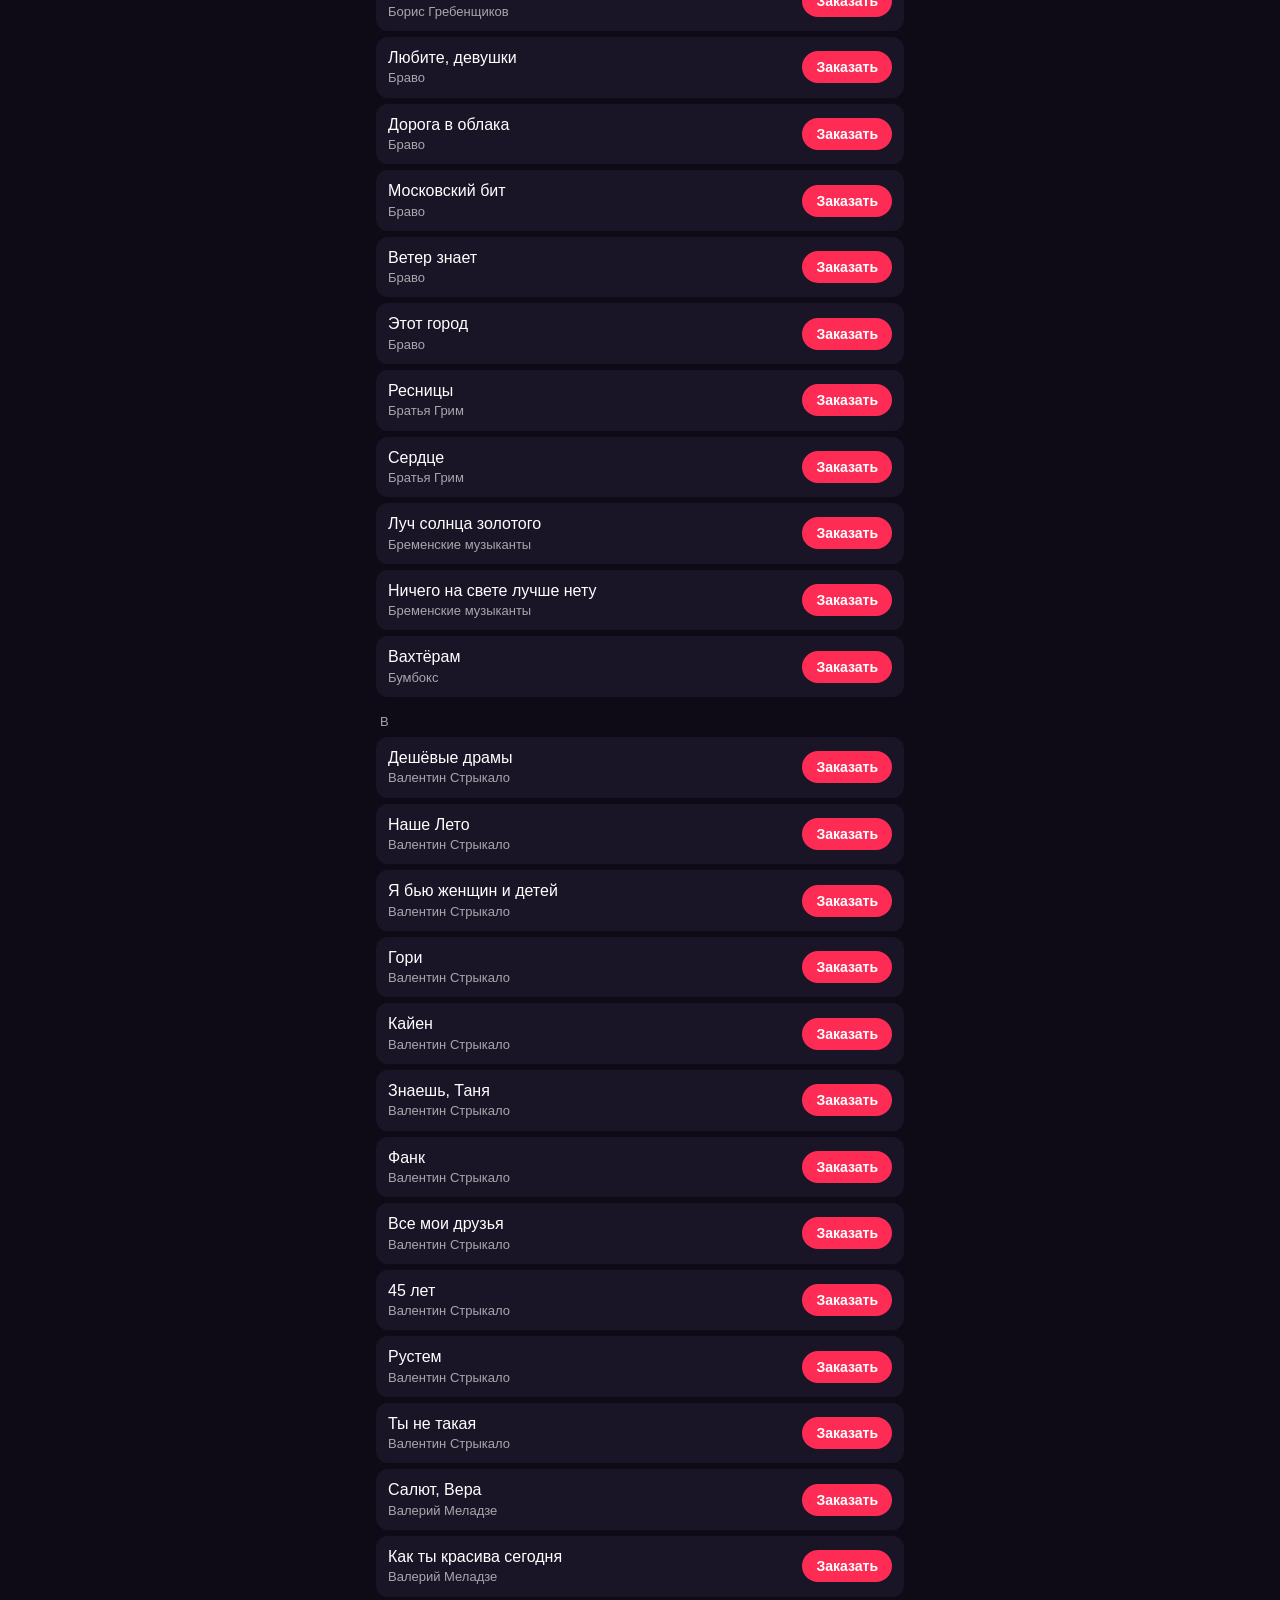
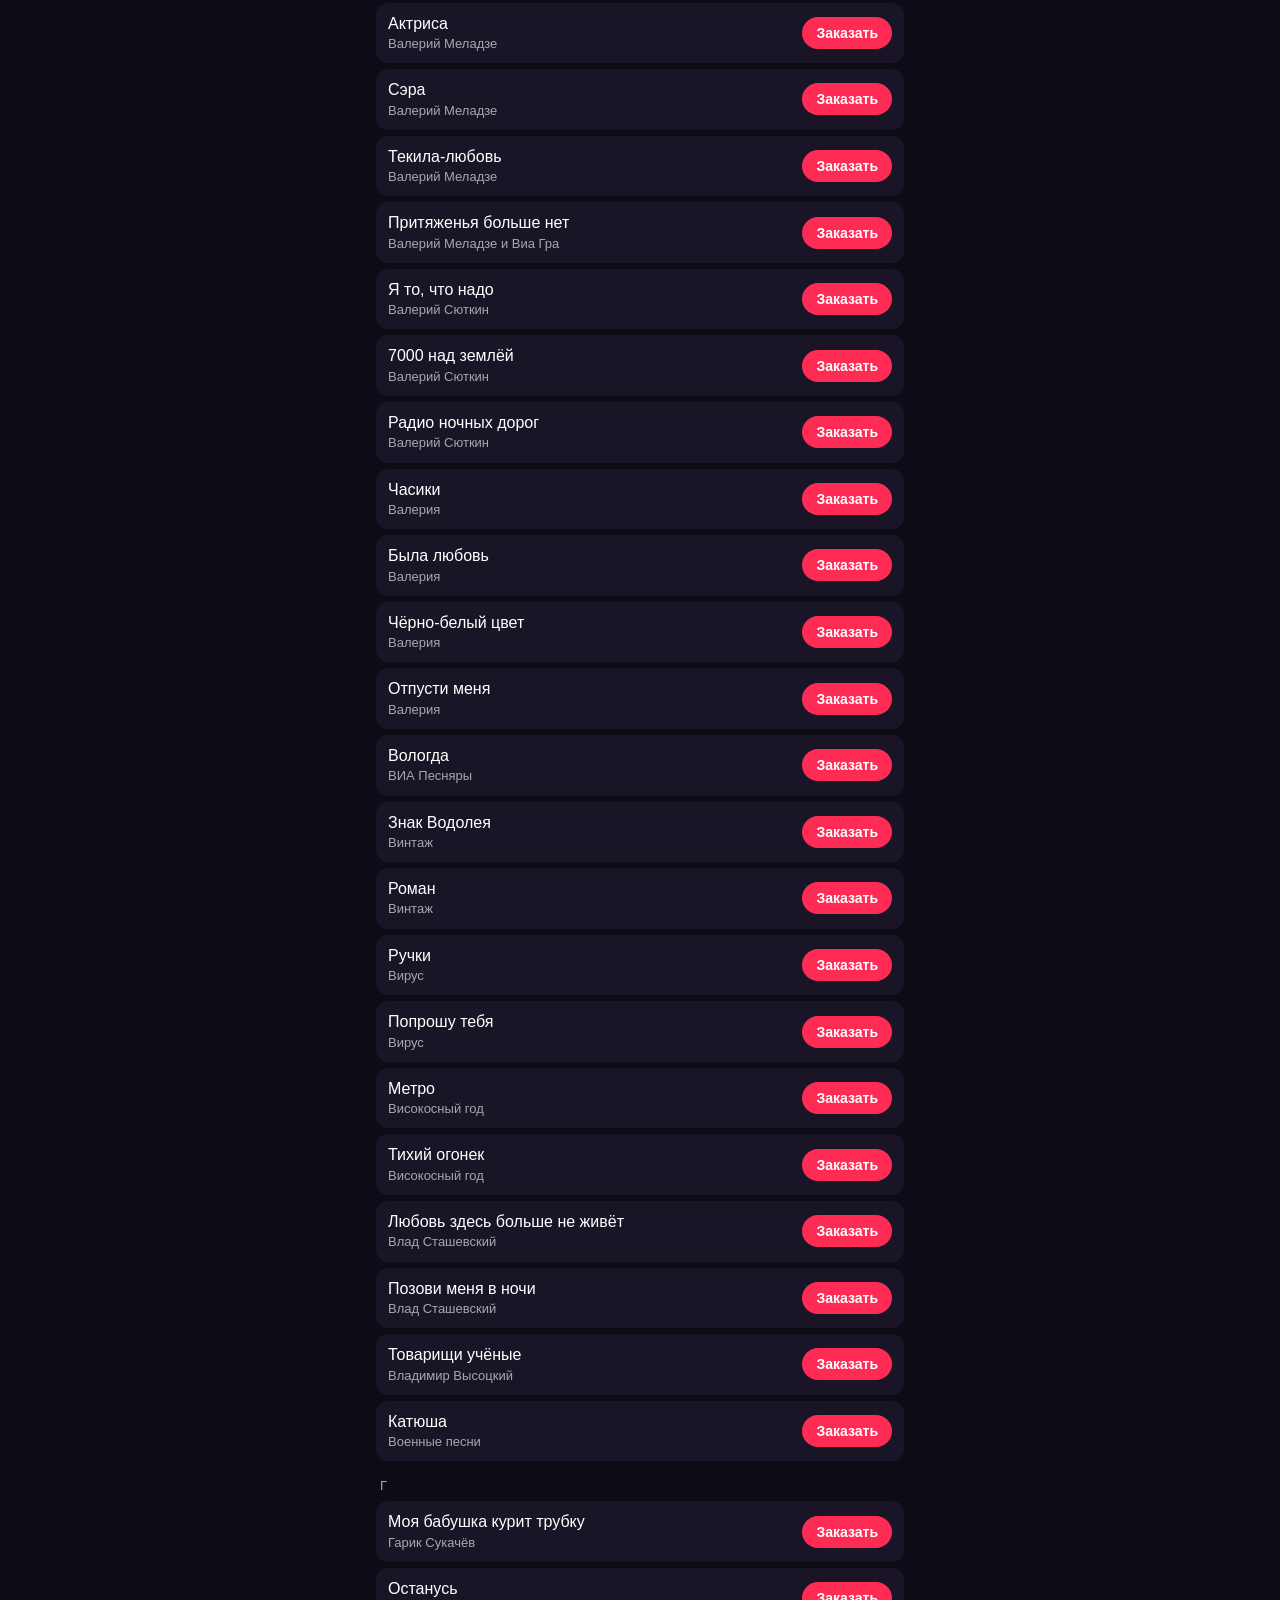
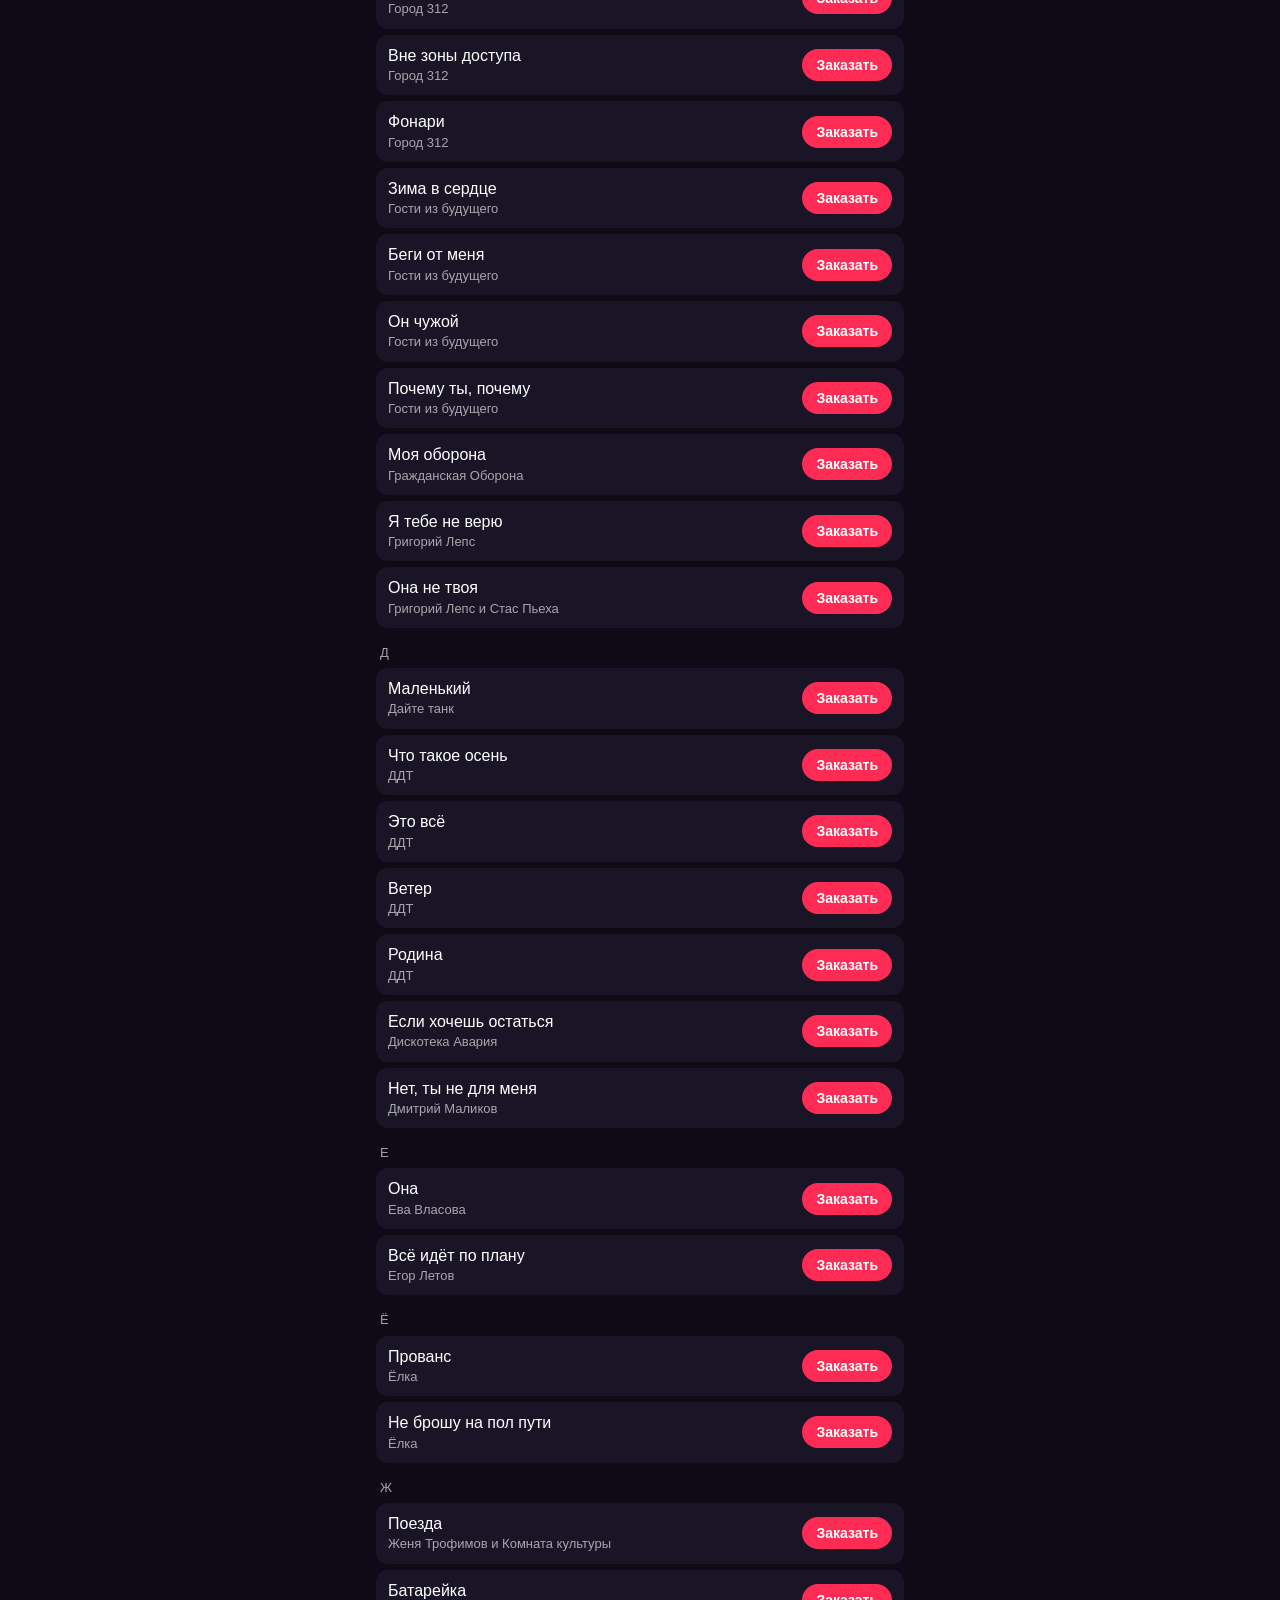
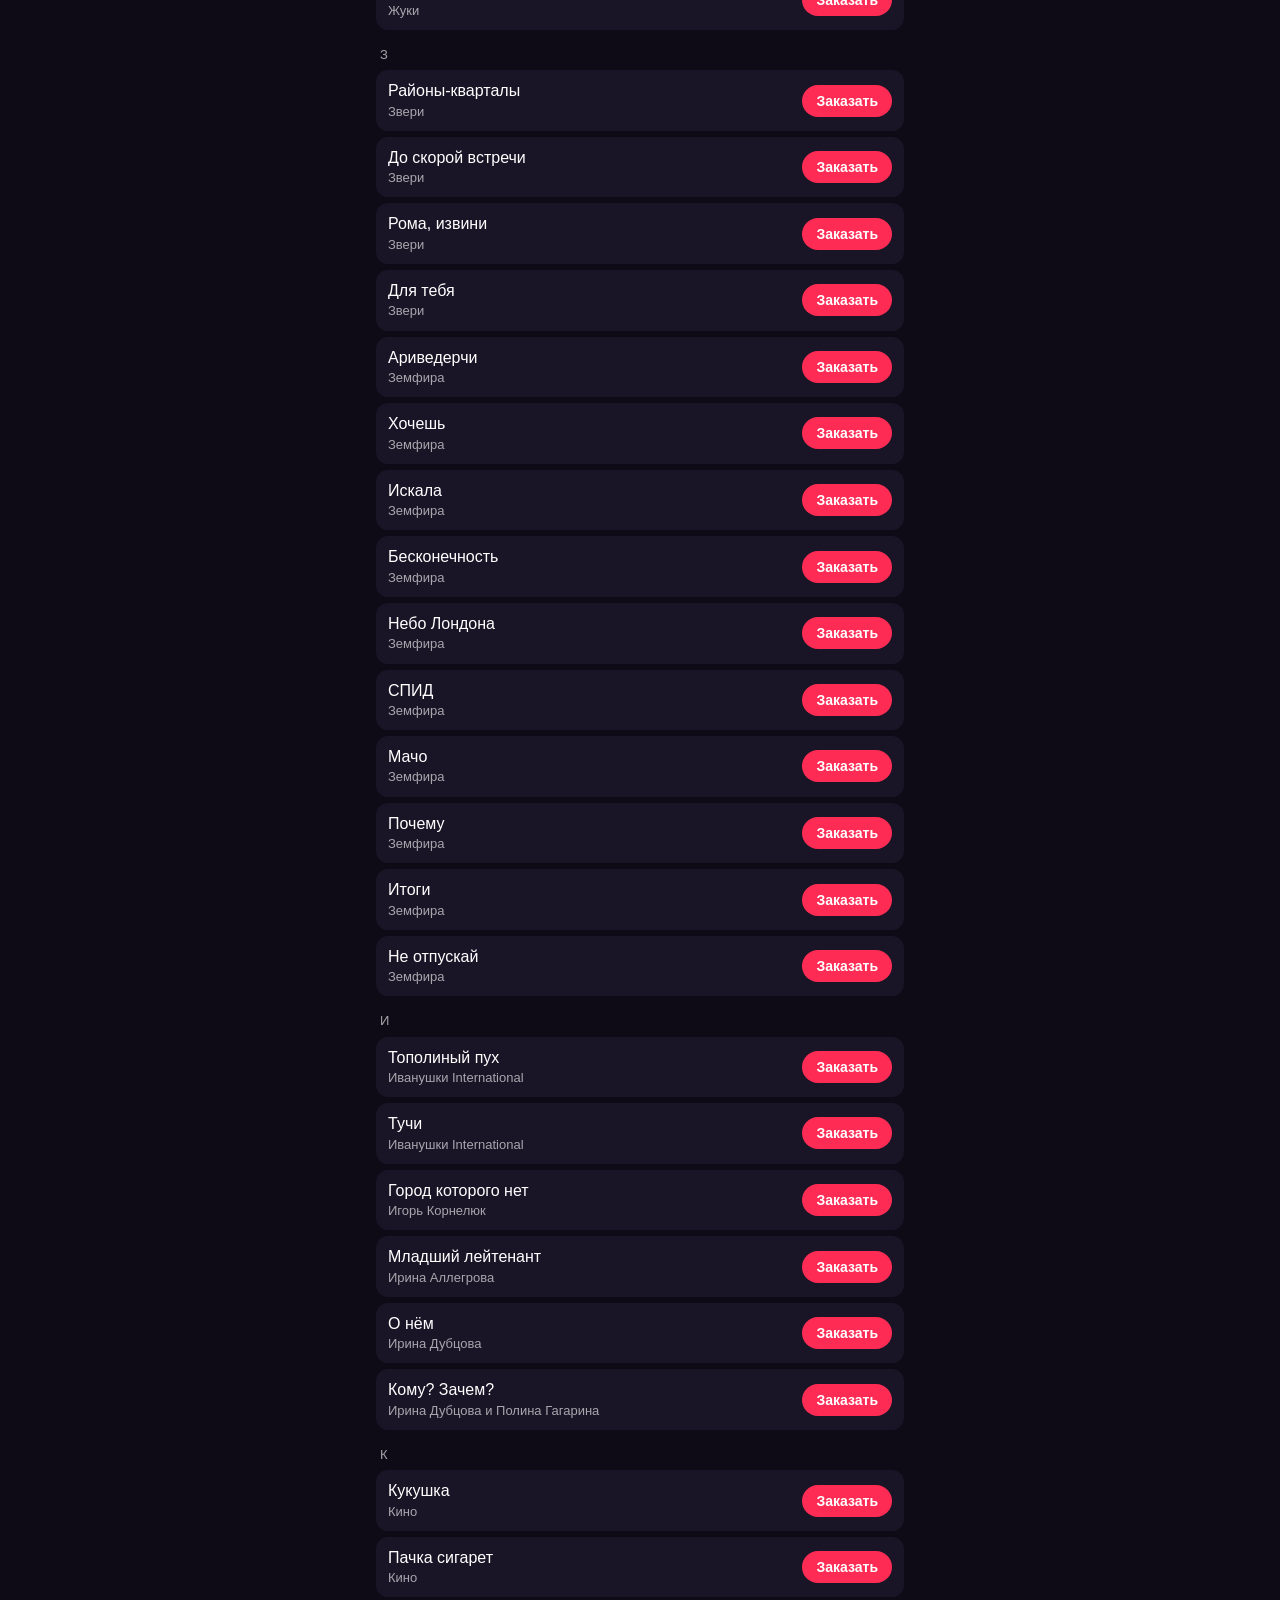
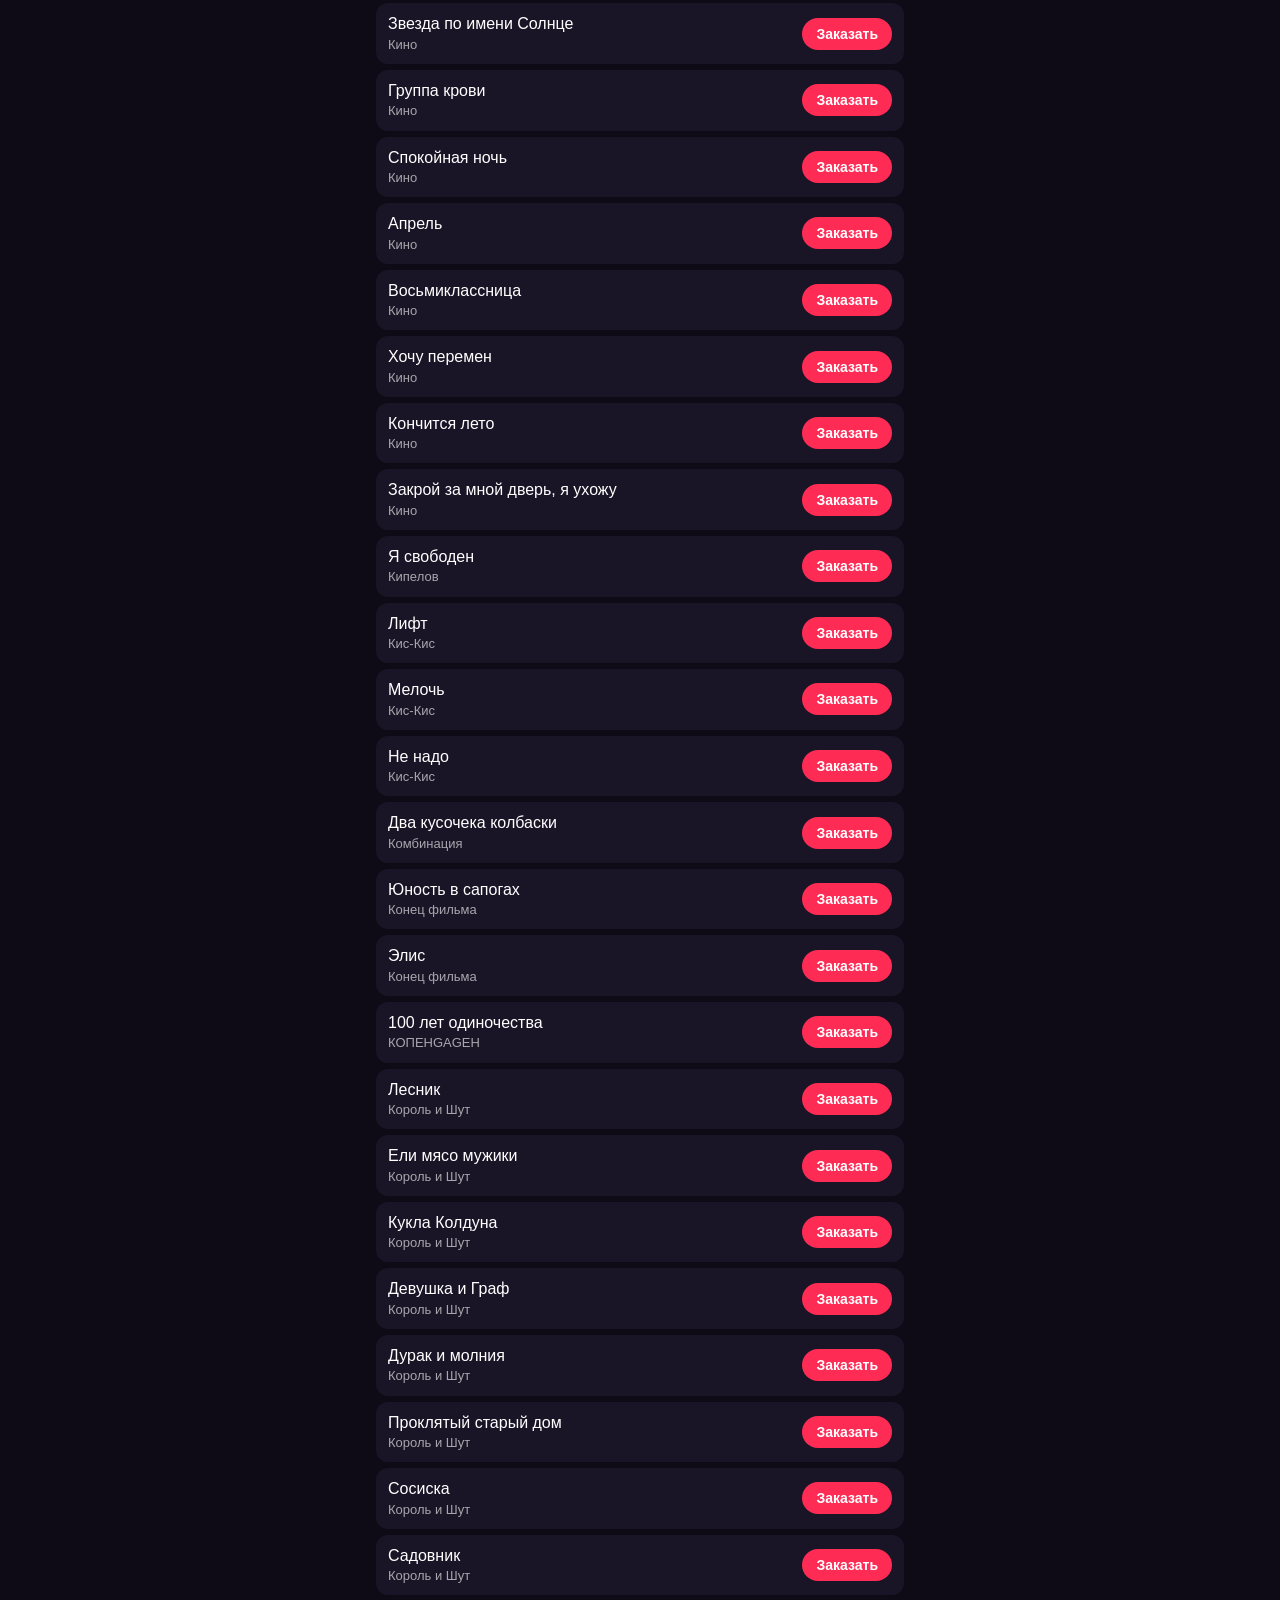
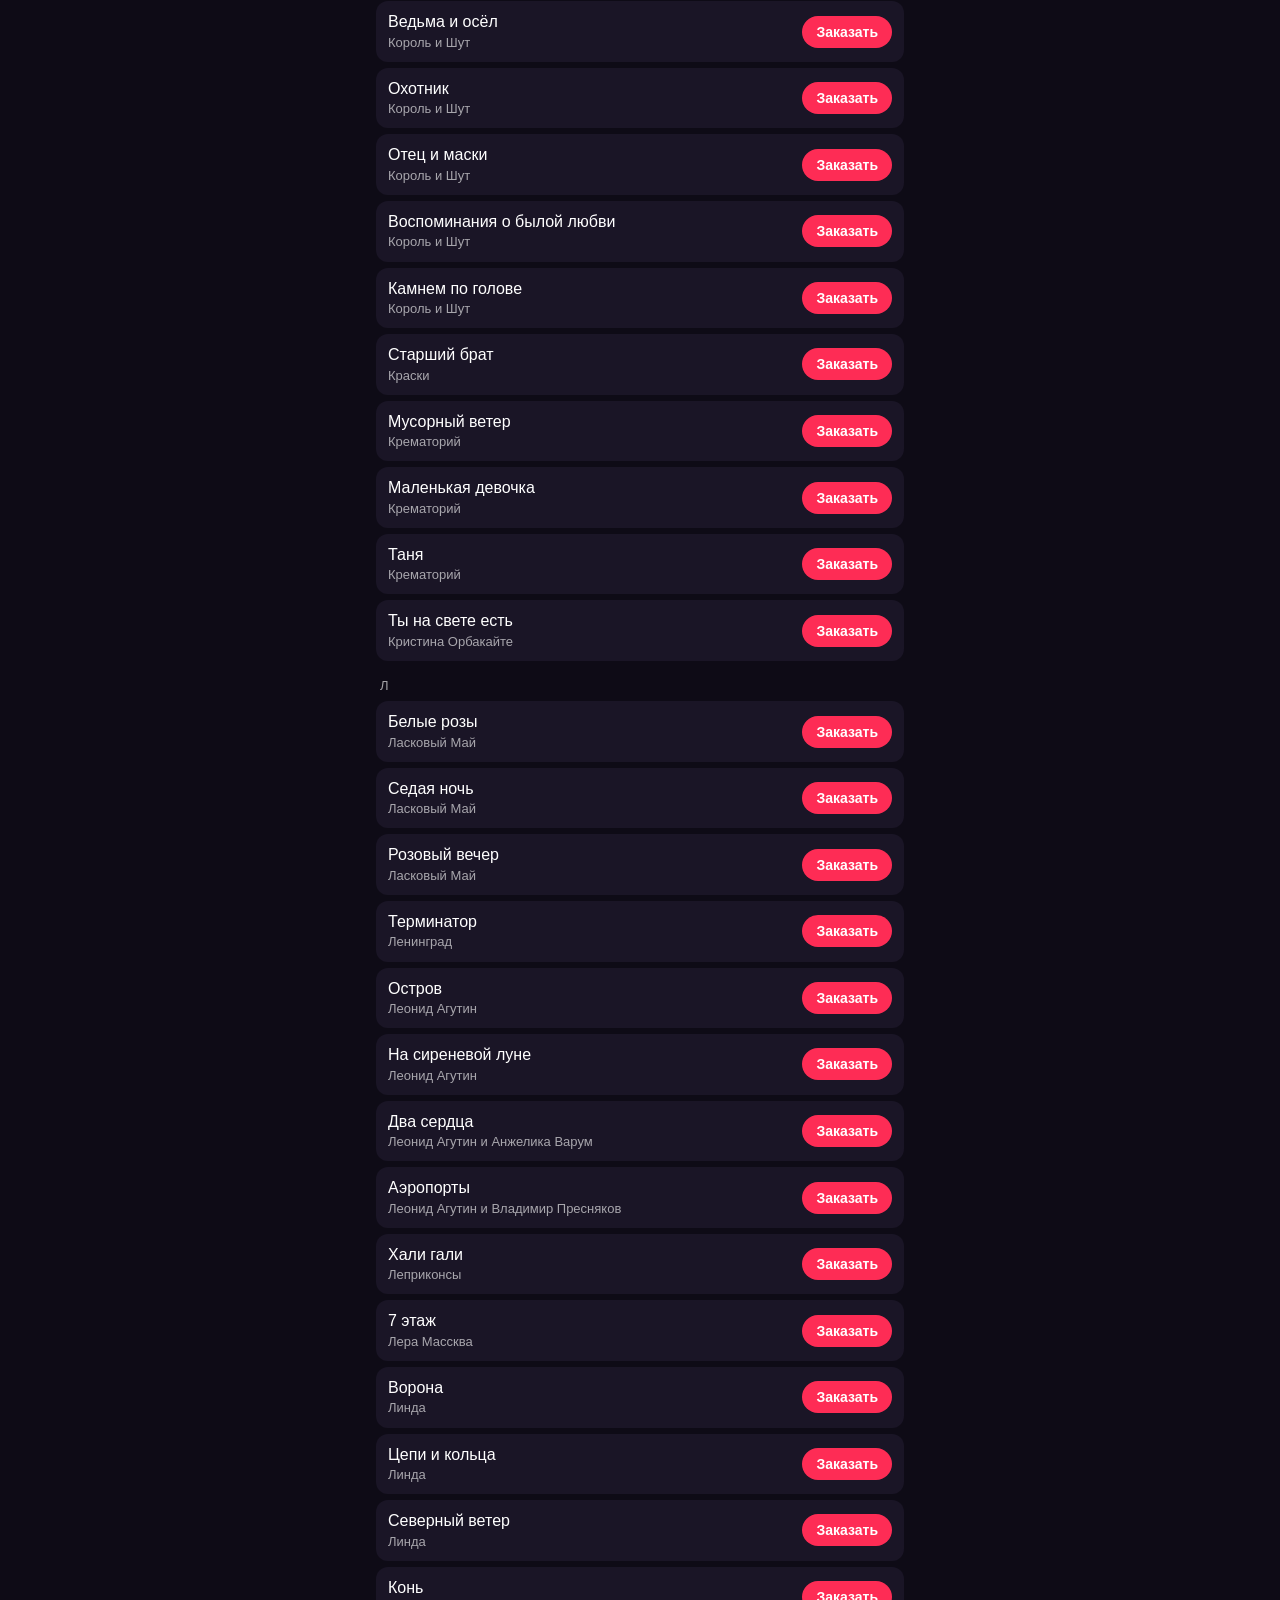
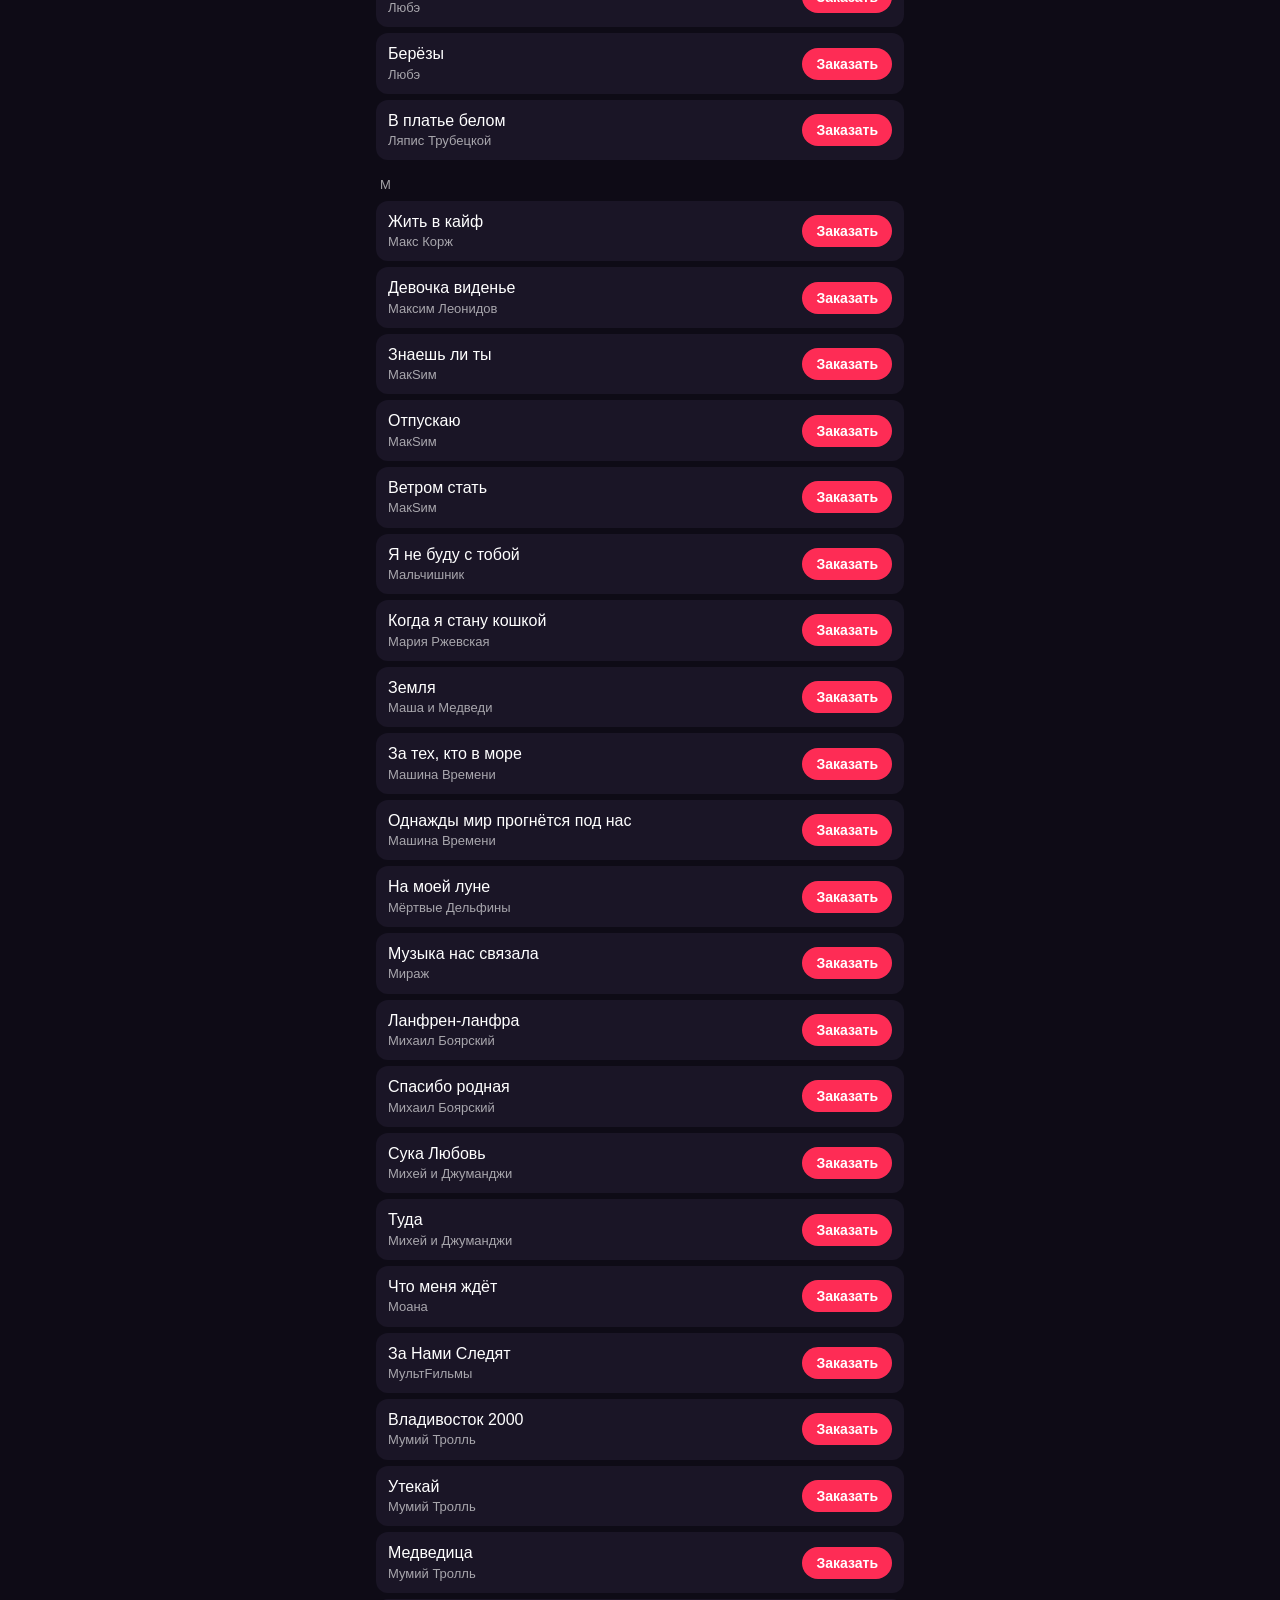
==== commit d69c0b98: "Убрано «пою из автодома» — сейчас не так" ====
--- a/index.html
+++ b/index.html
@@ -3,9 +3,9 @@
 <head>
 <meta charset="utf-8">
 <meta name="viewport" content="width=device-width, initial-scale=1, viewport-fit=cover">
-<title>Sunny 🚐 поёт из автодома</title>
-<meta name="description" content="Пою вживую из автодома в Португалии. Эфиры в TikTok каждый день в 22:00 МСК — закажи свою песню">
-<meta property="og:title" content="Sunny 🚐 поёт из автодома">
+<title>Sunny 🎤 пою вживую</title>
+<meta name="description" content="Пою вживую. Эфиры в TikTok каждый день в 22:00 МСК — закажи свою песню">
+<meta property="og:title" content="Sunny 🎤 пою вживую">
 <meta property="og:description" content="Эфиры в TikTok каждый день в 22:00 МСК — закажи свою песню">
 <meta property="og:image" content="https://sunny-sings.github.io/avatar.jpg">
 <meta property="og:url" content="https://sunny-sings.github.io/">
@@ -19,7 +19,7 @@
   <header class="head">
     <img class="ava" src="avatar.jpg" alt="Sunny" width="104" height="104">
     <h1>Sunny <span>@sun_singer</span></h1>
-    <p class="sub">Пою вживую из автодома в Португалии 🚐🇵🇹<br>Закажи свою песню — спою в эфире</p>
+    <p class="sub">Пою вживую каждый день 🎤<br>Закажи свою песню — спою в эфире</p>
     <a class="live" id="live" hidden target="_blank" rel="noopener"><i></i> <span id="live-t">Сейчас в эфире</span></a>
     <div class="when" id="when"><b>Эфир каждый день</b><span>🇷🇺🇹🇷 22:00 МСК · 🇬🇪 23:00 · 🇰🇿 00:00</span></div>
   </header>
@@ -38,7 +38,7 @@
 
   <section id="repair" class="repair">
     <h2>🚐 Сбор на ремонт автодома</h2>
-    <p>Автодом — мой дом и моя сцена: отсюда я пою все эфиры. Сейчас ему нужен ремонт, и я делаю его сама — показываю всё в эфирах и видео 🔧</p>
+    <p>Моему автодому нужен ремонт, и я делаю его сама — показываю всё в эфирах и видео 🔧</p>
     <div class="goal" id="goal" hidden>
       <div class="bar"><i id="g-bar"></i></div>
       <p id="g-line"><b id="g-raised"></b> из <span id="g-goal"></span> · <b id="g-pct"></b></p>
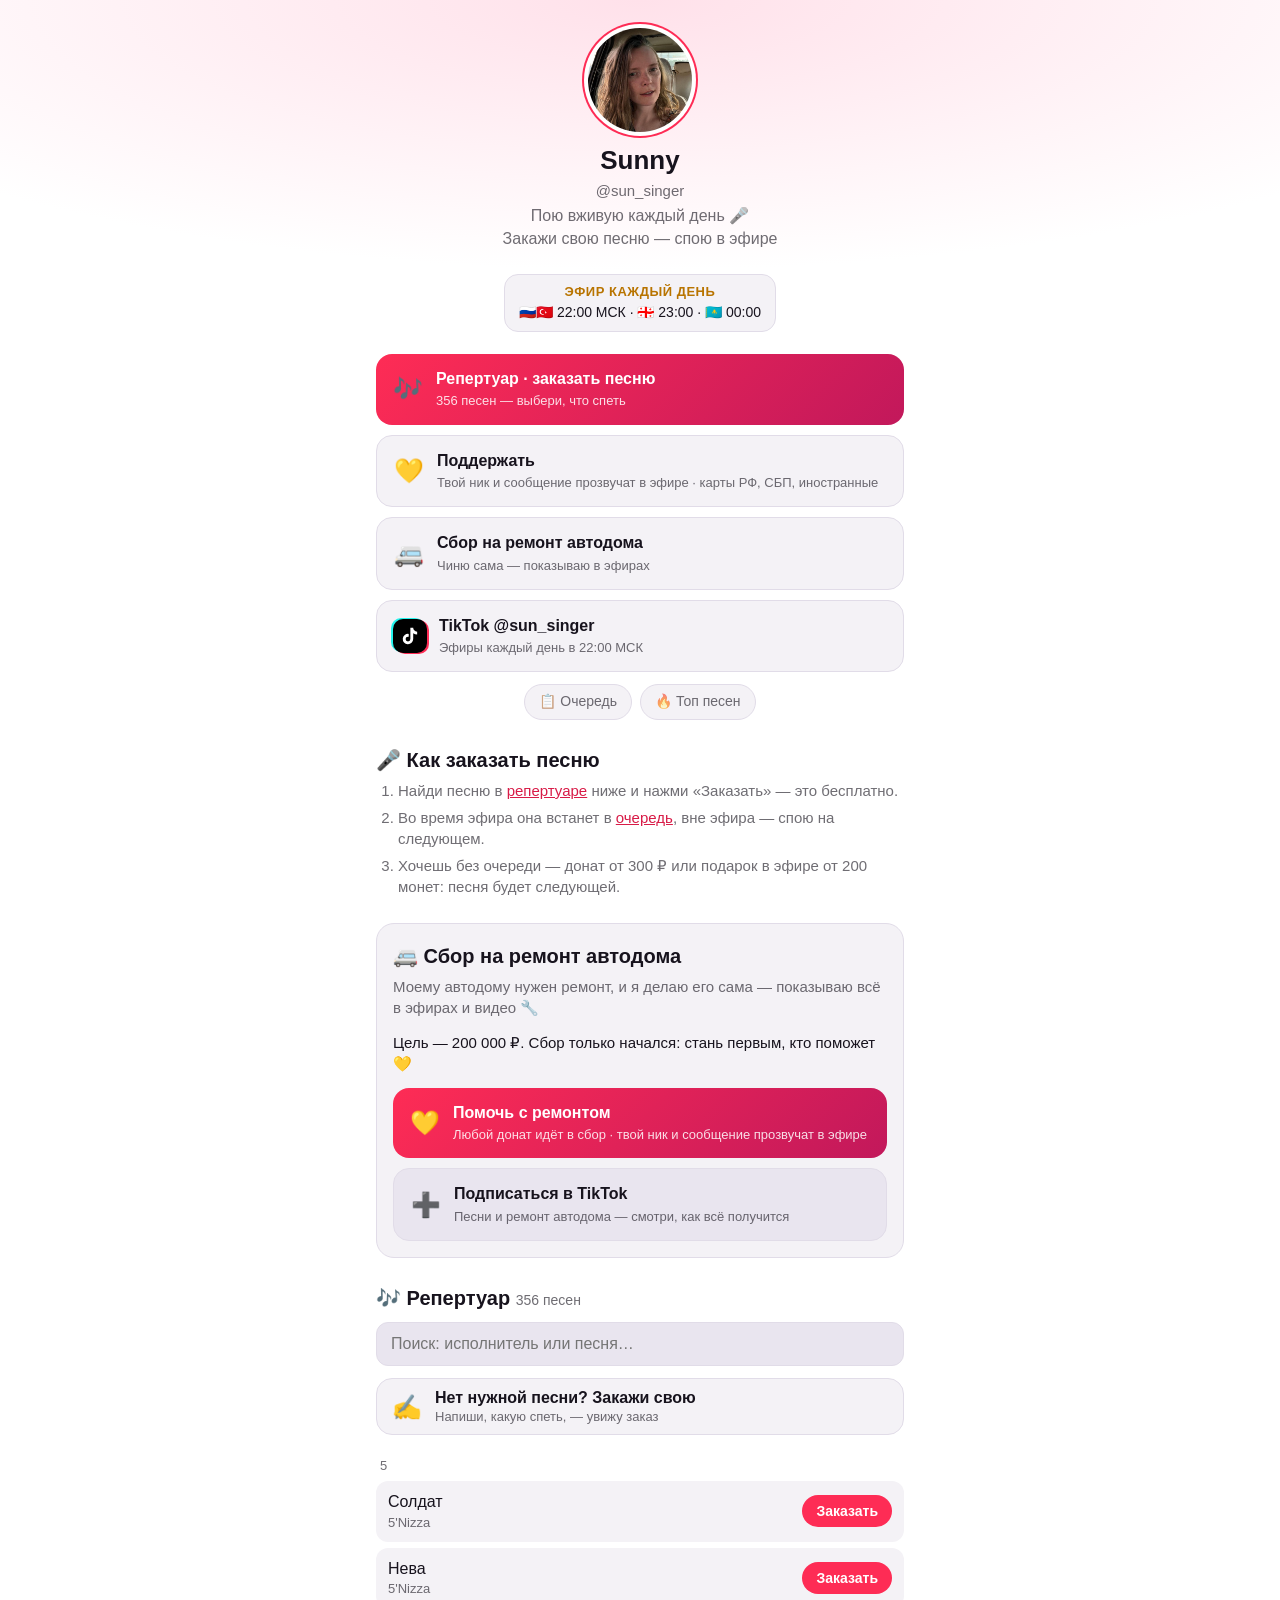
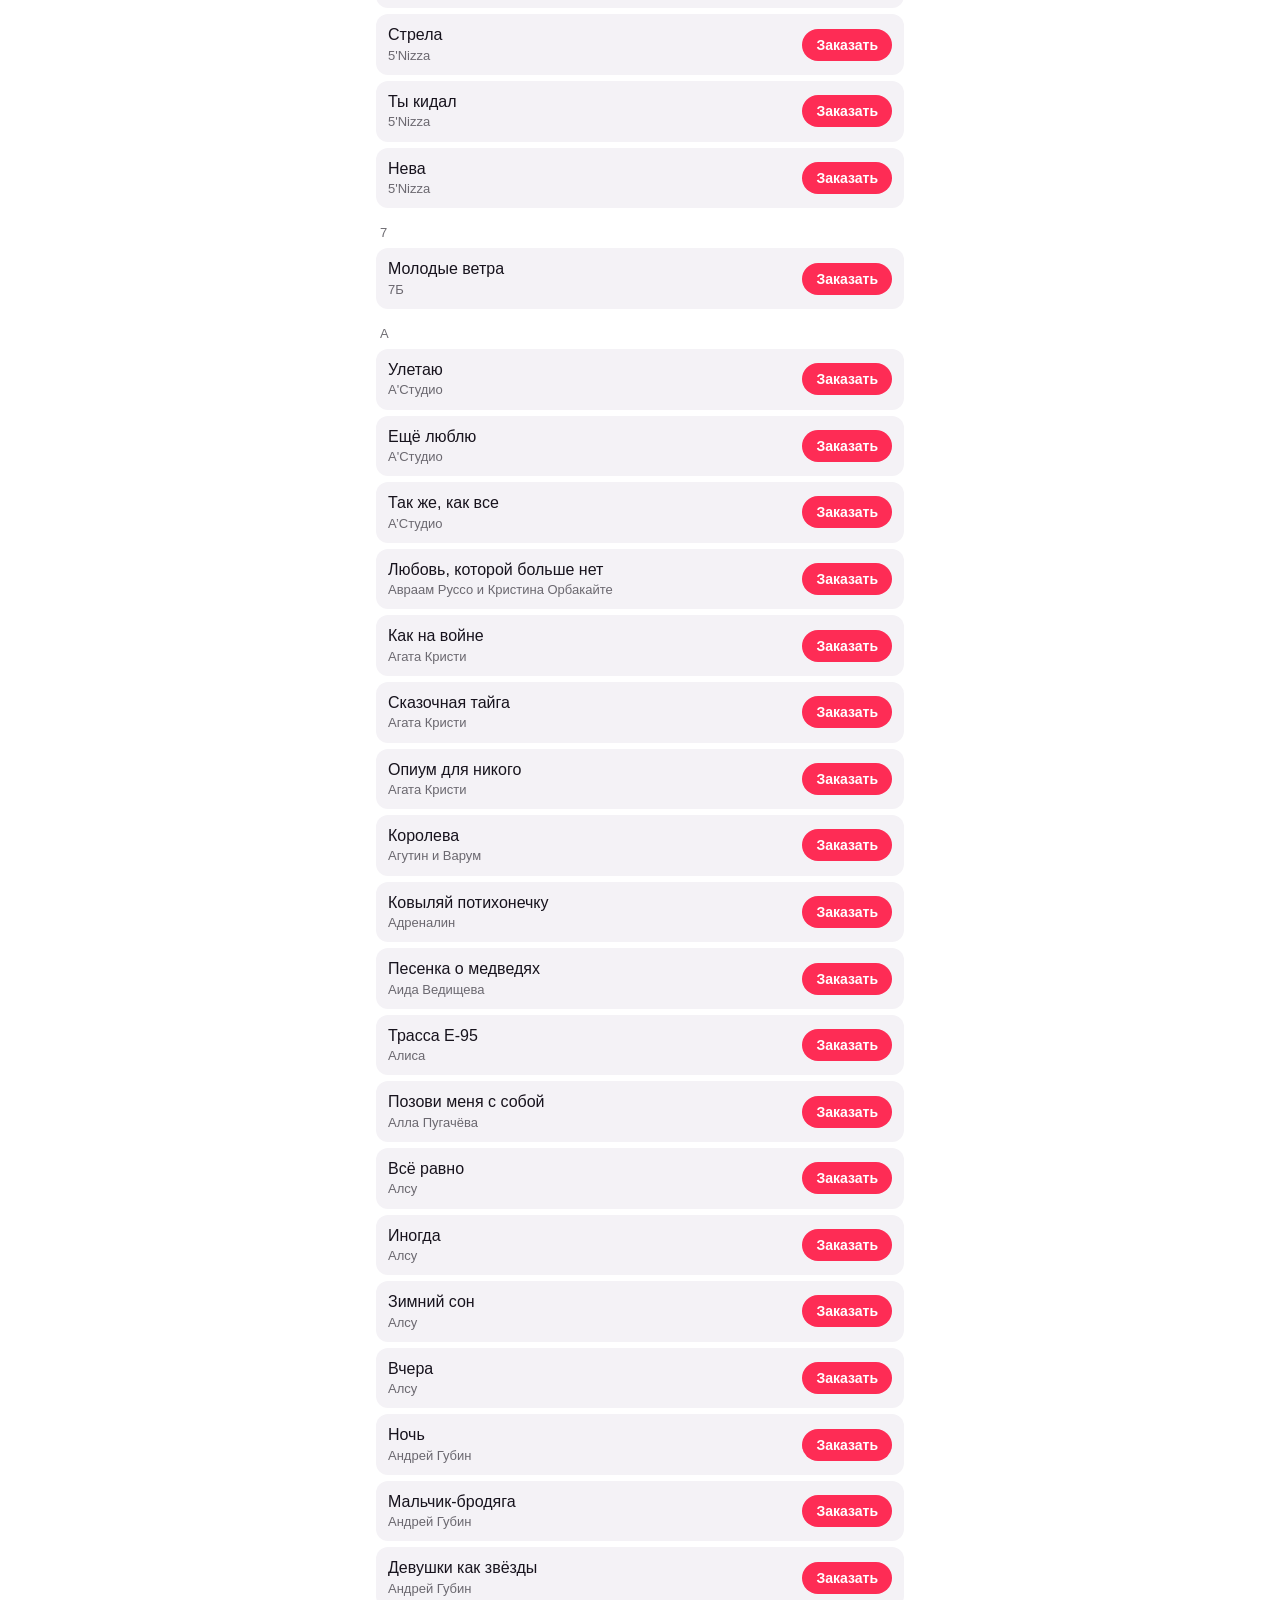
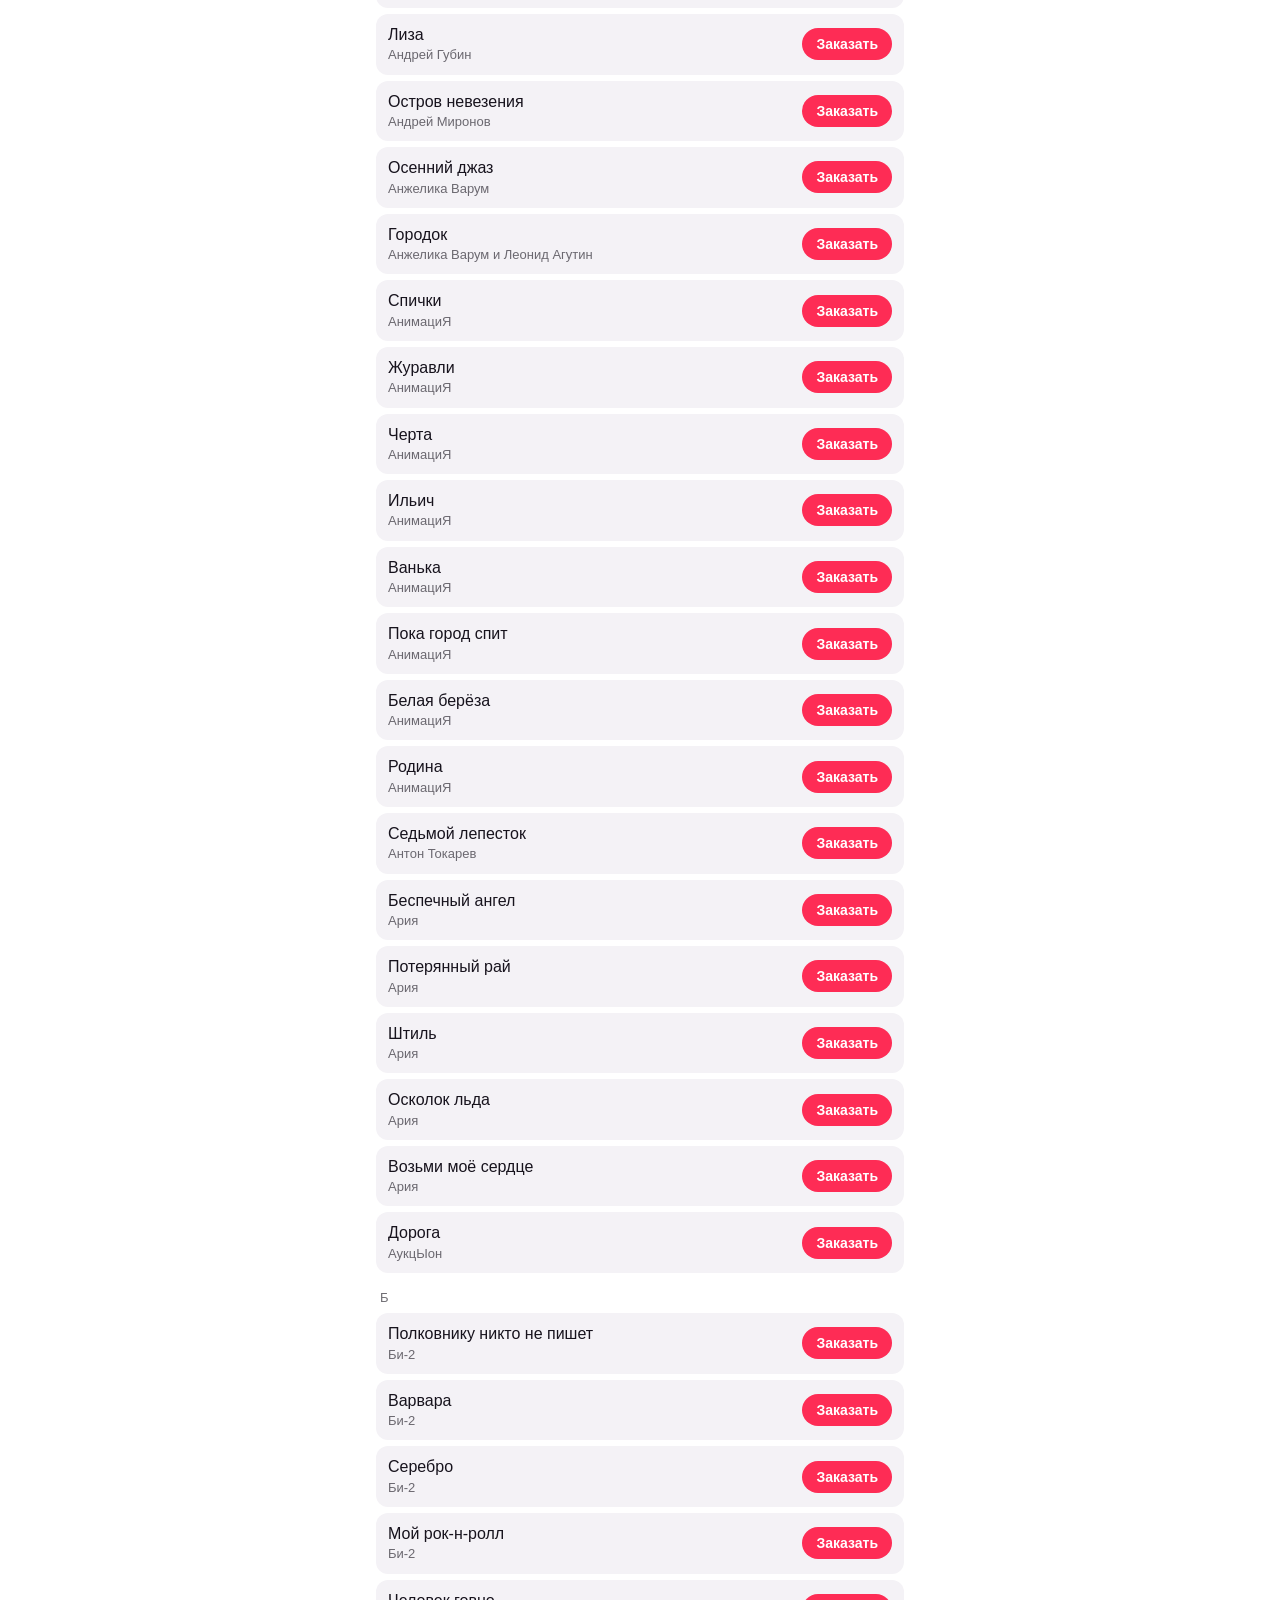
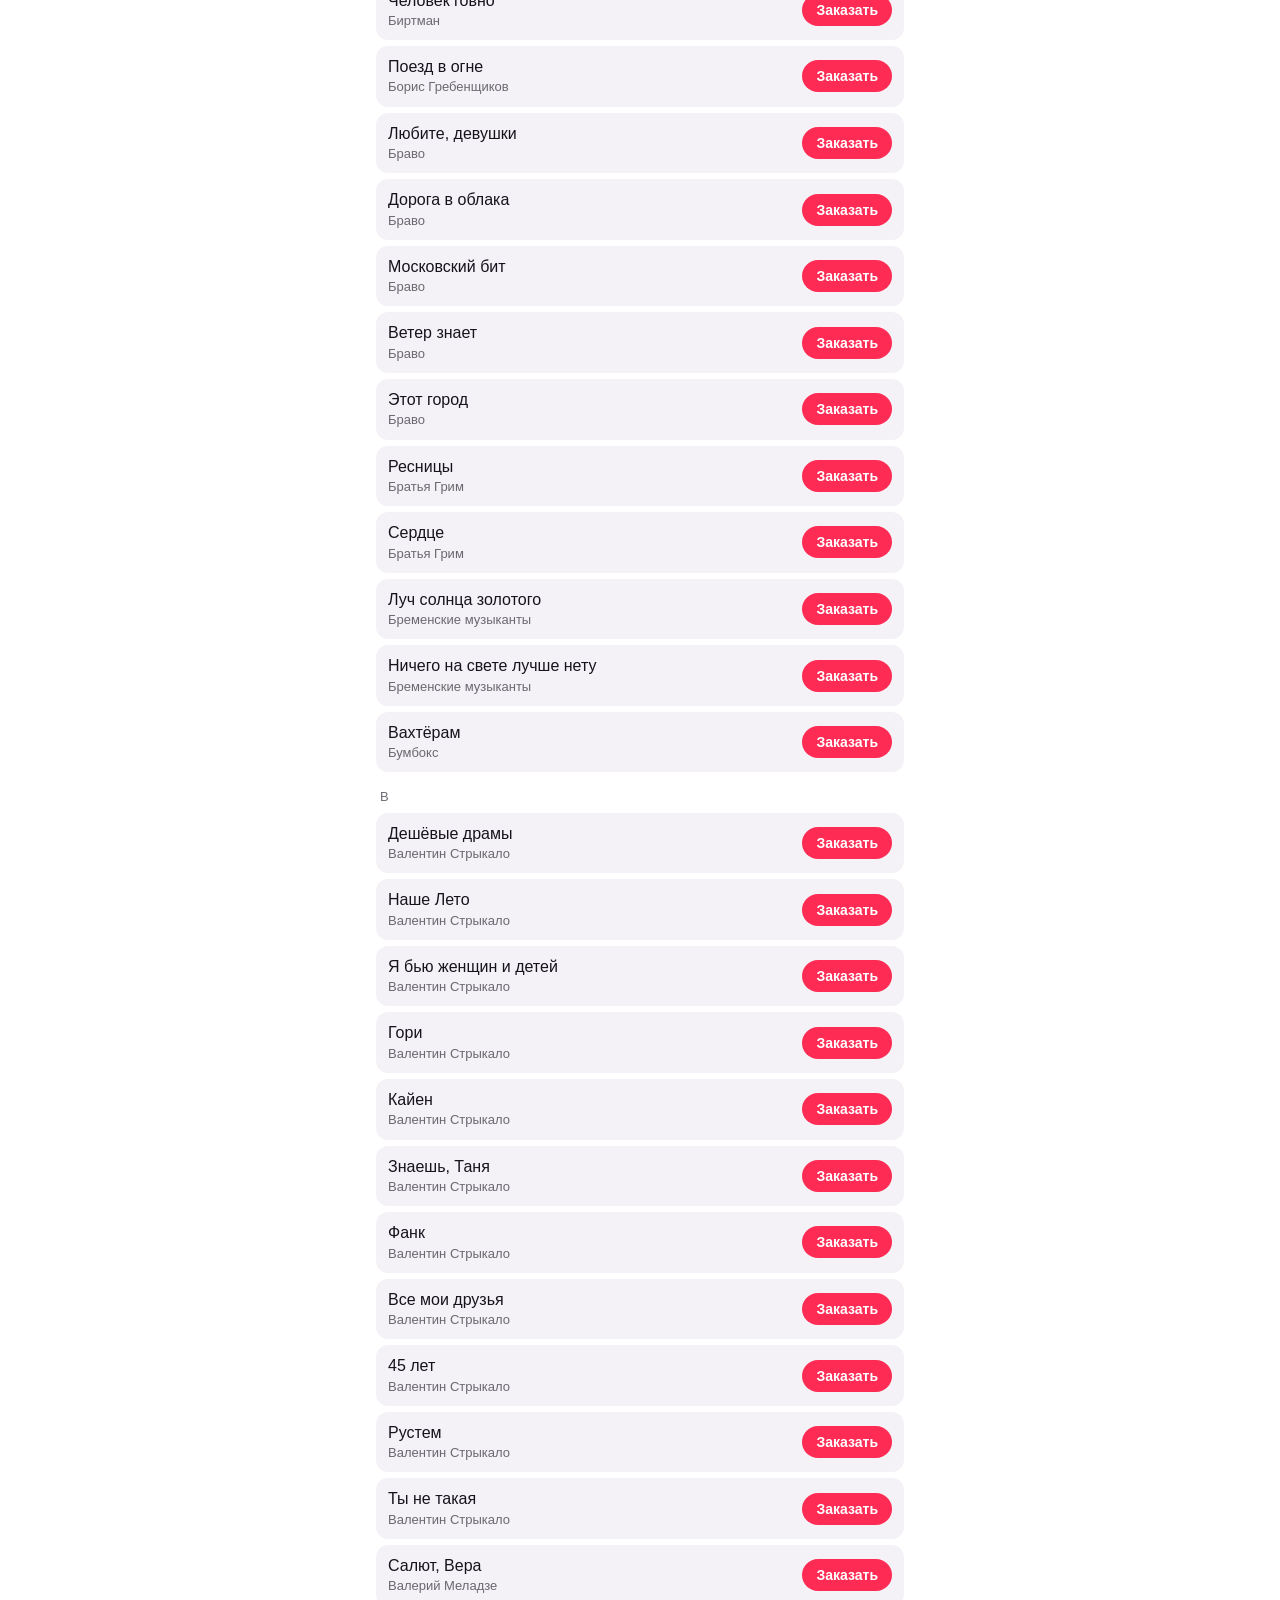
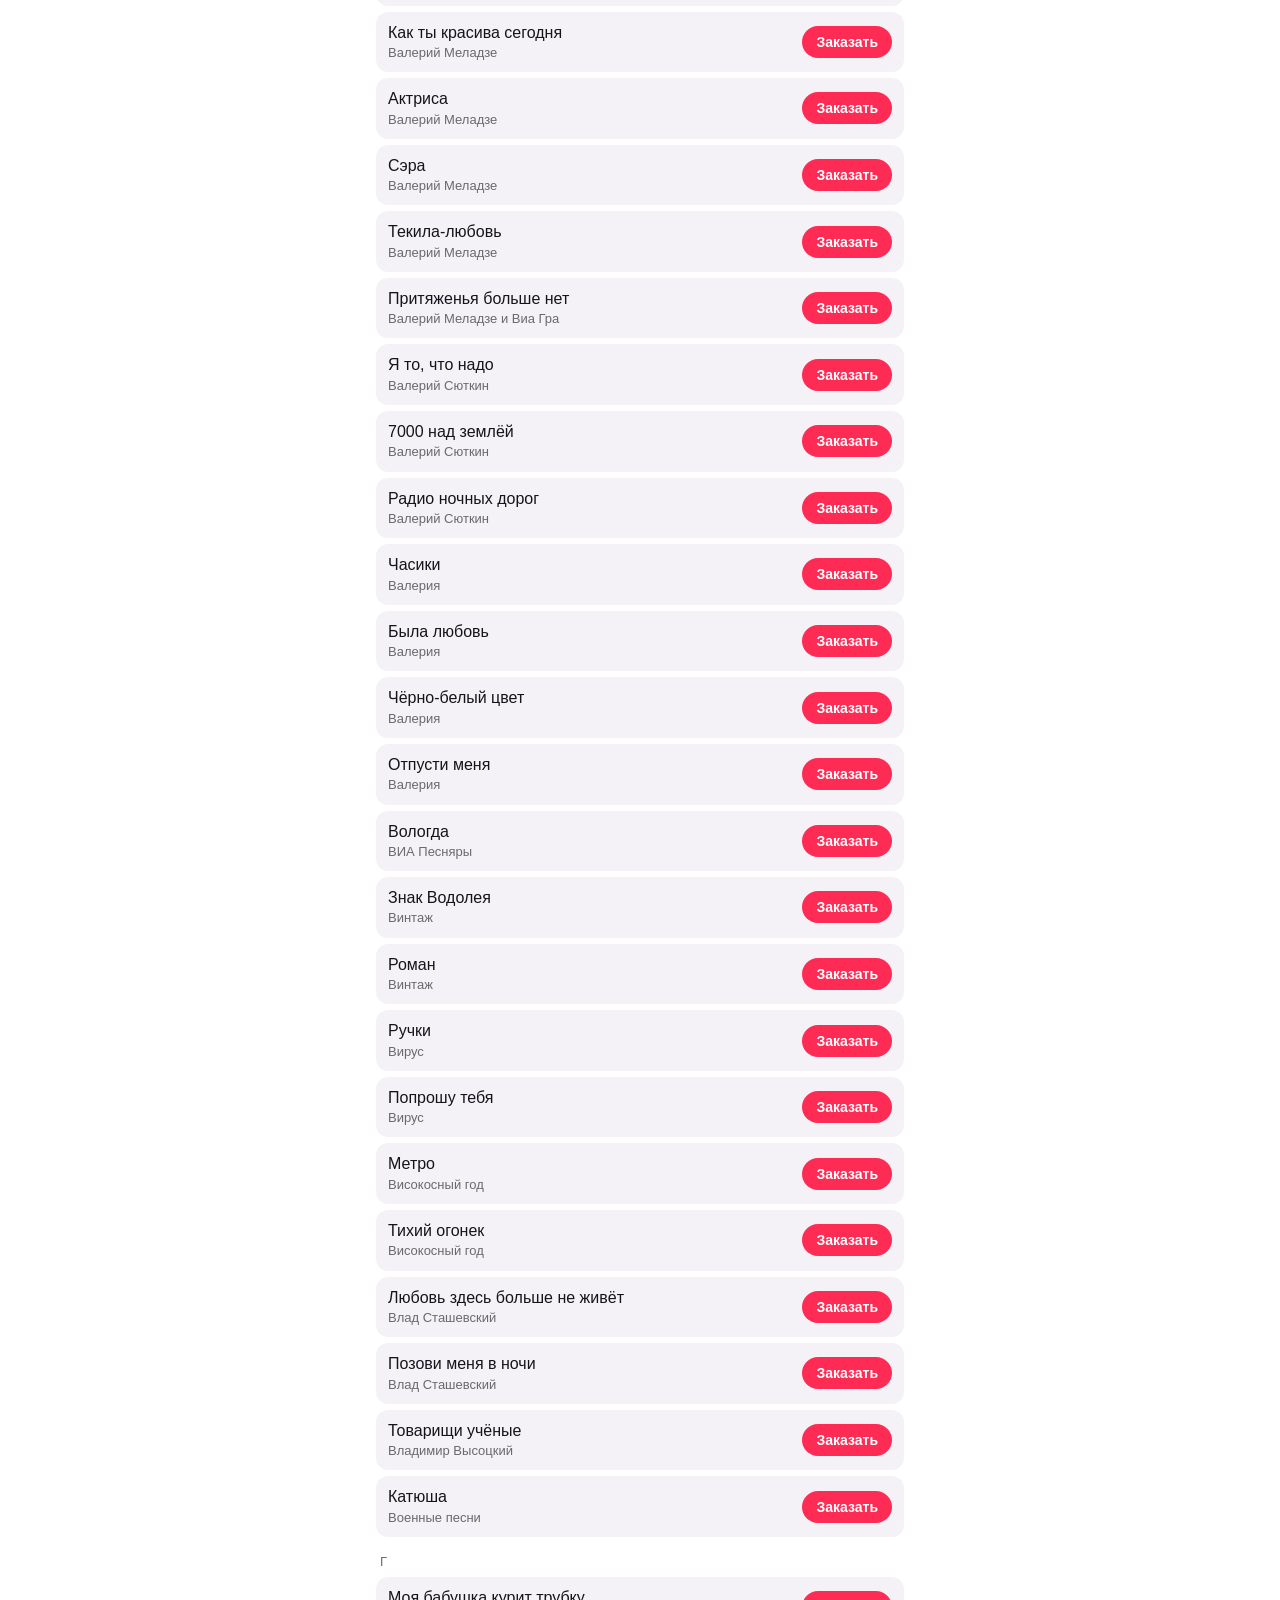
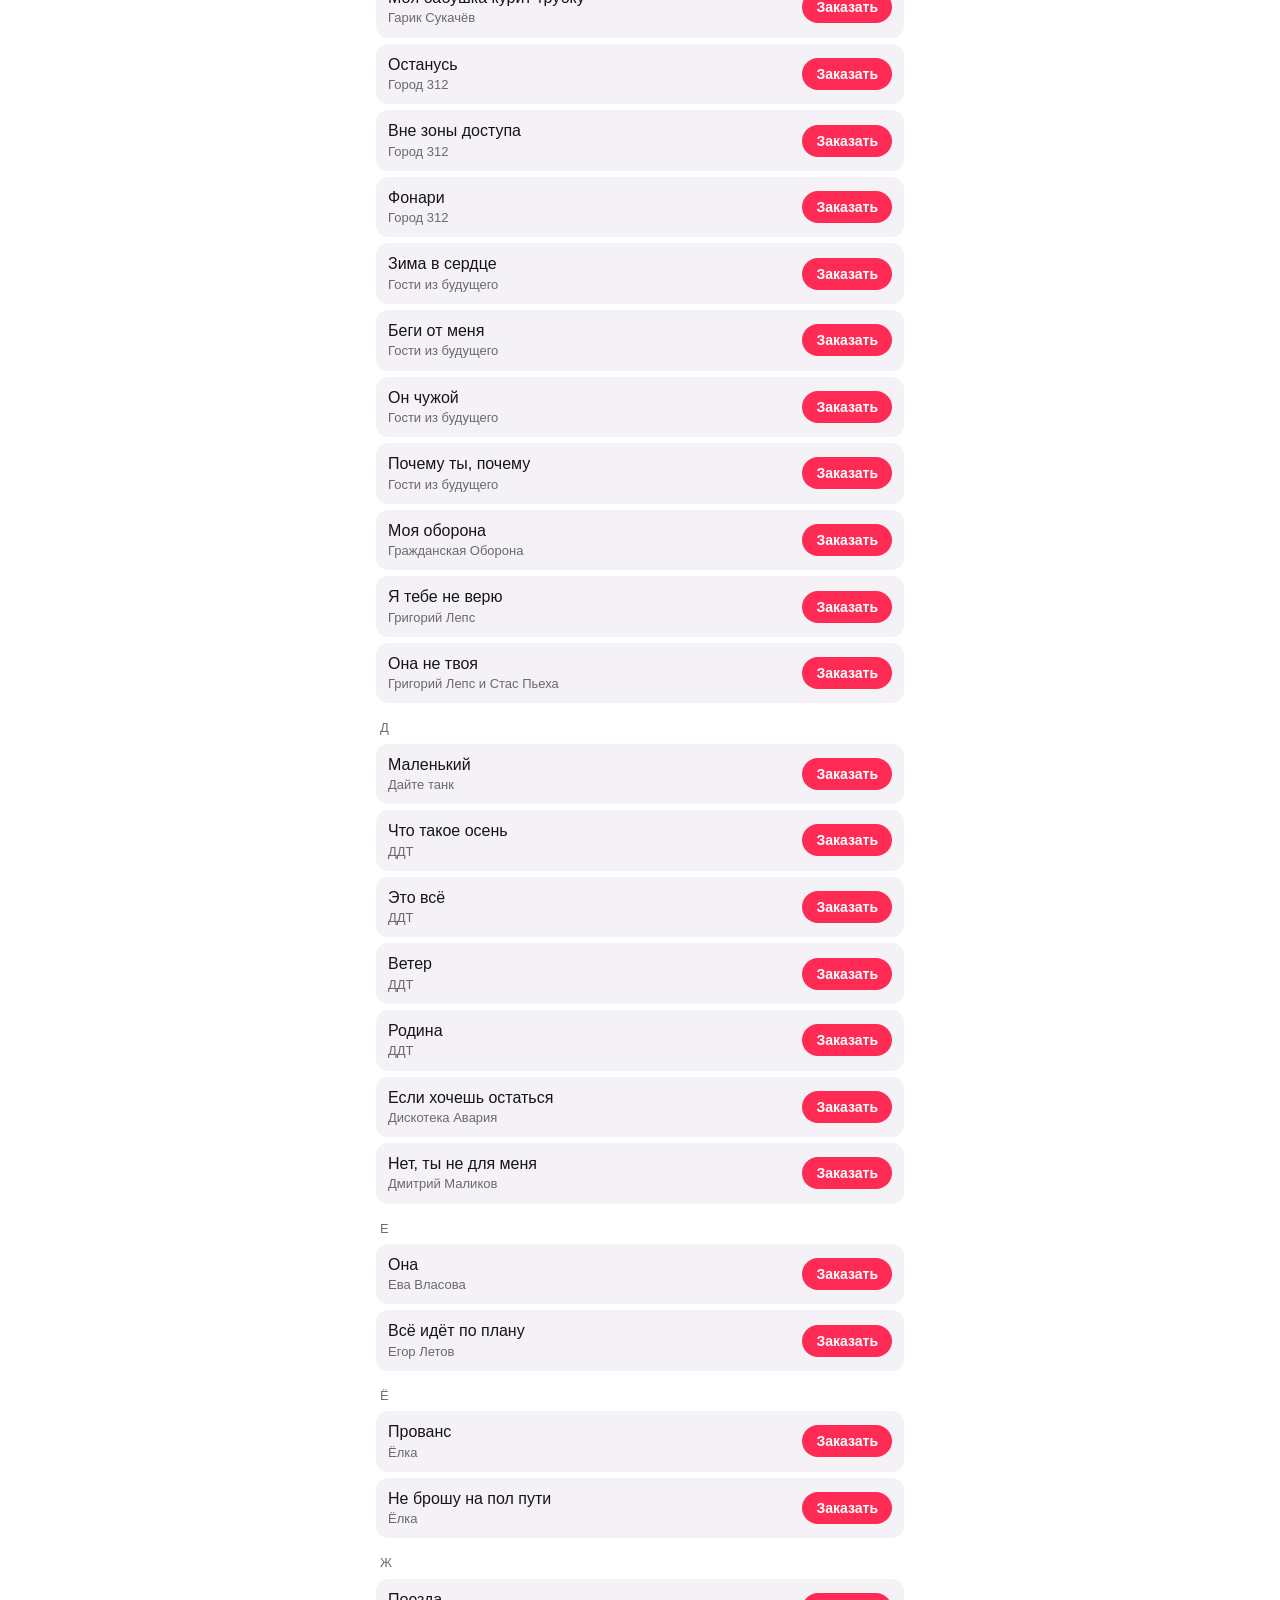
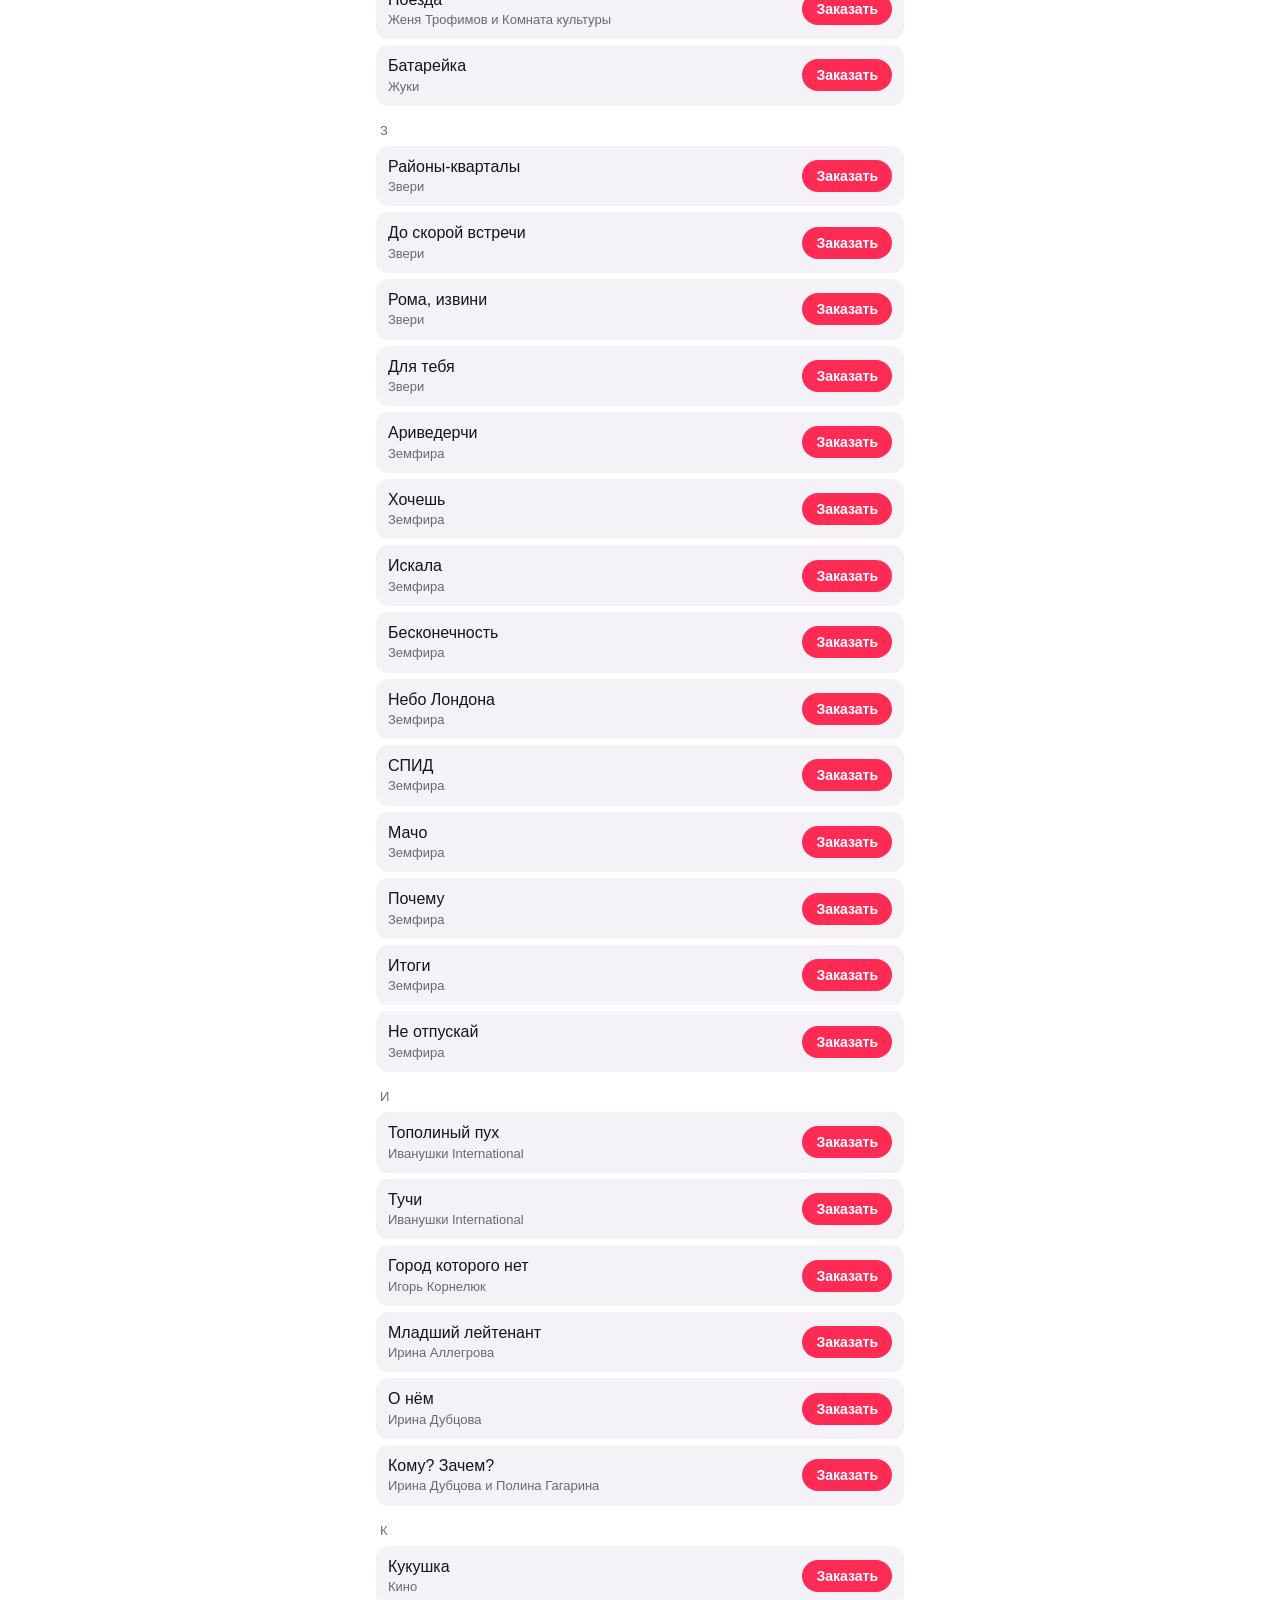
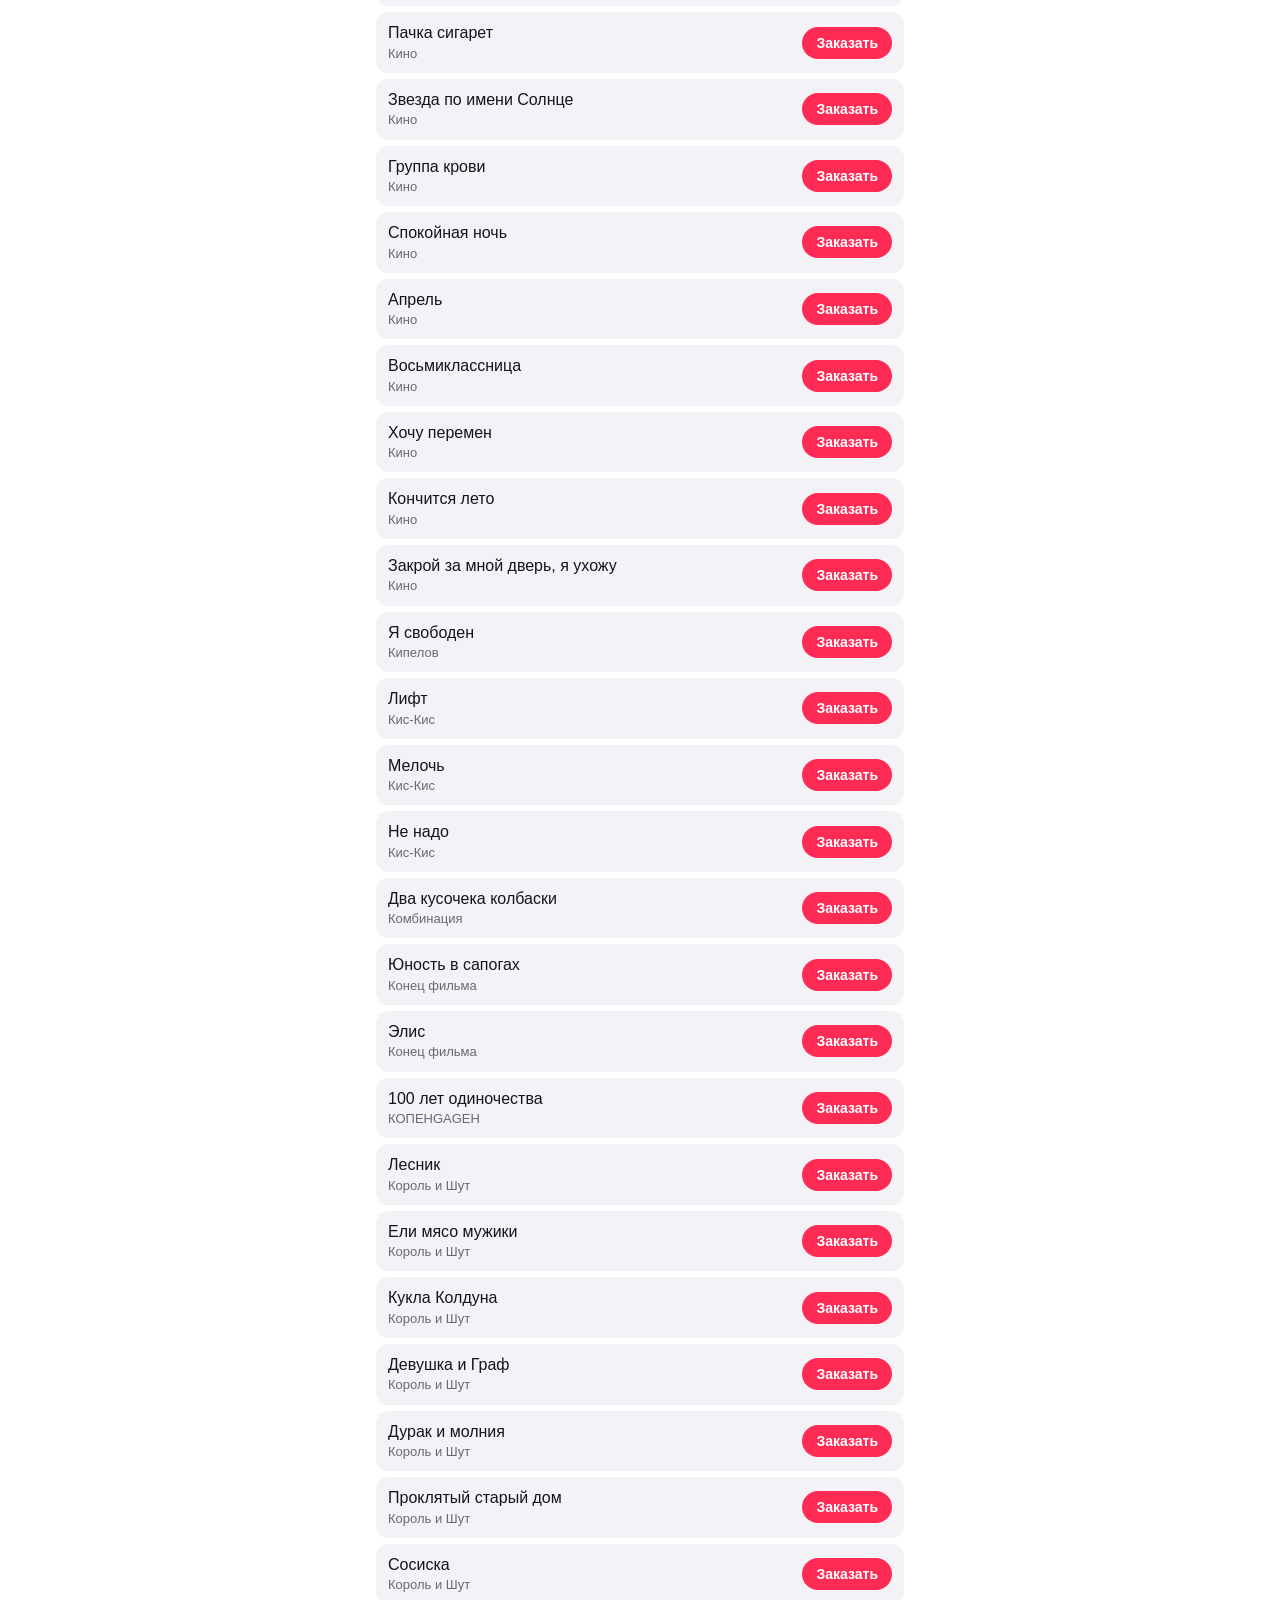
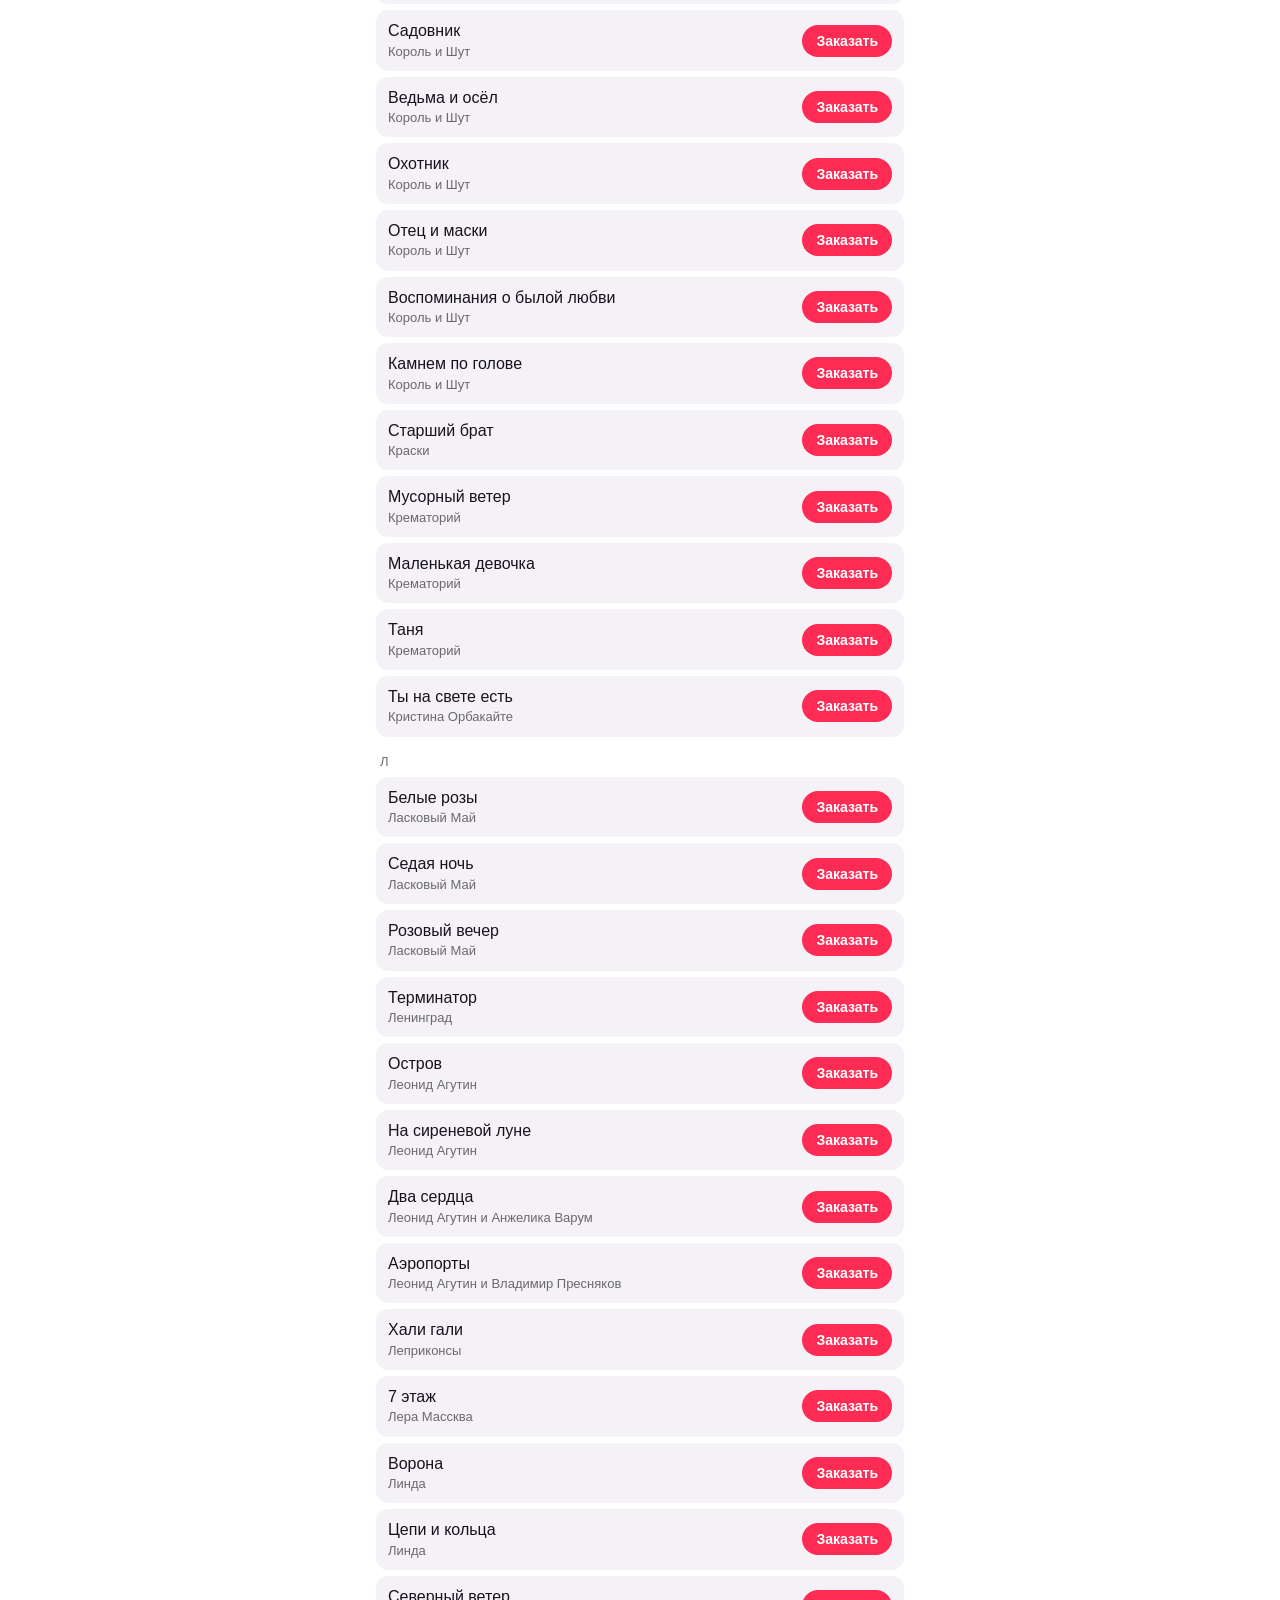
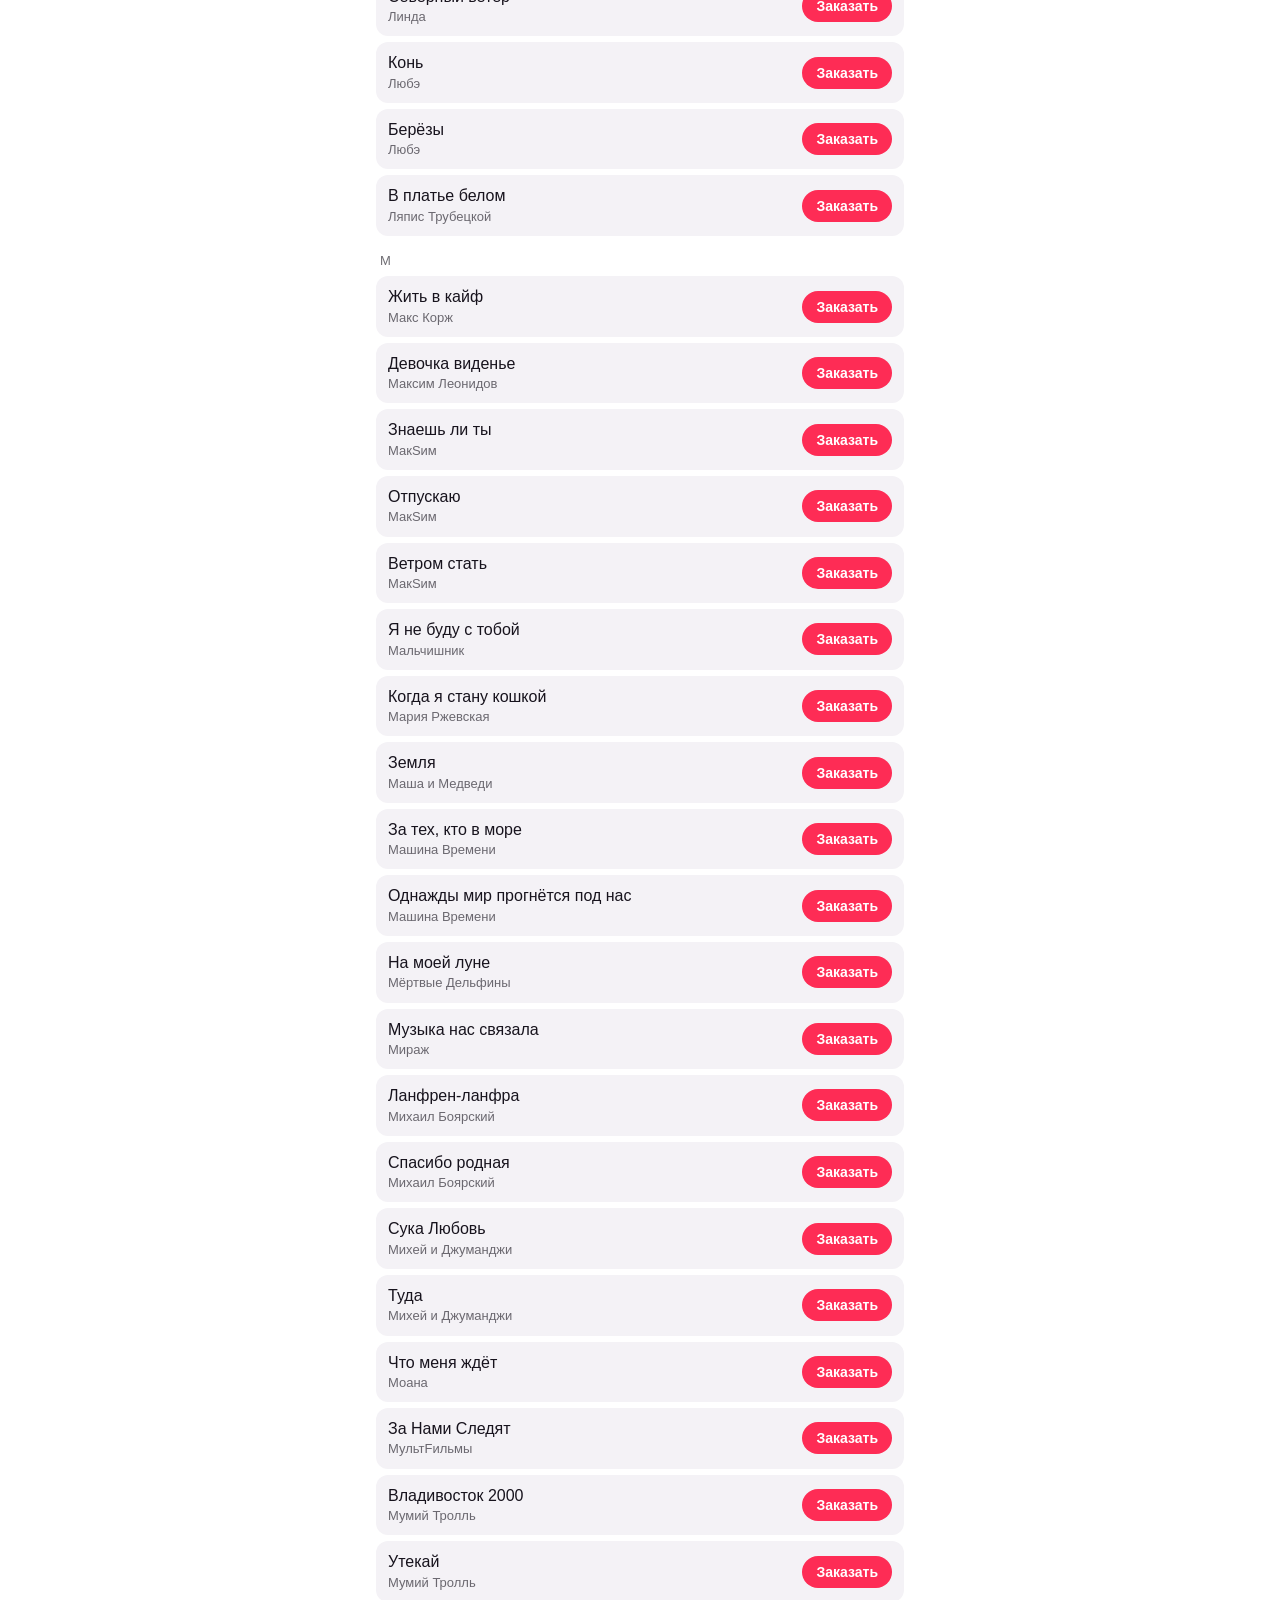
==== commit 915e5a7c: "Разделы по ссылкам Taplink, заказ своей песни, светлая/тёмная тема по телефону" ====
--- a/index.html
+++ b/index.html
@@ -9,12 +9,15 @@
 <meta property="og:description" content="Эфиры в TikTok каждый день в 22:00 МСК — закажи свою песню">
 <meta property="og:image" content="https://sunny-sings.github.io/avatar.jpg">
 <meta property="og:url" content="https://sunny-sings.github.io/">
-<meta name="theme-color" content="#0e0b16">
+<meta name="theme-color" content="#0e0b16" media="(prefers-color-scheme: dark)">
+<meta name="theme-color" content="#ffffff" media="(prefers-color-scheme: light)">
+<meta name="color-scheme" content="dark light">
 <link rel="icon" href="data:image/svg+xml,<svg xmlns='http://www.w3.org/2000/svg' viewBox='0 0 100 100'><text y='.9em' font-size='90'>🎤</text></svg>">
-<link rel="stylesheet" href="style.css?v=261118">
+<link rel="stylesheet" href="style.css?v=261125">
 </head>
 <body>
 <main class="wrap">
+  <a class="back home" id="home" href="./">← Sunny · @sun_singer</a>
 
   <header class="head">
     <img class="ava" src="avatar.jpg" alt="Sunny" width="104" height="104">
@@ -53,6 +56,7 @@
   <section id="songs">
     <h2>🎶 Репертуар <small id="count"></small></h2>
     <input id="q" class="search" placeholder="Поиск: исполнитель или песня…" autocomplete="off">
+    <button class="btn custom" id="custom"><span class="ic">✍️</span><span class="tx">Нет нужной песни? Закажи свою<small>Напиши, какую спеть, — увижу заказ</small></span></button>
     <div id="list" class="list"><p class="hint">Загружаю…</p></div>
   </section>
 
@@ -71,6 +75,6 @@
 </div>
 <div class="toast" id="toast" hidden></div>
 
-<script src="app.js?v=261118"></script>
+<script src="app.js?v=261125"></script>
 </body>
 </html>
--- a/style.css
+++ b/style.css
@@ -108,3 +108,25 @@
 .chips { display: flex; justify-content: center; gap: 8px; margin: -14px 0 8px; }
 .chips a { text-decoration: none; color: var(--mute); background: var(--card); border: 1px solid var(--line); border-radius: 999px; padding: 7px 14px; font-size: 14px; }
 .links { margin-bottom: 26px; }
+
+/* 25.11: ссылки Taplink #songs / #repair открывают только свой раздел */
+.home { display: none; }
+body.pg .home { display: inline-block; }
+body.pg .head, body.pg #links, body.pg .chips, body.pg .foot { display: none; }
+body.pg-songs #repair, body.pg-repair #how, body.pg-repair #songs { display: none; }
+body.pg section:first-of-type, body.pg #repair { margin-top: 4px; }
+.btn.custom { margin: 0 0 12px; min-height: 0; padding: 10px 14px; }
+.btn.main, .tabs button.on { color: #fff; }
+.go.alt, .x { color: var(--text); }
+.sheet-box { background: var(--sheet, #16111f); }
+.steps a { color: var(--link, var(--cyan)); }
+
+/* светлая тема — по настройке телефона */
+@media (prefers-color-scheme: light) {
+  :root {
+    --bg: #ffffff; --card: #f4f2f6; --card2: #e9e5ef; --line: #e1dce8; --sheet: #ffffff;
+    --text: #17131d; --mute: rgba(23,19,29,.62); --gold: #b87400; --link: #d81b47;
+  }
+  body { background: radial-gradient(120% 50% at 50% 0%, #ffe1ea 0%, var(--bg) 60%) fixed, var(--bg); }
+  .toast { background: #17131d; color: #fff; }
+}
